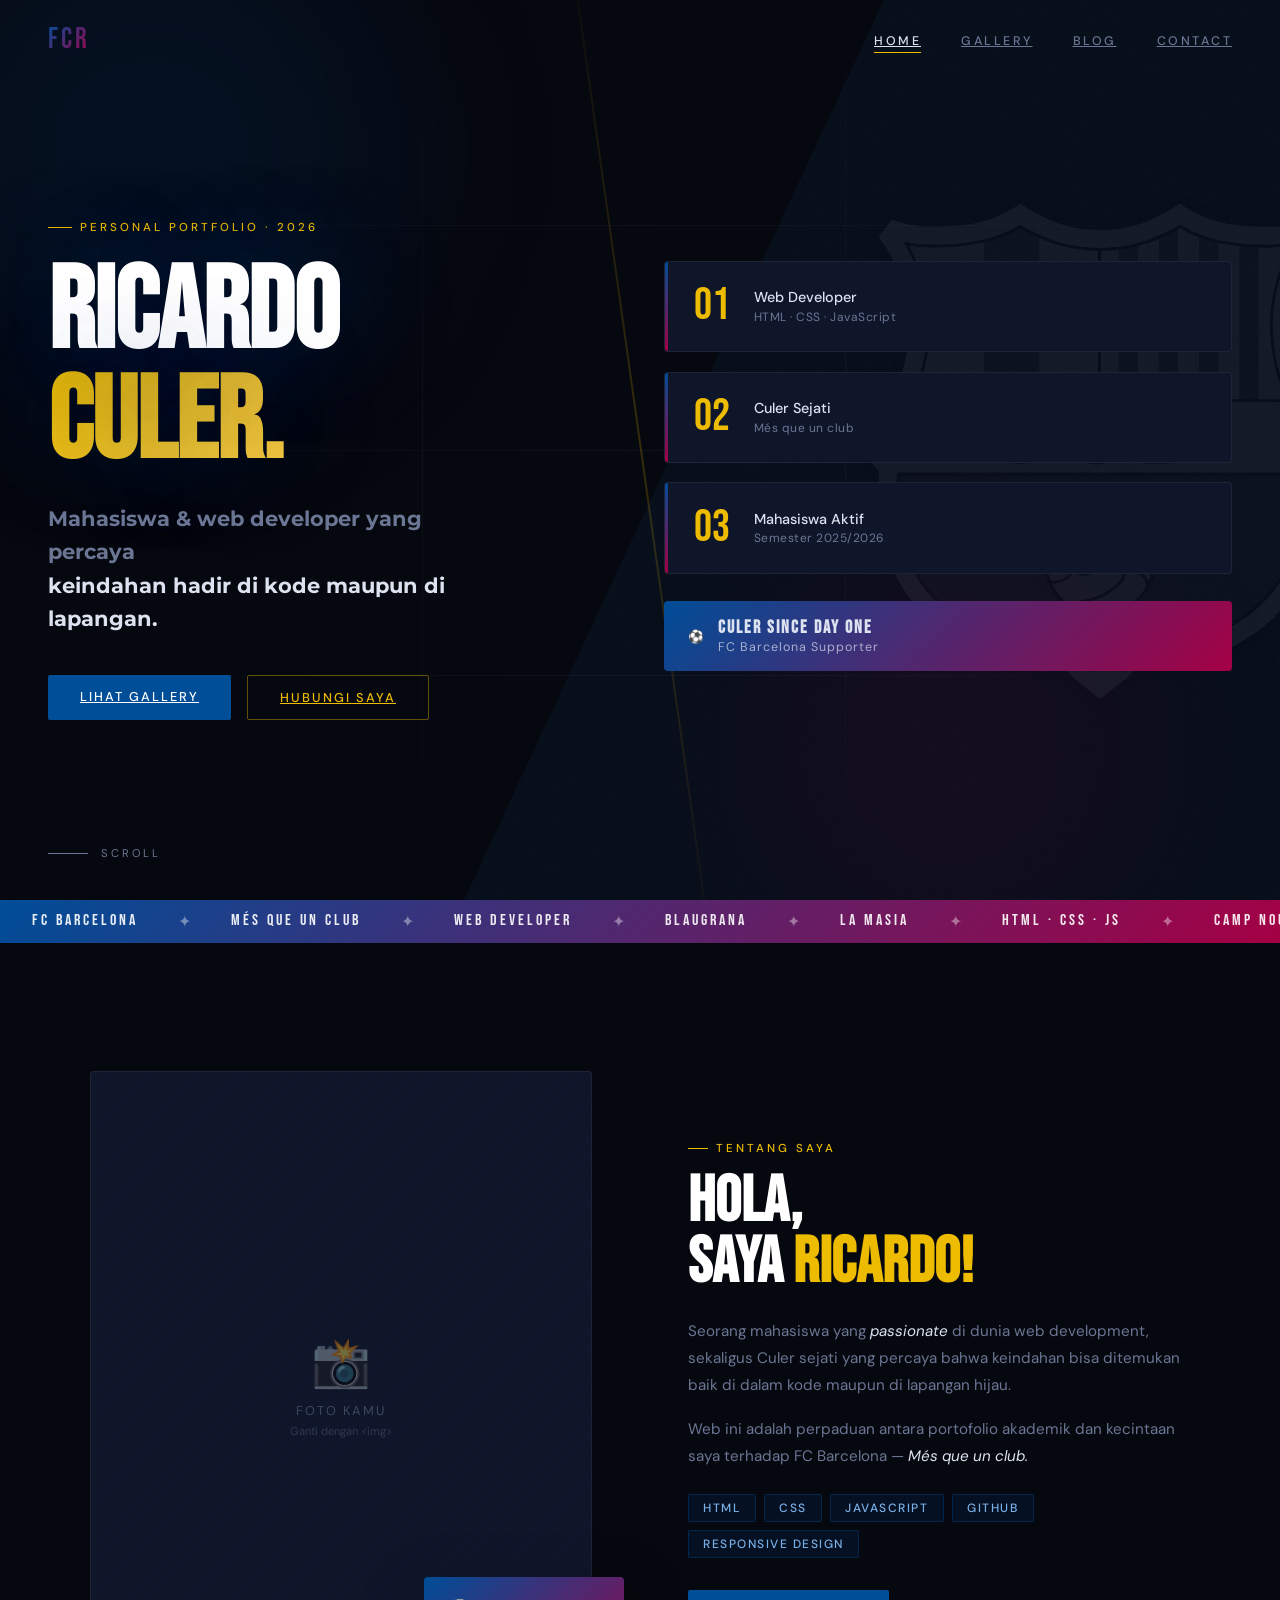
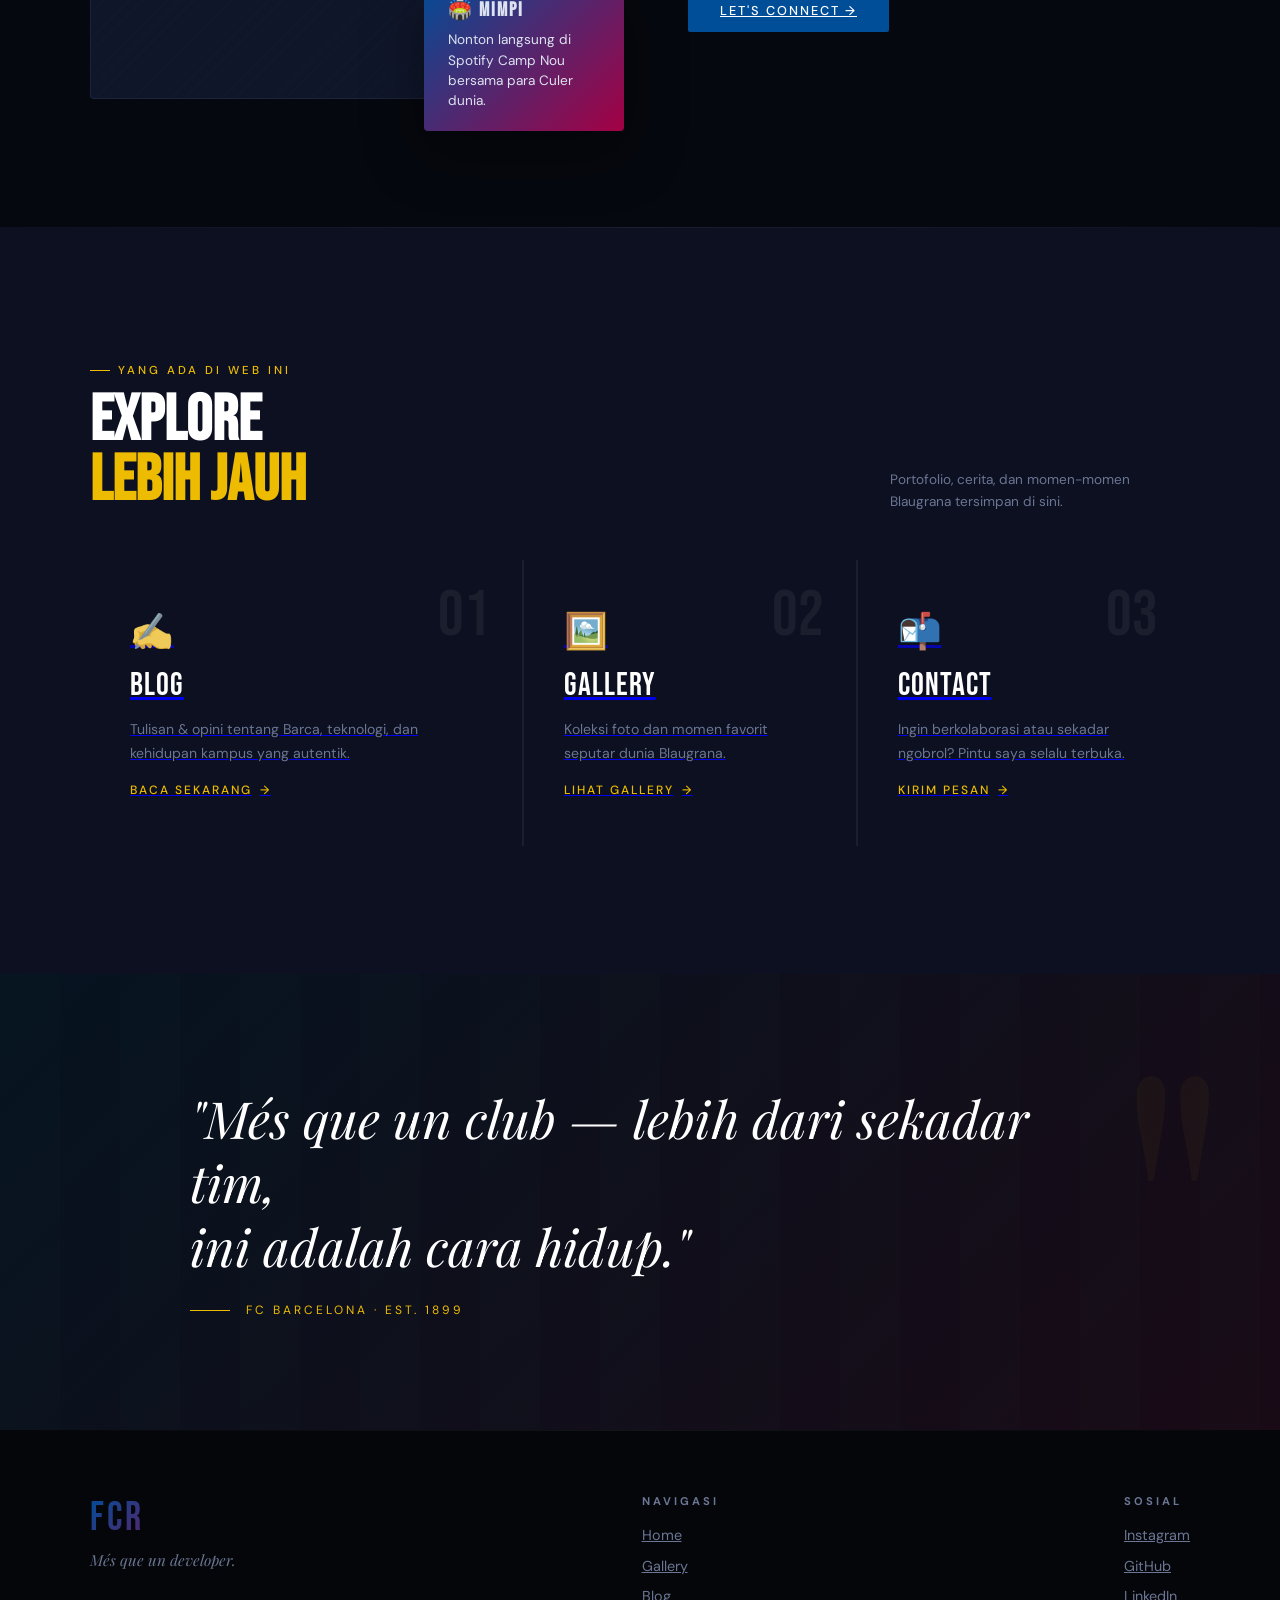
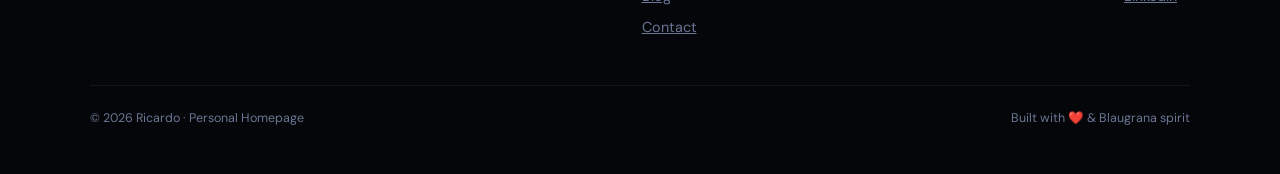
==== index.html @ 9637ddc6 "fix: nama file logo barca" ====
<!DOCTYPE html>
<html lang="id">
<head>
  <meta charset="UTF-8"/>
  <meta name="viewport" content="width=device-width, initial-scale=1.0"/>
  <title>Ricardo · Més que un Dev</title>
  <link href="https://fonts.googleapis.com/css2?family=Bebas+Neue&family=Montserrat:wght@700&family=Playfair+Display:ital,wght@0,700;0,900;1,700&family=DM+Sans:wght@300;400;500&display=swap" rel="stylesheet"/>
  <style>
    :root{
      --blue:#004D98;--red:#A50044;--gold:#EDBB00;
      --dark:#06080f;--dark2:#0c1020;--card:#10162a;
      --text:#dde2f0;--muted:#6b7694;--border:rgba(255,255,255,.06);
    }
    *,*::before,*::after{box-sizing:border-box;margin:0;padding:0}
    html{scroll-behavior:smooth}
    body{background:var(--dark);color:var(--text);font-family:'DM Sans',sans-serif;overflow-x:hidden;cursor:default}

    /* ── NOISE OVERLAY ── */
    body::before{
      content:'';position:fixed;inset:0;z-index:0;pointer-events:none;opacity:.035;
      background-image:url("data:image/svg+xml,%3Csvg viewBox='0 0 256 256' xmlns='http://www.w3.org/2000/svg'%3E%3Cfilter id='n'%3E%3CfeTurbulence type='fractalNoise' baseFrequency='.9' numOctaves='4' stitchTiles='stitch'/%3E%3C/filter%3E%3Crect width='100%25' height='100%25' filter='url(%23n)'/%3E%3C/svg%3E");
      background-size:200px;
    }

    /* ── NAVBAR ── */
    .nav{
      position:fixed;top:0;width:100%;z-index:900;
      display:flex;align-items:center;justify-content:space-between;
      padding:1.4rem 3rem;
      border-bottom:1px solid transparent;
      transition:background .4s,border-color .4s;
    }
    .nav.solid{background:rgba(6,8,15,.92);backdrop-filter:blur(20px);border-color:var(--border)}
    .nav-logo{
      font-family:'Bebas Neue',sans-serif;font-size:1.8rem;letter-spacing:3px;
      background:linear-gradient(135deg,var(--blue),var(--red));
      -webkit-background-clip:text;-webkit-text-fill-color:transparent;background-clip:text;
    }
    .nav-links{list-style:none;display:flex;gap:2.5rem}
    .nav-links a{
      font-size:.78rem;letter-spacing:2.5px;text-transform:uppercase;
      color:var(--muted);font-weight:500;position:relative;transition:color .25s;
    }
    .nav-links a::after{
      content:'';position:absolute;bottom:-4px;left:0;width:0;height:1px;
      background:var(--gold);transition:width .3s cubic-bezier(.4,0,.2,1);
    }
    .nav-links a:hover,
    .nav-links a.active{color:var(--text)}
    .nav-links a:hover::after,
    .nav-links a.active::after{width:100%}

    /* ── HERO ── */
    .hero{
      min-height:100vh;position:relative;overflow:hidden;
      display:grid;grid-template-columns:1fr 1fr;align-items:center;
      padding:0 3rem;gap:3rem;
    }

    /* Diagonal split background */
    .hero::before{
      content:'';position:absolute;inset:0;z-index:0;
      background:
        linear-gradient(115deg,
          var(--dark) 0%,var(--dark) 52%,
          rgba(0,77,152,.08) 52%,rgba(0,77,152,.08) 100%
        );
    }
    /* Animated diagonal accent line */
    .hero::after{
      content:'';position:absolute;
      top:-10%;left:50%;width:2px;height:120%;
      background:linear-gradient(to bottom,transparent,rgba(237,187,0,.2),transparent);
      transform:rotate(-8deg);
      animation:shimmer 4s ease-in-out infinite;
    }
    @keyframes shimmer{0%,100%{opacity:.3}50%{opacity:1}}

    /* Pitch lines */
    .hero-bg{position:absolute;inset:0;z-index:0;overflow:hidden}
    .pitch-h{
      position:absolute;left:0;right:0;height:1px;
      background:linear-gradient(to right,transparent,rgba(255,255,255,.04),transparent);
    }
    .pitch-v{
      position:absolute;top:0;bottom:0;width:1px;
      background:linear-gradient(to bottom,transparent,rgba(255,255,255,.04),transparent);
    }
    /* Blurred orbs */
    .orb{
      position:absolute;border-radius:50%;filter:blur(80px);pointer-events:none;
      animation:drift 10s ease-in-out infinite alternate;
    }
    @keyframes drift{from{transform:translate(0,0)}to{transform:translate(30px,20px)}}

    .hero-left{position:relative;z-index:2;padding:8rem 0 6rem}
    .hero-eyebrow{
      display:inline-flex;align-items:center;gap:.5rem;
      font-size:.72rem;letter-spacing:3px;text-transform:uppercase;
      color:var(--gold);margin-bottom:1.5rem;font-weight:500;
    }
    .hero-eyebrow::before{content:'';display:block;width:24px;height:1px;background:var(--gold)}

    .hero-name{
      font-family:'Bebas Neue',sans-serif;
      font-size:clamp(5rem,9vw,10rem);
      line-height:.95;color:#fff;
      letter-spacing:-1px;
      text-shadow:0 0 120px rgba(0,77,152,.3);
    }
    .hero-name .accent{
      display:block;
      background:linear-gradient(135deg,var(--gold) 0%,#f5c842 50%,var(--gold) 100%);
      -webkit-background-clip:text;-webkit-text-fill-color:transparent;background-clip:text;
    }

    .hero-tagline{
      margin-top:1.5rem;
      font-family:'Montserrat',sans-serif;font-weight:700;
      font-size:clamp(1rem,1.8vw,1.3rem);color:var(--muted);
      max-width:420px;line-height:1.6;font-style:normal;
    }
    .hero-tagline em{color:var(--text);font-style:normal}

    .hero-actions{display:flex;gap:1rem;margin-top:2.5rem;flex-wrap:wrap}
    .btn-prim{
      padding:.8rem 2rem;background:var(--blue);color:#fff;
      font-size:.8rem;letter-spacing:2px;text-transform:uppercase;font-weight:500;
      border-radius:2px;position:relative;overflow:hidden;transition:transform .2s;
      display:inline-block;
    }
    .btn-prim::after{
      content:'';position:absolute;inset:0;
      background:linear-gradient(135deg,transparent 40%,rgba(255,255,255,.15));
      transform:translateX(-100%);transition:transform .4s;
    }
    .btn-prim:hover{transform:translateY(-2px)}
    .btn-prim:hover::after{transform:translateX(0)}
    .btn-ghost{
      padding:.8rem 2rem;border:1px solid rgba(237,187,0,.4);color:var(--gold);
      font-size:.8rem;letter-spacing:2px;text-transform:uppercase;font-weight:500;
      border-radius:2px;transition:all .25s;display:inline-block;
    }
    .btn-ghost:hover{background:var(--gold);color:var(--dark);border-color:var(--gold)}

    .hero-right{position:relative;z-index:2;padding:8rem 0 6rem;display:flex;flex-direction:column;gap:1.2rem}

    /* Stat cards */
    .stat-card{
      background:var(--card);border:1px solid var(--border);
      border-radius:4px;padding:1.4rem 1.8rem;
      display:flex;align-items:center;gap:1.5rem;
      position:relative;overflow:hidden;
      animation:fadeUp .6s ease backwards;
    }
    .stat-card::before{
      content:'';position:absolute;left:0;top:0;bottom:0;width:3px;
      background:linear-gradient(to bottom,var(--blue),var(--red));
    }
    .stat-card:nth-child(2){animation-delay:.1s}
    .stat-card:nth-child(3){animation-delay:.2s}
    .stat-card:nth-child(4){animation-delay:.3s}
    @keyframes fadeUp{from{opacity:0;transform:translateY(20px)}to{opacity:1;transform:none}}
    .stat-num{
      font-family:'Bebas Neue',sans-serif;font-size:2.8rem;
      color:var(--gold);line-height:1;flex-shrink:0;
    }
    .stat-info{}
    .stat-title{font-size:.9rem;color:var(--text);font-weight:500;margin-bottom:.15rem}
    .stat-sub{font-size:.75rem;color:var(--muted);letter-spacing:.5px}

    .hero-badge{
      margin-top:.5rem;
      background:linear-gradient(135deg,var(--blue),var(--red));
      border-radius:4px;padding:1rem 1.5rem;
      display:flex;align-items:center;gap:.8rem;
      font-size:.8rem;letter-spacing:1px;
    }
    .hero-badge strong{font-family:'Bebas Neue',sans-serif;font-size:1.1rem;letter-spacing:2px}

    .scroll-cue{
      position:absolute;bottom:2.5rem;left:3rem;z-index:2;
      display:flex;align-items:center;gap:.8rem;
      font-size:.7rem;letter-spacing:3px;text-transform:uppercase;color:var(--muted);
    }
    .scroll-line{width:40px;height:1px;background:var(--muted);animation:scrollAnim 2s ease-in-out infinite}
    @keyframes scrollAnim{0%,100%{transform:scaleX(1);opacity:.5}50%{transform:scaleX(1.5);opacity:1}}

    /* ── MARQUEE STRIP ── */
    .marquee-wrap{
      background:linear-gradient(135deg,var(--blue),var(--red));
      overflow:hidden;padding:.7rem 0;position:relative;z-index:1;
    }
    .marquee-track{
      display:flex;gap:0;
      animation:marquee 20s linear infinite;
      width:max-content;
    }
    @keyframes marquee{from{transform:translateX(0)}to{transform:translateX(-50%)}}
    .marquee-item{
      font-family:'Bebas Neue',sans-serif;font-size:1rem;letter-spacing:3px;
      white-space:nowrap;padding:0 2rem;color:rgba(255,255,255,.9);
    }
    .marquee-dot{color:rgba(255,255,255,.4);padding:0 .5rem}

    /* ── ABOUT ── */
    .about{padding:8rem 3rem;position:relative}
    .about-grid{max-width:1100px;margin:0 auto;display:grid;grid-template-columns:1fr 1fr;gap:6rem;align-items:center}
    .about-img-wrap{position:relative}
    .about-img-frame{
      aspect-ratio:4/5;background:var(--card);
      border:1px solid var(--border);border-radius:4px;
      overflow:hidden;position:relative;
      display:flex;align-items:center;justify-content:center;
    }
    .about-img-frame::before{
      content:'';position:absolute;inset:0;
      background:repeating-linear-gradient(
        -45deg,transparent,transparent 8px,rgba(0,77,152,.04) 8px,rgba(0,77,152,.04) 9px
      );
    }
    .about-ph{color:var(--muted);text-align:center;position:relative;z-index:1}
    .about-ph .ph-icon{font-size:3rem;display:block;margin-bottom:.5rem;opacity:.4}
    .about-ph p{font-size:.8rem;letter-spacing:2px;text-transform:uppercase;opacity:.5}
    .about-ph small{font-size:.7rem;opacity:.35}

    /* Floating accent card */
    .about-float{
      position:absolute;bottom:-2rem;right:-2rem;
      background:linear-gradient(135deg,var(--blue),var(--red));
      border-radius:4px;padding:1.2rem 1.5rem;
      font-size:.85rem;max-width:200px;line-height:1.5;
      box-shadow:0 20px 60px rgba(0,0,0,.4);
    }
    .about-float strong{display:block;font-family:'Bebas Neue',sans-serif;font-size:1.2rem;letter-spacing:2px;margin-bottom:.3rem}

    .about-content{}
    .label-tag{
      display:inline-flex;align-items:center;gap:.5rem;
      font-size:.72rem;letter-spacing:3px;text-transform:uppercase;
      color:var(--gold);margin-bottom:1rem;font-weight:500;
    }
    .label-tag::before{content:'';display:block;width:20px;height:1px;background:var(--gold)}
    .about-h{
      font-family:'Bebas Neue',sans-serif;
      font-size:clamp(3rem,5vw,5.5rem);
      line-height:.95;color:#fff;margin-bottom:1.5rem;
    }
    .about-h span{color:var(--gold)}
    .about-body{color:var(--muted);line-height:1.8;margin-bottom:1rem;font-size:.95rem}
    .about-body em{color:var(--text);font-style:italic}

    .chips{display:flex;flex-wrap:wrap;gap:.5rem;margin:1.5rem 0 2rem}
    .chip{
      padding:.3rem .9rem;border-radius:2px;
      font-size:.75rem;letter-spacing:1.5px;text-transform:uppercase;font-weight:500;
      background:rgba(0,77,152,.15);border:1px solid rgba(0,77,152,.35);color:#7ab0e8;
    }

    /* ── WORKS / HIGHLIGHTS ── */
    .works{padding:8rem 3rem;background:var(--dark2);position:relative}
    .works::before{
      content:'';position:absolute;top:0;left:0;right:0;height:1px;
      background:linear-gradient(to right,transparent,var(--border),transparent);
    }
    .works-inner{max-width:1100px;margin:0 auto}
    .section-head{display:flex;align-items:flex-end;justify-content:space-between;margin-bottom:3rem;flex-wrap:wrap;gap:1rem}
    .works-h{font-family:'Bebas Neue',sans-serif;font-size:clamp(3rem,5vw,5rem);line-height:.95;color:#fff}
    .works-h span{color:var(--gold)}
    .works-sub{font-size:.85rem;color:var(--muted);max-width:300px;line-height:1.6}

    .works-grid{display:grid;grid-template-columns:1.3fr 1fr 1fr;gap:1.5px;background:var(--border)}
    .work-item{
      background:var(--dark2);padding:3rem 2.5rem;
      display:flex;flex-direction:column;gap:1rem;
      position:relative;overflow:hidden;
      transition:background .3s;
    }
    .work-item:hover{background:var(--card)}
    .work-item::after{
      content:'';position:absolute;bottom:0;left:0;right:0;height:2px;
      background:linear-gradient(to right,var(--blue),var(--red));
      transform:scaleX(0);transition:transform .4s cubic-bezier(.4,0,.2,1);
      transform-origin:left;
    }
    .work-item:hover::after{transform:scaleX(1)}
    .work-item.large{grid-row:span 1}
    .work-num{
      font-family:'Bebas Neue',sans-serif;font-size:4rem;
      color:rgba(255,255,255,.06);line-height:1;position:absolute;top:1.5rem;right:2rem;
    }
    .work-icon{font-size:2.2rem;filter:grayscale(.3)}
    .work-title{font-family:'Bebas Neue',sans-serif;font-size:2rem;color:#fff;letter-spacing:1px;line-height:1}
    .work-desc{font-size:.88rem;color:var(--muted);line-height:1.7;flex:1}
    .work-link{
      display:inline-flex;align-items:center;gap:.5rem;
      font-size:.75rem;letter-spacing:2px;text-transform:uppercase;
      color:var(--gold);font-weight:500;margin-top:auto;
    }
    .work-link::after{content:'→';transition:transform .2s}
    .work-link:hover::after{transform:translateX(4px)}

    /* ── QUOTE ── */
    .quote-band{
      padding:7rem 3rem;
      position:relative;overflow:hidden;
      background:
        linear-gradient(135deg,rgba(0,77,152,.12) 0%,rgba(165,0,68,.12) 100%);
    }
    .quote-band::before{
      content:'';position:absolute;inset:0;
      background:repeating-linear-gradient(
        90deg,
        rgba(34,197,94,.03) 0px,rgba(34,197,94,.03) 60px,
        rgba(21,128,61,.03) 60px,rgba(21,128,61,.03) 120px
      );
    }
    .quote-band::after{
      content:'"';position:absolute;right:3rem;top:50%;
      transform:translateY(-50%);
      font-family:'Playfair Display',serif;font-size:25rem;
      color:rgba(237,187,0,.04);line-height:1;pointer-events:none;
    }
    .quote-inner{max-width:900px;margin:0 auto;position:relative;z-index:1}
    .quote-text{
      font-family:'Playfair Display',serif;font-style:italic;
      font-size:clamp(1.8rem,4vw,3.5rem);
      color:#fff;line-height:1.25;margin-bottom:1.5rem;
    }
    .quote-src{
      display:flex;align-items:center;gap:1rem;
      font-size:.75rem;letter-spacing:3px;text-transform:uppercase;color:var(--muted);
    }
    .quote-src::before{content:'';display:block;width:40px;height:1px;background:var(--gold)}
    .quote-src span{color:var(--gold)}

    /* ── FOOTER ── */
    footer{background:#040609;padding:4rem 3rem 3rem;position:relative}
    footer::before{
      content:'';position:absolute;top:0;left:0;right:0;height:1px;
      background:linear-gradient(to right,transparent,var(--border),transparent);
    }
    .footer-inner{max-width:1100px;margin:0 auto}
    .footer-top{
      display:flex;align-items:flex-start;justify-content:space-between;
      padding-bottom:3rem;border-bottom:1px solid var(--border);
      flex-wrap:wrap;gap:2rem;
    }
    .footer-brand{}
    .footer-logo{
      font-family:'Bebas Neue',sans-serif;font-size:2.5rem;letter-spacing:3px;
      background:linear-gradient(135deg,var(--blue),var(--red));
      -webkit-background-clip:text;-webkit-text-fill-color:transparent;background-clip:text;
      margin-bottom:.5rem;
    }
    .footer-tagline{font-family:'Playfair Display',serif;font-style:italic;color:var(--muted);font-size:.95rem}
    .footer-nav-group h4{
      font-size:.7rem;letter-spacing:3px;text-transform:uppercase;
      color:var(--muted);margin-bottom:1rem;
    }
    .footer-nav-links{list-style:none;display:flex;flex-direction:column;gap:.6rem}
    .footer-nav-links a{font-size:.9rem;color:var(--muted);transition:color .2s}
    .footer-nav-links a:hover{color:var(--gold)}
    .footer-bottom{
      padding-top:1.5rem;display:flex;justify-content:space-between;
      font-size:.78rem;color:var(--muted);flex-wrap:wrap;gap:.5rem;
    }
  
    /* ── BARCA LOGO WATERMARK ── */
    .barca-watermark {
      position: fixed;
      right: -80px;
      top: 50%;
      transform: translateY(-50%);
      width: 520px;
      height: 520px;
      z-index: 0;
      pointer-events: none;
      opacity: 0.055;
      filter: saturate(0) brightness(2);
      user-select: none;
    }
    .barca-watermark img {
      width: 100%;
      height: 100%;
      object-fit: contain;
      display: block;
    }
  </style>
</head>
<body>
<div class="barca-watermark"><img src="pngwing_com.png" alt="FC Barcelona"/></div>


<!-- NAVBAR -->
<nav class="nav" id="nav">
  <div class="nav-logo">FCR</div>
  <ul class="nav-links">
    <li><a href="index.html" class="active">Home</a></li>
    <li><a href="gallery.html">Gallery</a></li>
    <li><a href="blog.html">Blog</a></li>
    <li><a href="contact.html">Contact</a></li>
  </ul>
</nav>

<!-- HERO -->
<section class="hero">
  <div class="hero-bg">
    <div class="pitch-h" style="top:25%"></div>
    <div class="pitch-h" style="top:50%"></div>
    <div class="pitch-h" style="top:75%"></div>
    <div class="pitch-v" style="left:33%"></div>
    <div class="pitch-v" style="left:66%"></div>
    <div class="orb" style="width:500px;height:500px;background:rgba(0,77,152,.12);top:-100px;left:-100px;animation-duration:12s"></div>
    <div class="orb" style="width:400px;height:400px;background:rgba(165,0,68,.08);bottom:-50px;right:10%;animation-duration:9s;animation-direction:alternate-reverse"></div>
  </div>

  <div class="hero-left">
    <p class="hero-eyebrow">Personal Portfolio · 2026</p>
    <h1 class="hero-name">
      Ricardo
      <span class="accent">Culer.</span>
    </h1>
    <p class="hero-tagline">
      Mahasiswa &amp; web developer yang percaya<br/>
      <em>keindahan hadir di kode maupun di lapangan.</em>
    </p>
    <div class="hero-actions">
      <a href="gallery.html" class="btn-prim">Lihat Gallery</a>
      <a href="contact.html" class="btn-ghost">Hubungi Saya</a>
    </div>
  </div>

  <div class="hero-right">
    <div class="stat-card">
      <div class="stat-num">01</div>
      <div class="stat-info">
        <div class="stat-title">Web Developer</div>
        <div class="stat-sub">HTML · CSS · JavaScript</div>
      </div>
    </div>
    <div class="stat-card">
      <div class="stat-num">02</div>
      <div class="stat-info">
        <div class="stat-title">Culer Sejati</div>
        <div class="stat-sub">Més que un club</div>
      </div>
    </div>
    <div class="stat-card">
      <div class="stat-num">03</div>
      <div class="stat-info">
        <div class="stat-title">Mahasiswa Aktif</div>
        <div class="stat-sub">Semester 2025/2026</div>
      </div>
    </div>
    <div class="hero-badge">
      <span>⚽</span>
      <div><strong>Culer Since Day One</strong><br/><span style="font-size:.78rem;opacity:.7">FC Barcelona Supporter</span></div>
    </div>
  </div>

  <div class="scroll-cue">
    <div class="scroll-line"></div>
    scroll
  </div>
</section>

<!-- MARQUEE -->
<div class="marquee-wrap">
  <div class="marquee-track">
    <span class="marquee-item">FC Barcelona</span><span class="marquee-dot">✦</span>
    <span class="marquee-item">Més que un Club</span><span class="marquee-dot">✦</span>
    <span class="marquee-item">Web Developer</span><span class="marquee-dot">✦</span>
    <span class="marquee-item">Blaugrana</span><span class="marquee-dot">✦</span>
    <span class="marquee-item">La Masia</span><span class="marquee-dot">✦</span>
    <span class="marquee-item">HTML · CSS · JS</span><span class="marquee-dot">✦</span>
    <span class="marquee-item">Camp Nou</span><span class="marquee-dot">✦</span>
    <span class="marquee-item">Culer Sejati</span><span class="marquee-dot">✦</span>
    <!-- duplicate for seamless loop -->
    <span class="marquee-item">FC Barcelona</span><span class="marquee-dot">✦</span>
    <span class="marquee-item">Més que un Club</span><span class="marquee-dot">✦</span>
    <span class="marquee-item">Web Developer</span><span class="marquee-dot">✦</span>
    <span class="marquee-item">Blaugrana</span><span class="marquee-dot">✦</span>
    <span class="marquee-item">La Masia</span><span class="marquee-dot">✦</span>
    <span class="marquee-item">HTML · CSS · JS</span><span class="marquee-dot">✦</span>
    <span class="marquee-item">Camp Nou</span><span class="marquee-dot">✦</span>
    <span class="marquee-item">Culer Sejati</span><span class="marquee-dot">✦</span>
  </div>
</div>

<!-- ABOUT -->
<section class="about">
  <div class="about-grid">
    <div class="about-img-wrap">
      <div class="about-img-frame">
        <div class="about-ph">
          <span class="ph-icon">📸</span>
          <p>Foto Kamu</p>
          <small>Ganti dengan &lt;img&gt;</small>
        </div>
      </div>
      <div class="about-float">
        <strong>🏟️ Mimpi</strong>
        Nonton langsung di Spotify Camp Nou bersama para Culer dunia.
      </div>
    </div>

    <div class="about-content">
      <p class="label-tag">Tentang Saya</p>
      <h2 class="about-h">Hola,<br/>saya <span>Ricardo!</span></h2>
      <p class="about-body">
        Seorang mahasiswa yang <em>passionate</em> di dunia web development,
        sekaligus Culer sejati yang percaya bahwa keindahan bisa ditemukan
        baik di dalam kode maupun di lapangan hijau.
      </p>
      <p class="about-body">
        Web ini adalah perpaduan antara portofolio akademik dan kecintaan
        saya terhadap FC Barcelona &mdash; <em>Més que un club.</em>
      </p>
      <div class="chips">
        <span class="chip">HTML</span>
        <span class="chip">CSS</span>
        <span class="chip">JavaScript</span>
        <span class="chip">GitHub</span>
        <span class="chip">Responsive Design</span>
      </div>
      <a href="contact.html" class="btn-prim">Let's Connect →</a>
    </div>
  </div>
</section>

<!-- WORKS -->
<section class="works">
  <div class="works-inner">
    <div class="section-head">
      <div>
        <p class="label-tag" style="margin-bottom:.8rem">Yang Ada di Web Ini</p>
        <h2 class="works-h">Explore<br/><span>Lebih Jauh</span></h2>
      </div>
      <p class="works-sub">Portofolio, cerita, dan momen-momen Blaugrana tersimpan di sini.</p>
    </div>

    <div class="works-grid">
      <a href="blog.html" class="work-item">
        <span class="work-num">01</span>
        <div class="work-icon">✍️</div>
        <div class="work-title">Blog</div>
        <div class="work-desc">Tulisan &amp; opini tentang Barca, teknologi, dan kehidupan kampus yang autentik.</div>
        <div class="work-link">Baca sekarang</div>
      </a>
      <a href="gallery.html" class="work-item">
        <span class="work-num">02</span>
        <div class="work-icon">🖼️</div>
        <div class="work-title">Gallery</div>
        <div class="work-desc">Koleksi foto dan momen favorit seputar dunia Blaugrana.</div>
        <div class="work-link">Lihat gallery</div>
      </a>
      <a href="contact.html" class="work-item">
        <span class="work-num">03</span>
        <div class="work-icon">📬</div>
        <div class="work-title">Contact</div>
        <div class="work-desc">Ingin berkolaborasi atau sekadar ngobrol? Pintu saya selalu terbuka.</div>
        <div class="work-link">Kirim pesan</div>
      </a>
    </div>
  </div>
</section>

<!-- QUOTE -->
<div class="quote-band">
  <div class="quote-inner">
    <p class="quote-text">
      "Més que un club — lebih dari sekadar tim,<br/>
      ini adalah cara hidup."
    </p>
    <div class="quote-src">
      <span>FC Barcelona · Est. 1899</span>
    </div>
  </div>
</div>

<!-- FOOTER -->
<footer>
  <div class="footer-inner">
    <div class="footer-top">
      <div class="footer-brand">
        <div class="footer-logo">FCR</div>
        <p class="footer-tagline">Més que un developer.</p>
      </div>
      <div class="footer-nav-group">
        <h4>Navigasi</h4>
        <ul class="footer-nav-links">
          <li><a href="index.html">Home</a></li>
          <li><a href="gallery.html">Gallery</a></li>
          <li><a href="blog.html">Blog</a></li>
          <li><a href="contact.html">Contact</a></li>
        </ul>
      </div>
      <div class="footer-nav-group">
        <h4>Sosial</h4>
        <ul class="footer-nav-links">
          <li><a href="#">Instagram</a></li>
          <li><a href="#">GitHub</a></li>
          <li><a href="#">LinkedIn</a></li>
        </ul>
      </div>
    </div>
    <div class="footer-bottom">
      <span>© 2026 Ricardo · Personal Homepage</span>
      <span>Built with ❤️ &amp; Blaugrana spirit</span>
    </div>
  </div>
</footer>

<style>
  /* Navbar scroll effect — CSS only trick via :has not available, use tiny inline script placeholder */
</style>
<script>
  // Minimal navbar scroll — vanilla JS, no library
  window.addEventListener('scroll',function(){
    document.getElementById('nav').classList.toggle('solid',scrollY>60);
  });
</script>
</body>
</html>
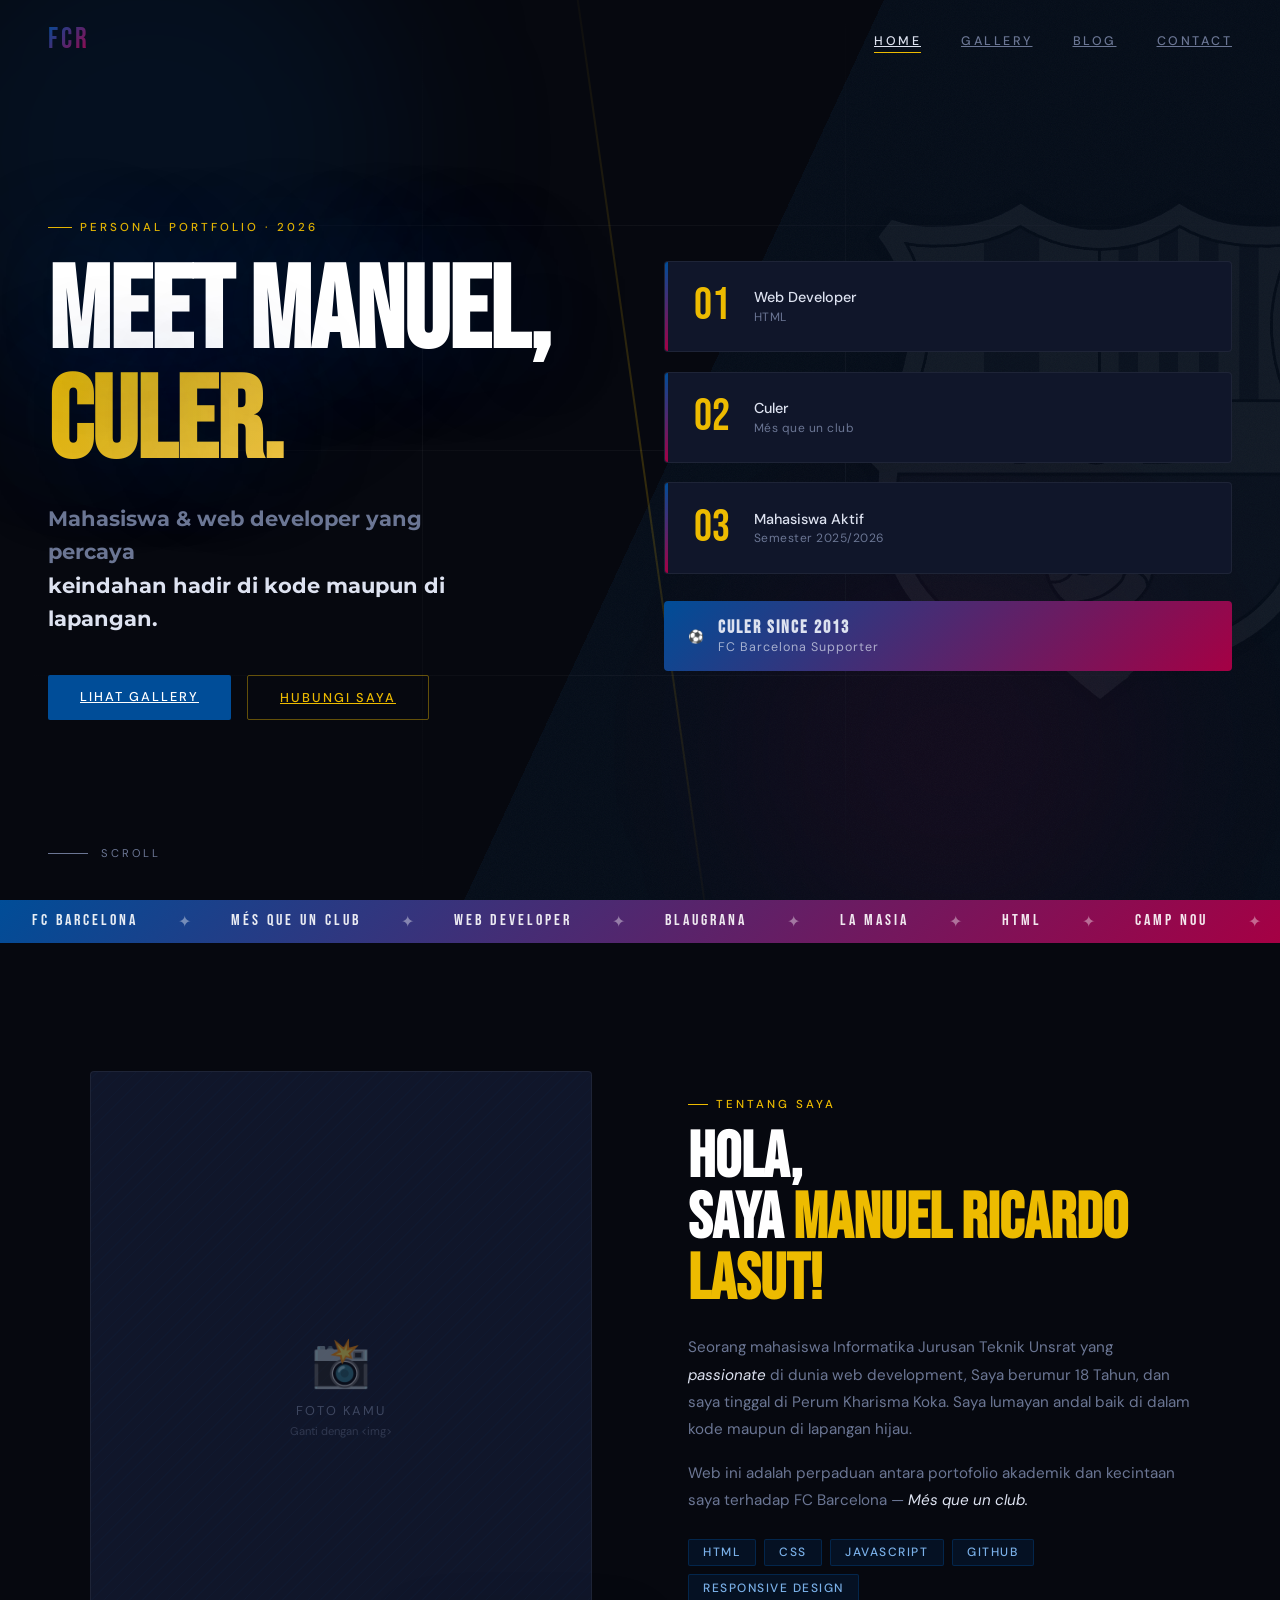
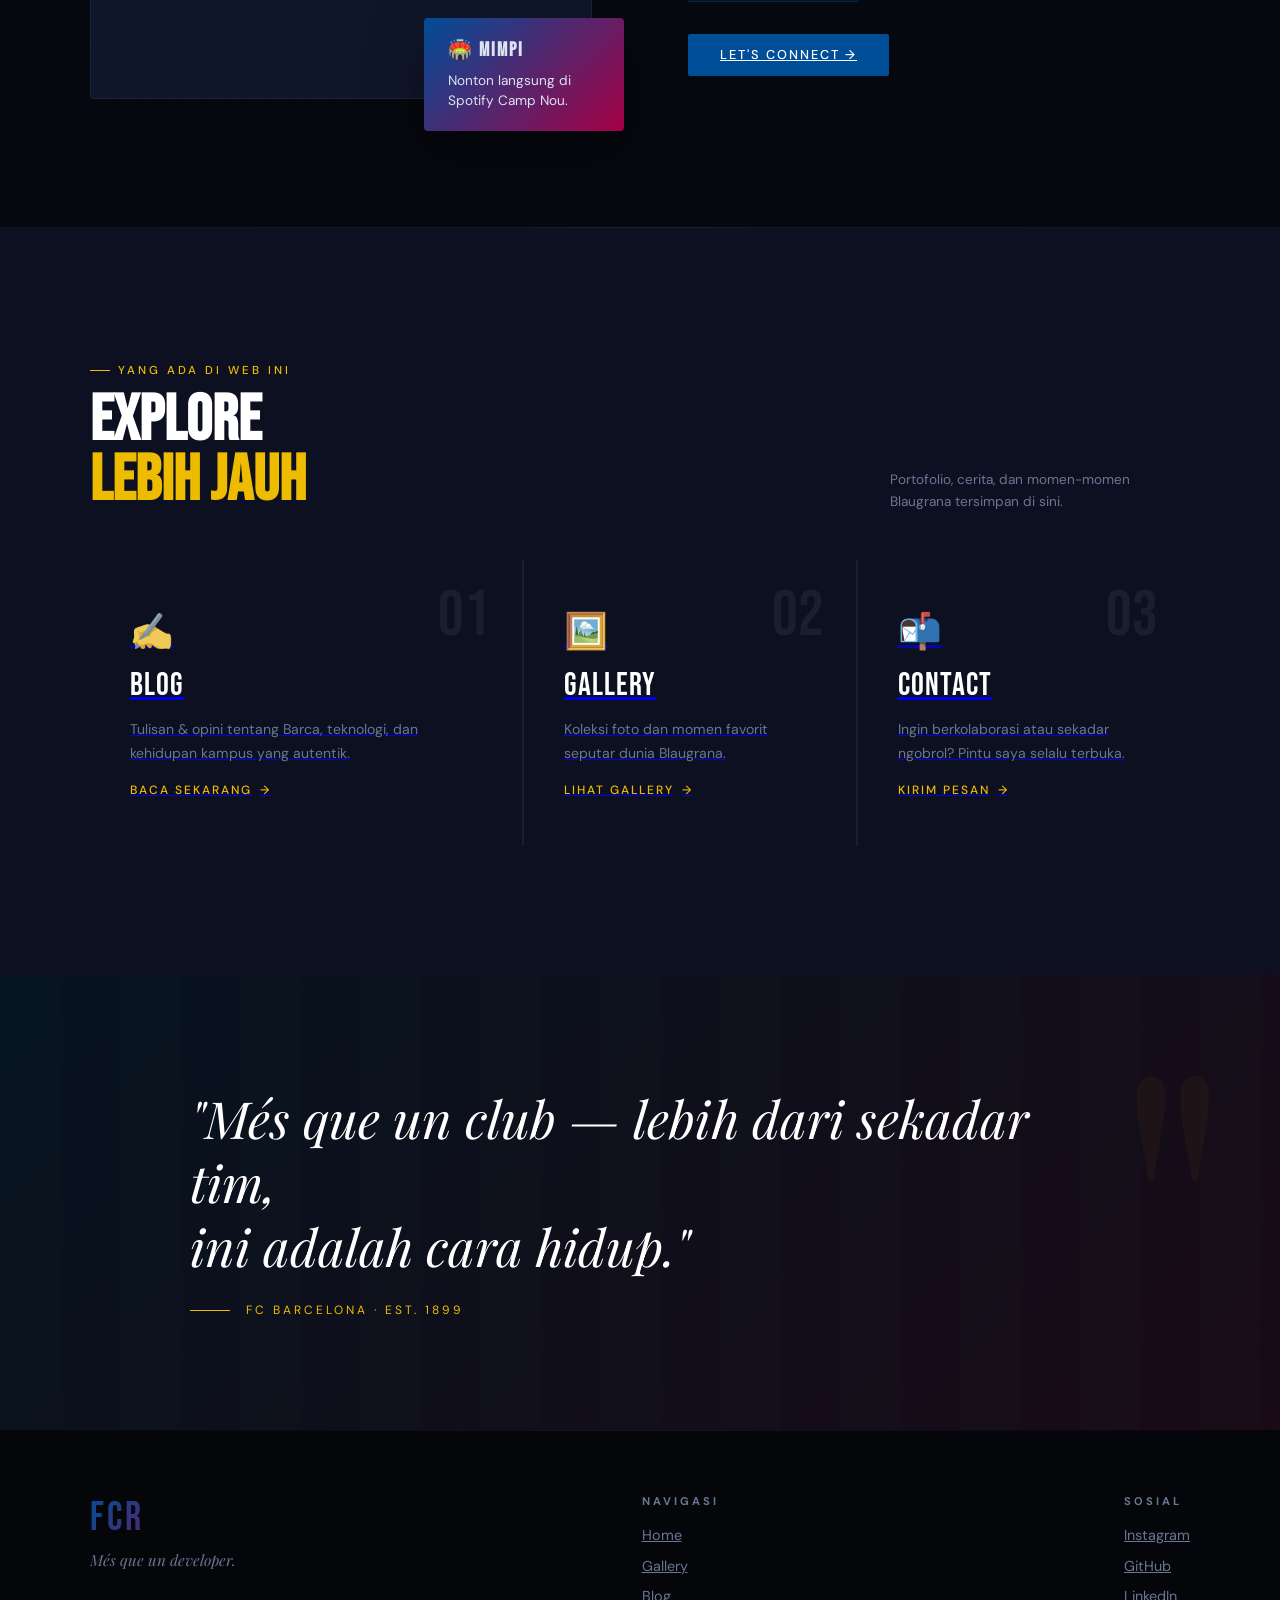
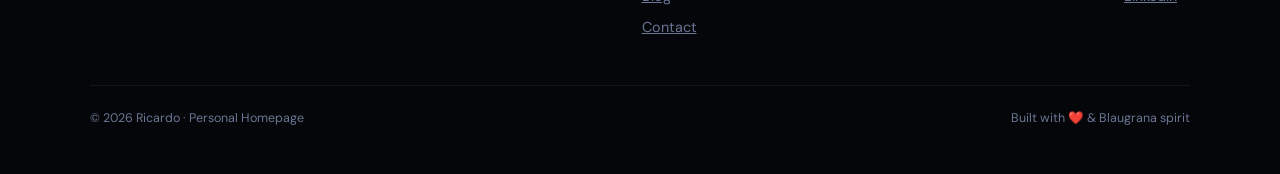
==== commit fe0668b4: "add: foto profil + subfolder img_index" ====
--- a/index.html
+++ b/index.html
@@ -418,7 +418,7 @@
   <div class="hero-left">
     <p class="hero-eyebrow">Personal Portfolio · 2026</p>
     <h1 class="hero-name">
-      Ricardo
+      Meet Manuel,
       <span class="accent">Culer.</span>
     </h1>
     <p class="hero-tagline">
@@ -436,13 +436,13 @@
       <div class="stat-num">01</div>
       <div class="stat-info">
         <div class="stat-title">Web Developer</div>
-        <div class="stat-sub">HTML · CSS · JavaScript</div>
+        <div class="stat-sub">HTML</div>
       </div>
     </div>
     <div class="stat-card">
       <div class="stat-num">02</div>
       <div class="stat-info">
-        <div class="stat-title">Culer Sejati</div>
+        <div class="stat-title">Culer</div>
         <div class="stat-sub">Més que un club</div>
       </div>
     </div>
@@ -455,7 +455,7 @@
     </div>
     <div class="hero-badge">
       <span>⚽</span>
-      <div><strong>Culer Since Day One</strong><br/><span style="font-size:.78rem;opacity:.7">FC Barcelona Supporter</span></div>
+      <div><strong>Culer Since 2013</strong><br/><span style="font-size:.78rem;opacity:.7">FC Barcelona Supporter</span></div>
     </div>
   </div>
 
@@ -473,9 +473,9 @@
     <span class="marquee-item">Web Developer</span><span class="marquee-dot">✦</span>
     <span class="marquee-item">Blaugrana</span><span class="marquee-dot">✦</span>
     <span class="marquee-item">La Masia</span><span class="marquee-dot">✦</span>
-    <span class="marquee-item">HTML · CSS · JS</span><span class="marquee-dot">✦</span>
+    <span class="marquee-item">HTML</span><span class="marquee-dot">✦</span>
     <span class="marquee-item">Camp Nou</span><span class="marquee-dot">✦</span>
-    <span class="marquee-item">Culer Sejati</span><span class="marquee-dot">✦</span>
+    <span class="marquee-item">Culer</span><span class="marquee-dot">✦</span>
     <!-- duplicate for seamless loop -->
     <span class="marquee-item">FC Barcelona</span><span class="marquee-dot">✦</span>
     <span class="marquee-item">Més que un Club</span><span class="marquee-dot">✦</span>
@@ -501,17 +501,17 @@
       </div>
       <div class="about-float">
         <strong>🏟️ Mimpi</strong>
-        Nonton langsung di Spotify Camp Nou bersama para Culer dunia.
+        Nonton langsung di Spotify Camp Nou.
       </div>
     </div>
 
     <div class="about-content">
       <p class="label-tag">Tentang Saya</p>
-      <h2 class="about-h">Hola,<br/>saya <span>Ricardo!</span></h2>
+      <h2 class="about-h">Hola,<br/>saya <span>Manuel Ricardo Lasut!</span></h2>
       <p class="about-body">
-        Seorang mahasiswa yang <em>passionate</em> di dunia web development,
-        sekaligus Culer sejati yang percaya bahwa keindahan bisa ditemukan
-        baik di dalam kode maupun di lapangan hijau.
+        Seorang mahasiswa Informatika Jurusan Teknik Unsrat yang <em>passionate</em> di dunia web development,
+        Saya berumur 18 Tahun, dan saya tinggal di Perum Kharisma Koka.
+        Saya lumayan andal baik di dalam kode maupun di lapangan hijau.
       </p>
       <p class="about-body">
         Web ini adalah perpaduan antara portofolio akademik dan kecintaan
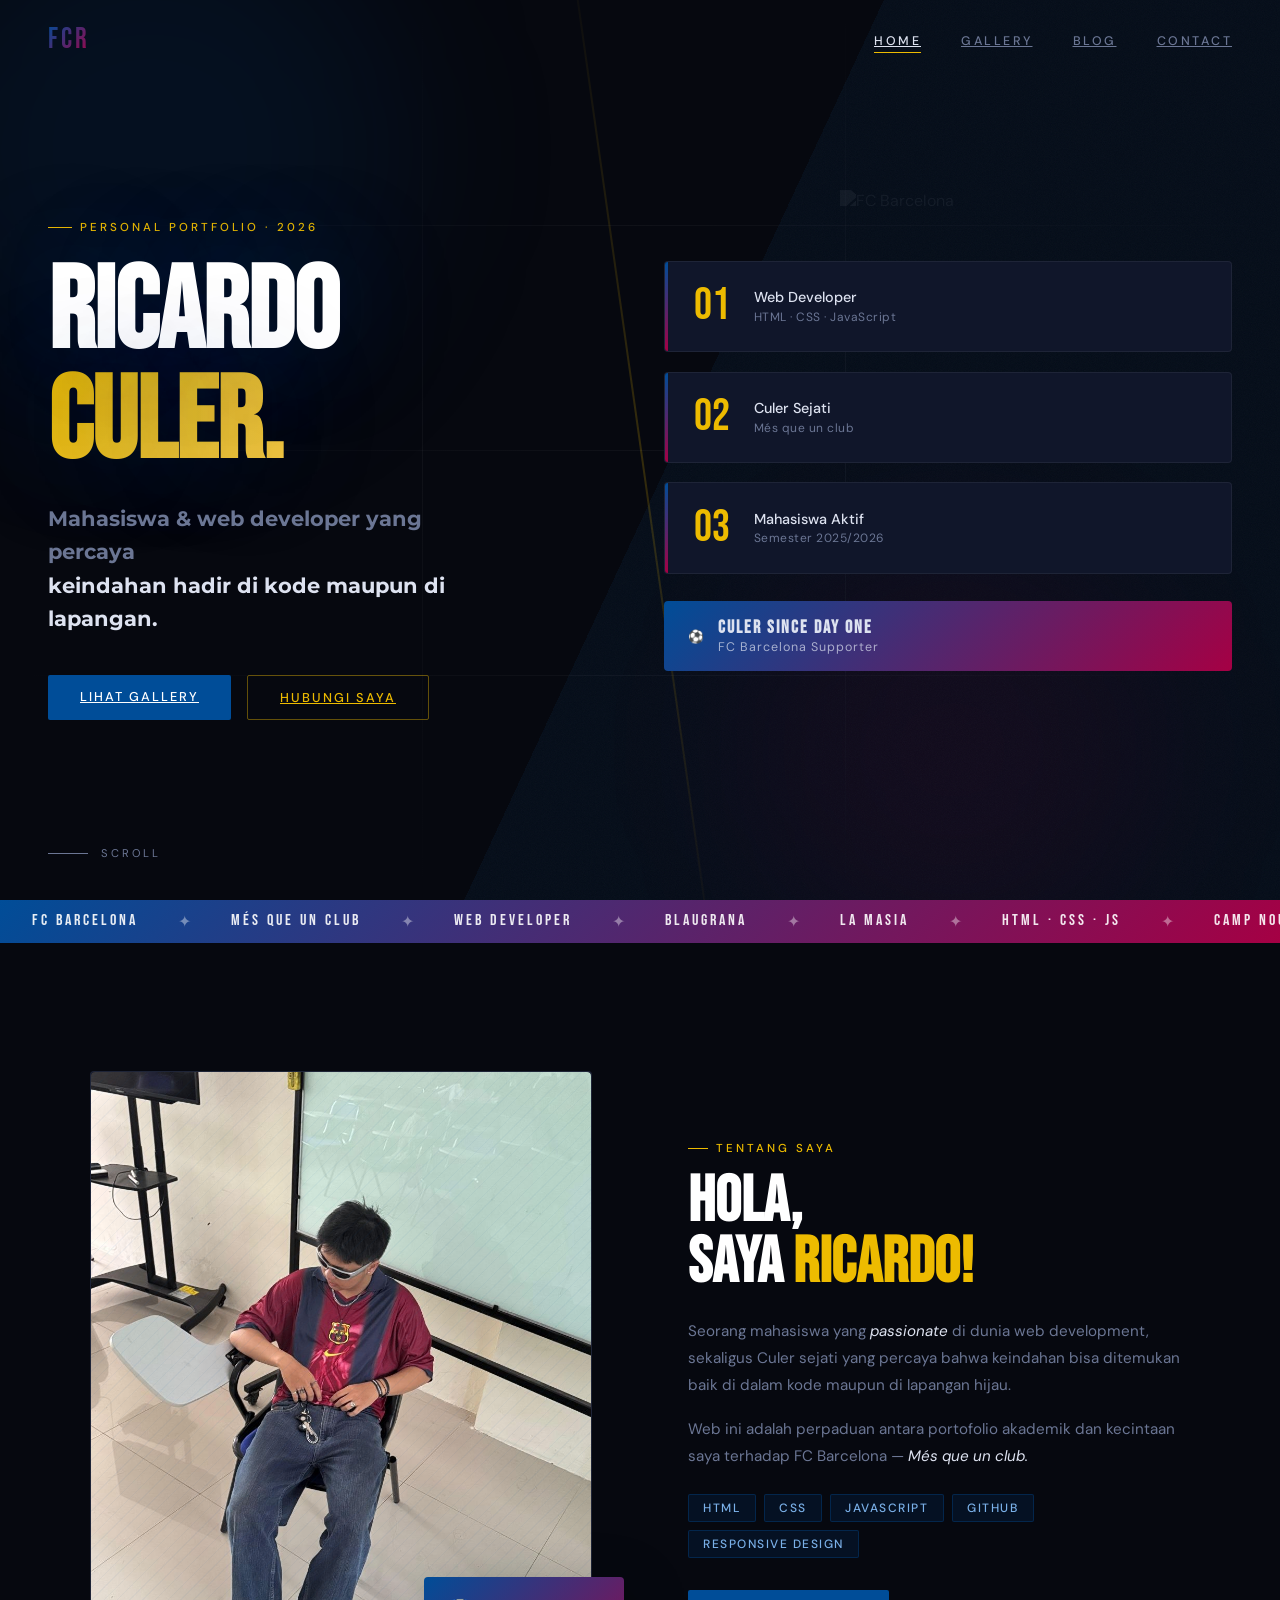
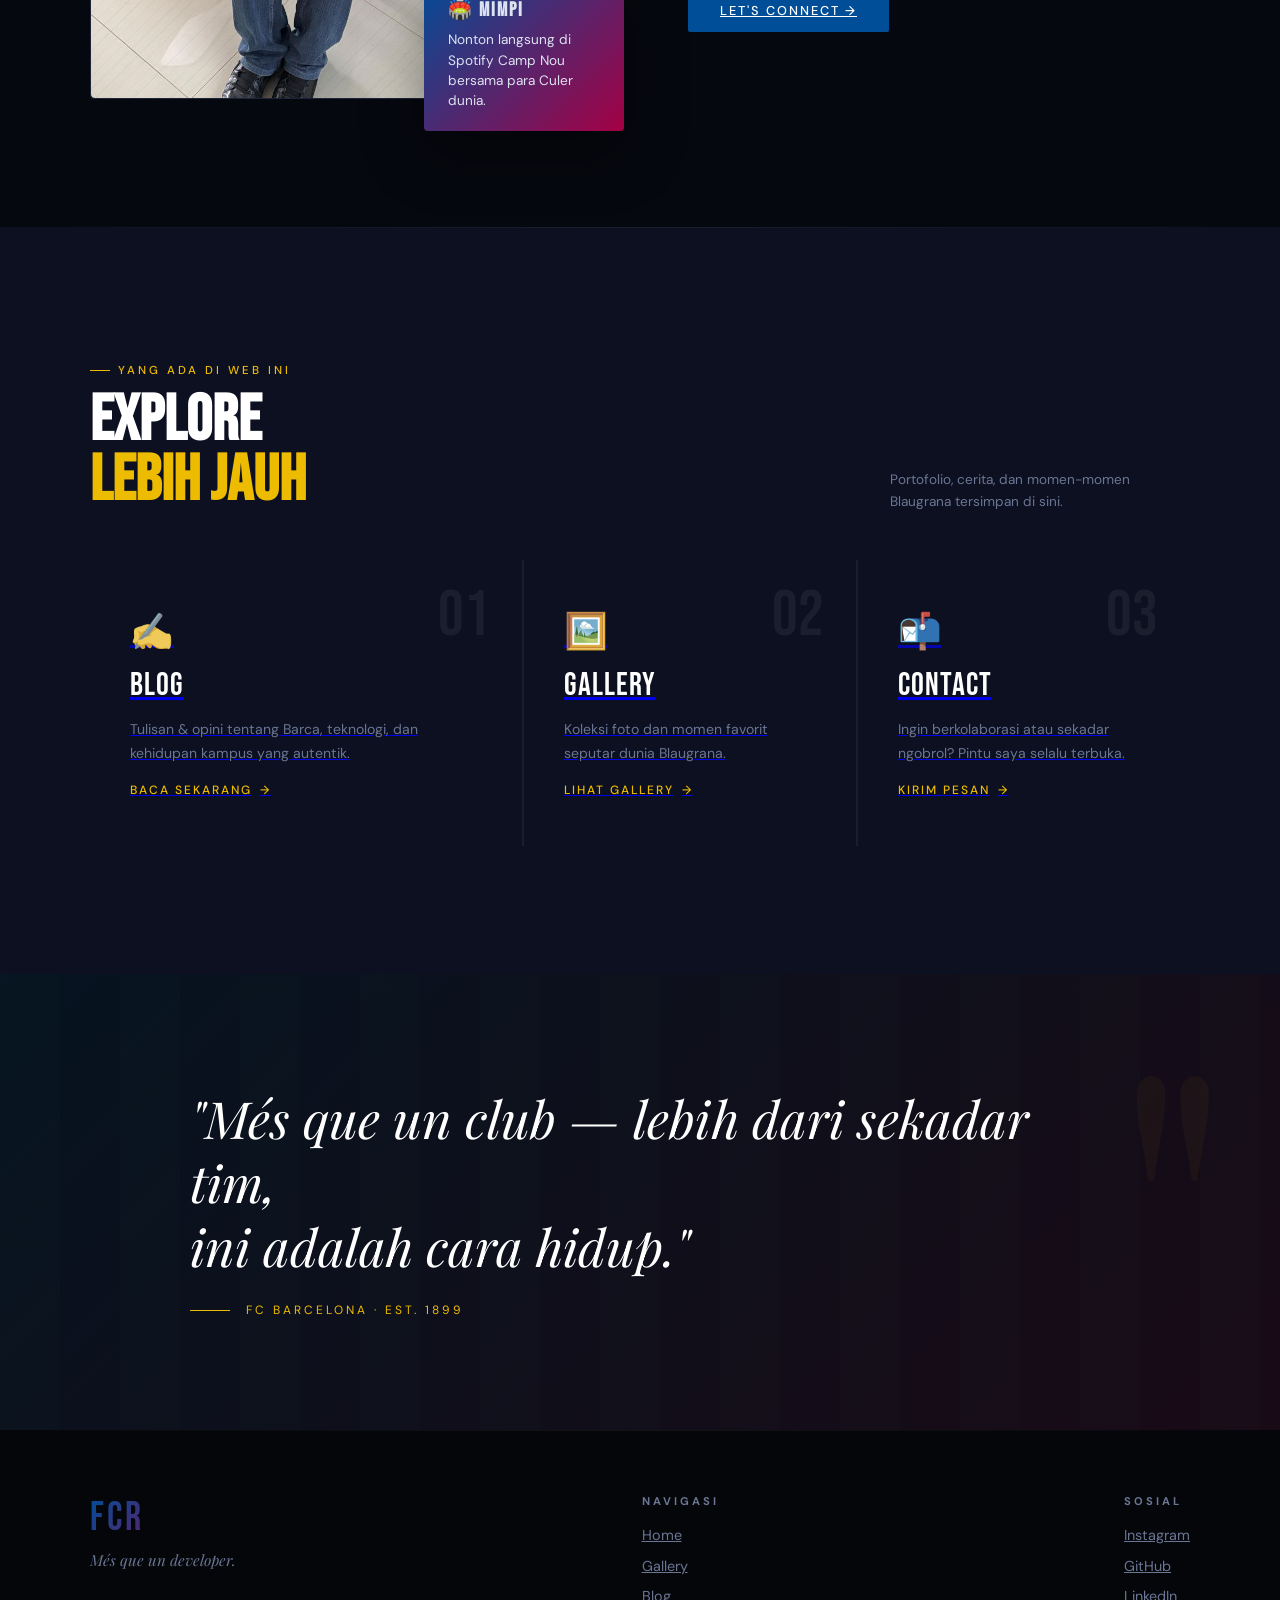
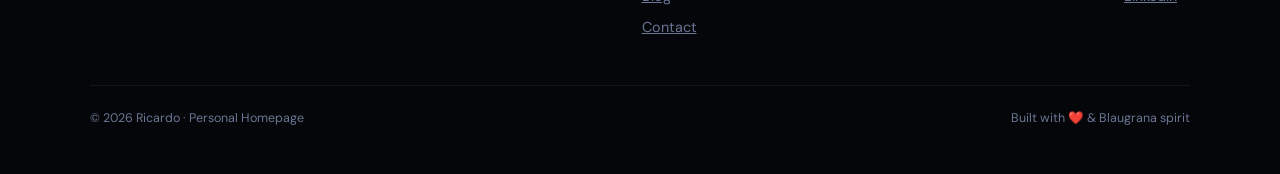
==== commit 5214a2c6: "add: foto profil + subfolder img_index" ====
--- a/index.html
+++ b/index.html
@@ -389,7 +389,7 @@
   </style>
 </head>
 <body>
-<div class="barca-watermark"><img src="pngwing_com.png" alt="FC Barcelona"/></div>
+<div class="barca-watermark"><img src="img_index/pngwing.com.png" alt="FC Barcelona"/></div>
 
 
 <!-- NAVBAR -->
@@ -418,7 +418,7 @@
   <div class="hero-left">
     <p class="hero-eyebrow">Personal Portfolio · 2026</p>
     <h1 class="hero-name">
-      Meet Manuel,
+      Ricardo
       <span class="accent">Culer.</span>
     </h1>
     <p class="hero-tagline">
@@ -436,13 +436,13 @@
       <div class="stat-num">01</div>
       <div class="stat-info">
         <div class="stat-title">Web Developer</div>
-        <div class="stat-sub">HTML</div>
+        <div class="stat-sub">HTML · CSS · JavaScript</div>
       </div>
     </div>
     <div class="stat-card">
       <div class="stat-num">02</div>
       <div class="stat-info">
-        <div class="stat-title">Culer</div>
+        <div class="stat-title">Culer Sejati</div>
         <div class="stat-sub">Més que un club</div>
       </div>
     </div>
@@ -455,7 +455,7 @@
     </div>
     <div class="hero-badge">
       <span>⚽</span>
-      <div><strong>Culer Since 2013</strong><br/><span style="font-size:.78rem;opacity:.7">FC Barcelona Supporter</span></div>
+      <div><strong>Culer Since Day One</strong><br/><span style="font-size:.78rem;opacity:.7">FC Barcelona Supporter</span></div>
     </div>
   </div>
 
@@ -473,9 +473,9 @@
     <span class="marquee-item">Web Developer</span><span class="marquee-dot">✦</span>
     <span class="marquee-item">Blaugrana</span><span class="marquee-dot">✦</span>
     <span class="marquee-item">La Masia</span><span class="marquee-dot">✦</span>
-    <span class="marquee-item">HTML</span><span class="marquee-dot">✦</span>
+    <span class="marquee-item">HTML · CSS · JS</span><span class="marquee-dot">✦</span>
     <span class="marquee-item">Camp Nou</span><span class="marquee-dot">✦</span>
-    <span class="marquee-item">Culer</span><span class="marquee-dot">✦</span>
+    <span class="marquee-item">Culer Sejati</span><span class="marquee-dot">✦</span>
     <!-- duplicate for seamless loop -->
     <span class="marquee-item">FC Barcelona</span><span class="marquee-dot">✦</span>
     <span class="marquee-item">Més que un Club</span><span class="marquee-dot">✦</span>
@@ -493,25 +493,21 @@
   <div class="about-grid">
     <div class="about-img-wrap">
       <div class="about-img-frame">
-        <div class="about-ph">
-          <span class="ph-icon">📸</span>
-          <p>Foto Kamu</p>
-          <small>Ganti dengan &lt;img&gt;</small>
-        </div>
+        <img src="img_index/profile_picture_manu.jpg" alt="Ricardo" style="width:100%;height:100%;object-fit:cover;object-position:top center;display:block;border-radius:4px;"/>
       </div>
       <div class="about-float">
         <strong>🏟️ Mimpi</strong>
-        Nonton langsung di Spotify Camp Nou.
+        Nonton langsung di Spotify Camp Nou bersama para Culer dunia.
       </div>
     </div>
 
     <div class="about-content">
       <p class="label-tag">Tentang Saya</p>
-      <h2 class="about-h">Hola,<br/>saya <span>Manuel Ricardo Lasut!</span></h2>
+      <h2 class="about-h">Hola,<br/>saya <span>Ricardo!</span></h2>
       <p class="about-body">
-        Seorang mahasiswa Informatika Jurusan Teknik Unsrat yang <em>passionate</em> di dunia web development,
-        Saya berumur 18 Tahun, dan saya tinggal di Perum Kharisma Koka.
-        Saya lumayan andal baik di dalam kode maupun di lapangan hijau.
+        Seorang mahasiswa yang <em>passionate</em> di dunia web development,
+        sekaligus Culer sejati yang percaya bahwa keindahan bisa ditemukan
+        baik di dalam kode maupun di lapangan hijau.
       </p>
       <p class="about-body">
         Web ini adalah perpaduan antara portofolio akademik dan kecintaan
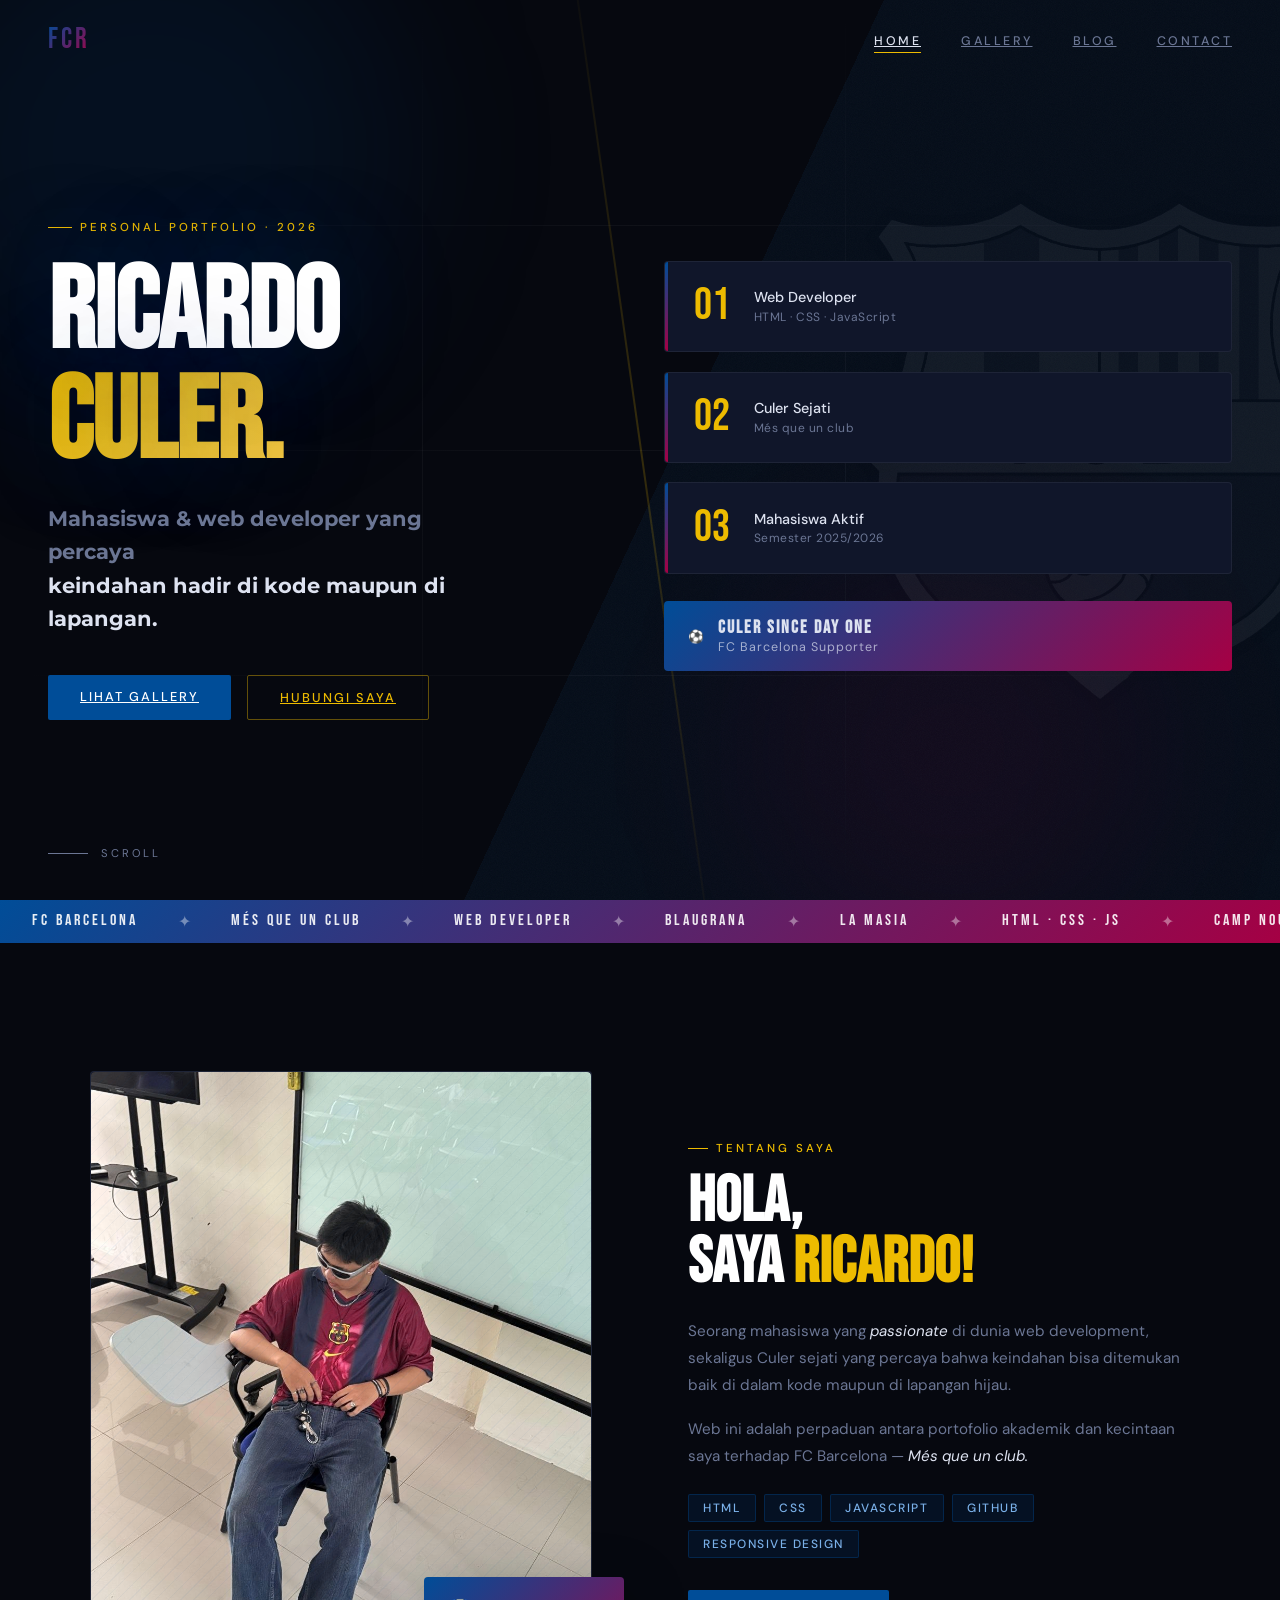
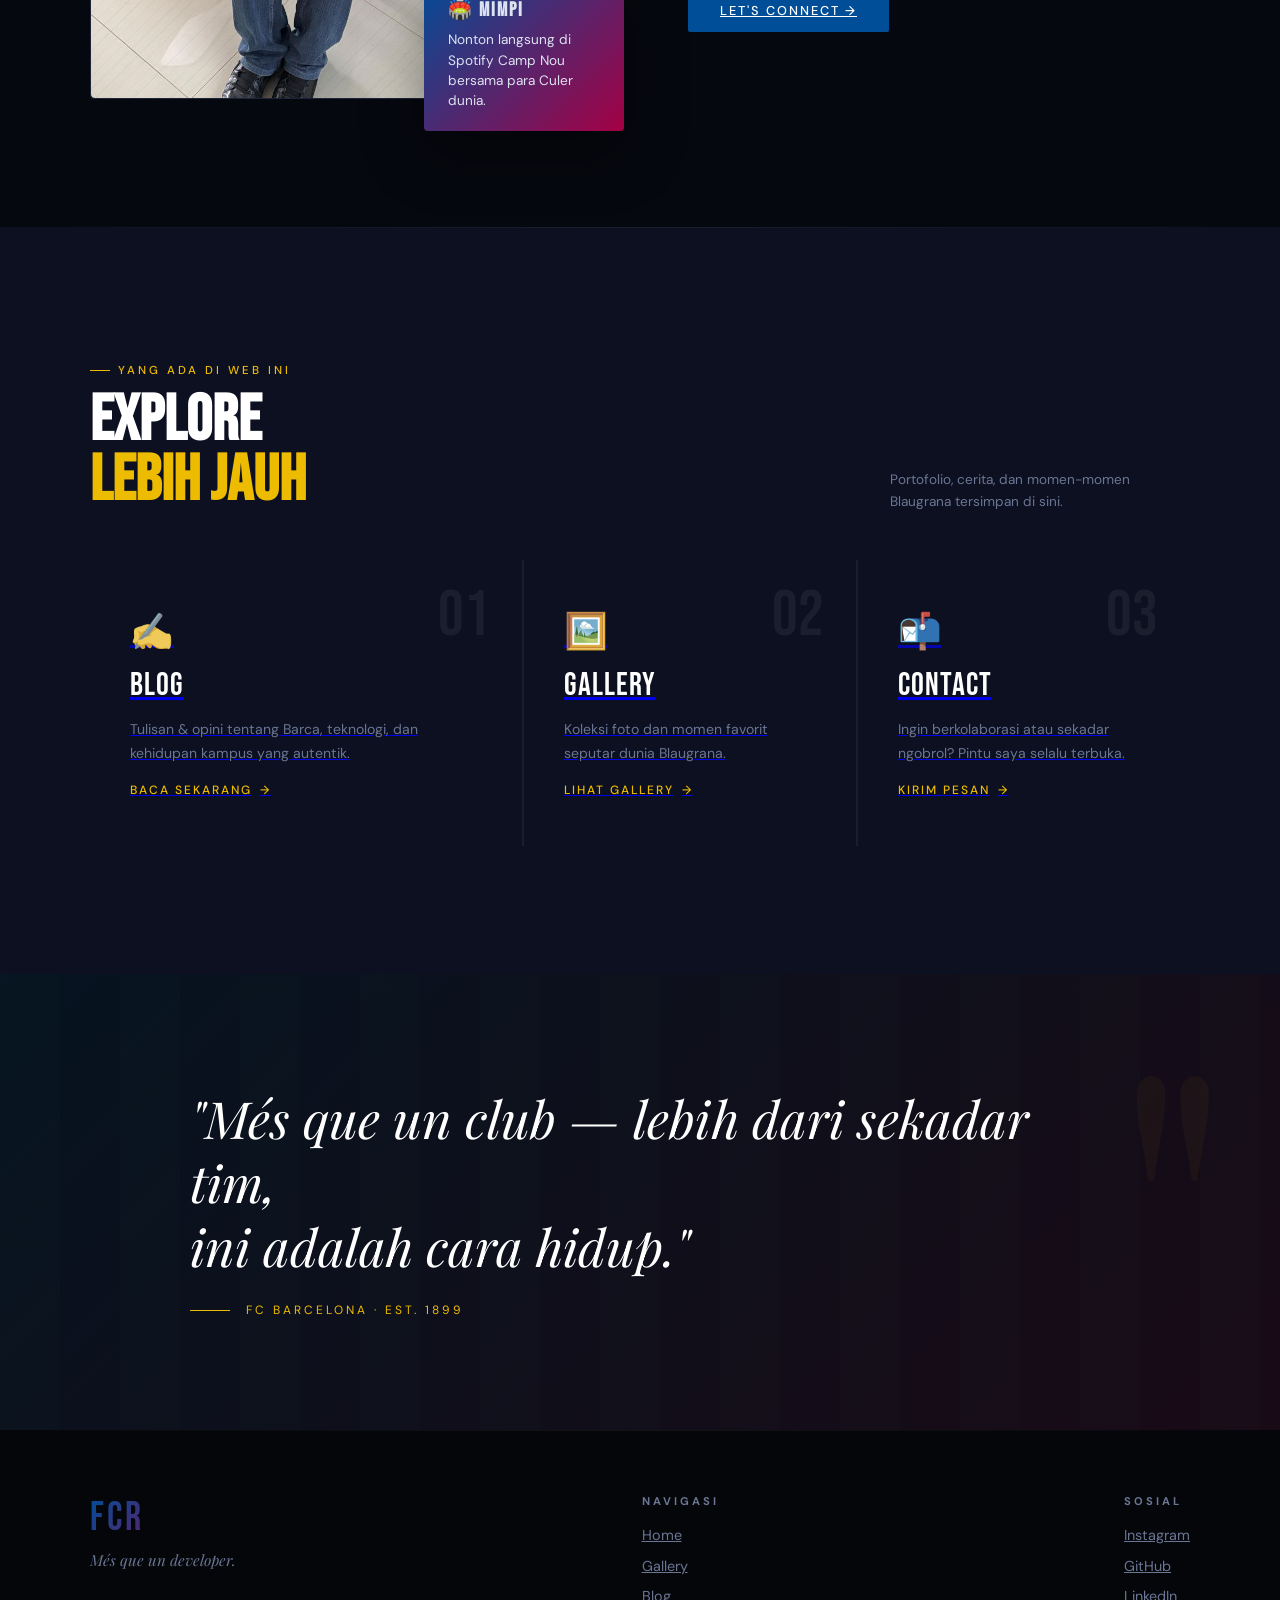
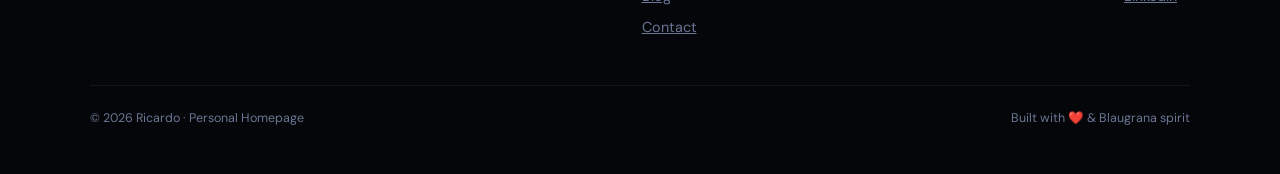
==== commit 64196119: "fix: nama file logo barca" ====
--- a/index.html
+++ b/index.html
@@ -389,7 +389,7 @@
   </style>
 </head>
 <body>
-<div class="barca-watermark"><img src="img_index/pngwing.com.png" alt="FC Barcelona"/></div>
+<div class="barca-watermark"><img src="img_index/pngwing_com.png" alt="FC Barcelona"/></div>
 
 
 <!-- NAVBAR -->
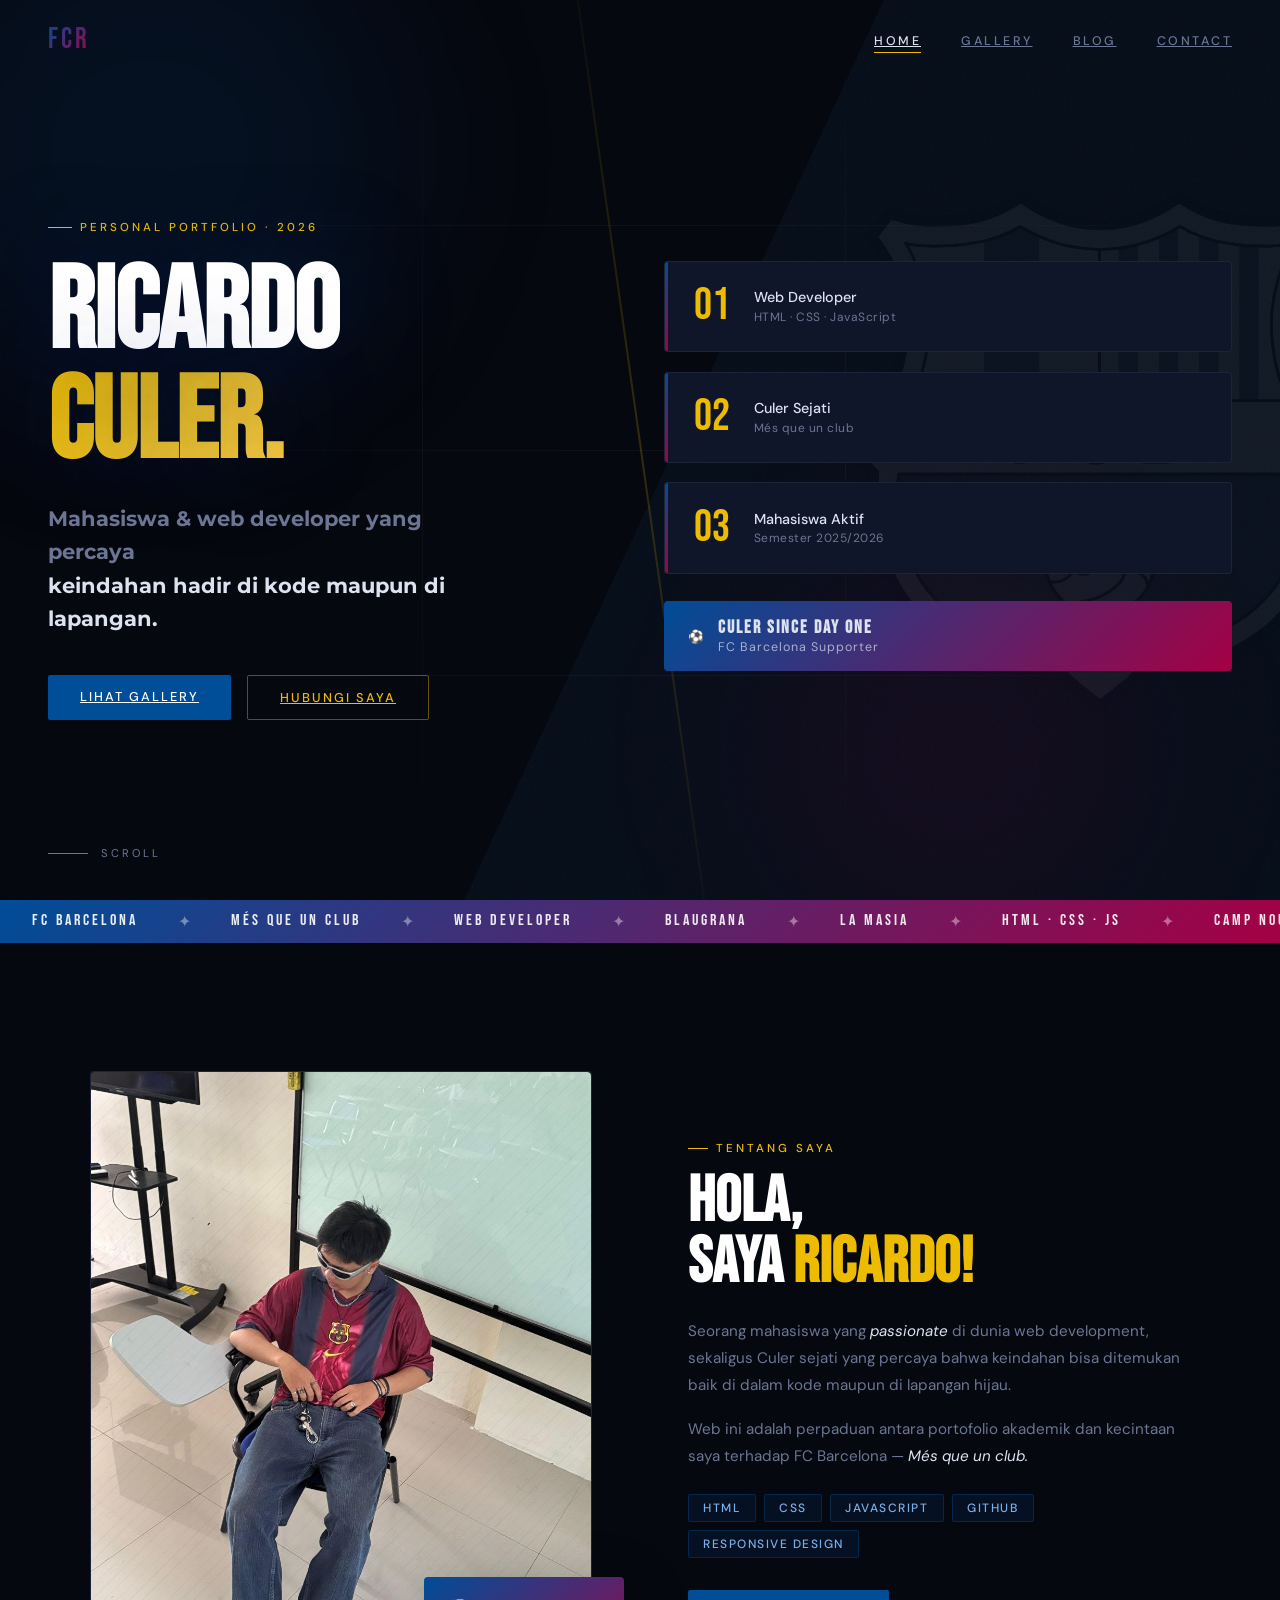
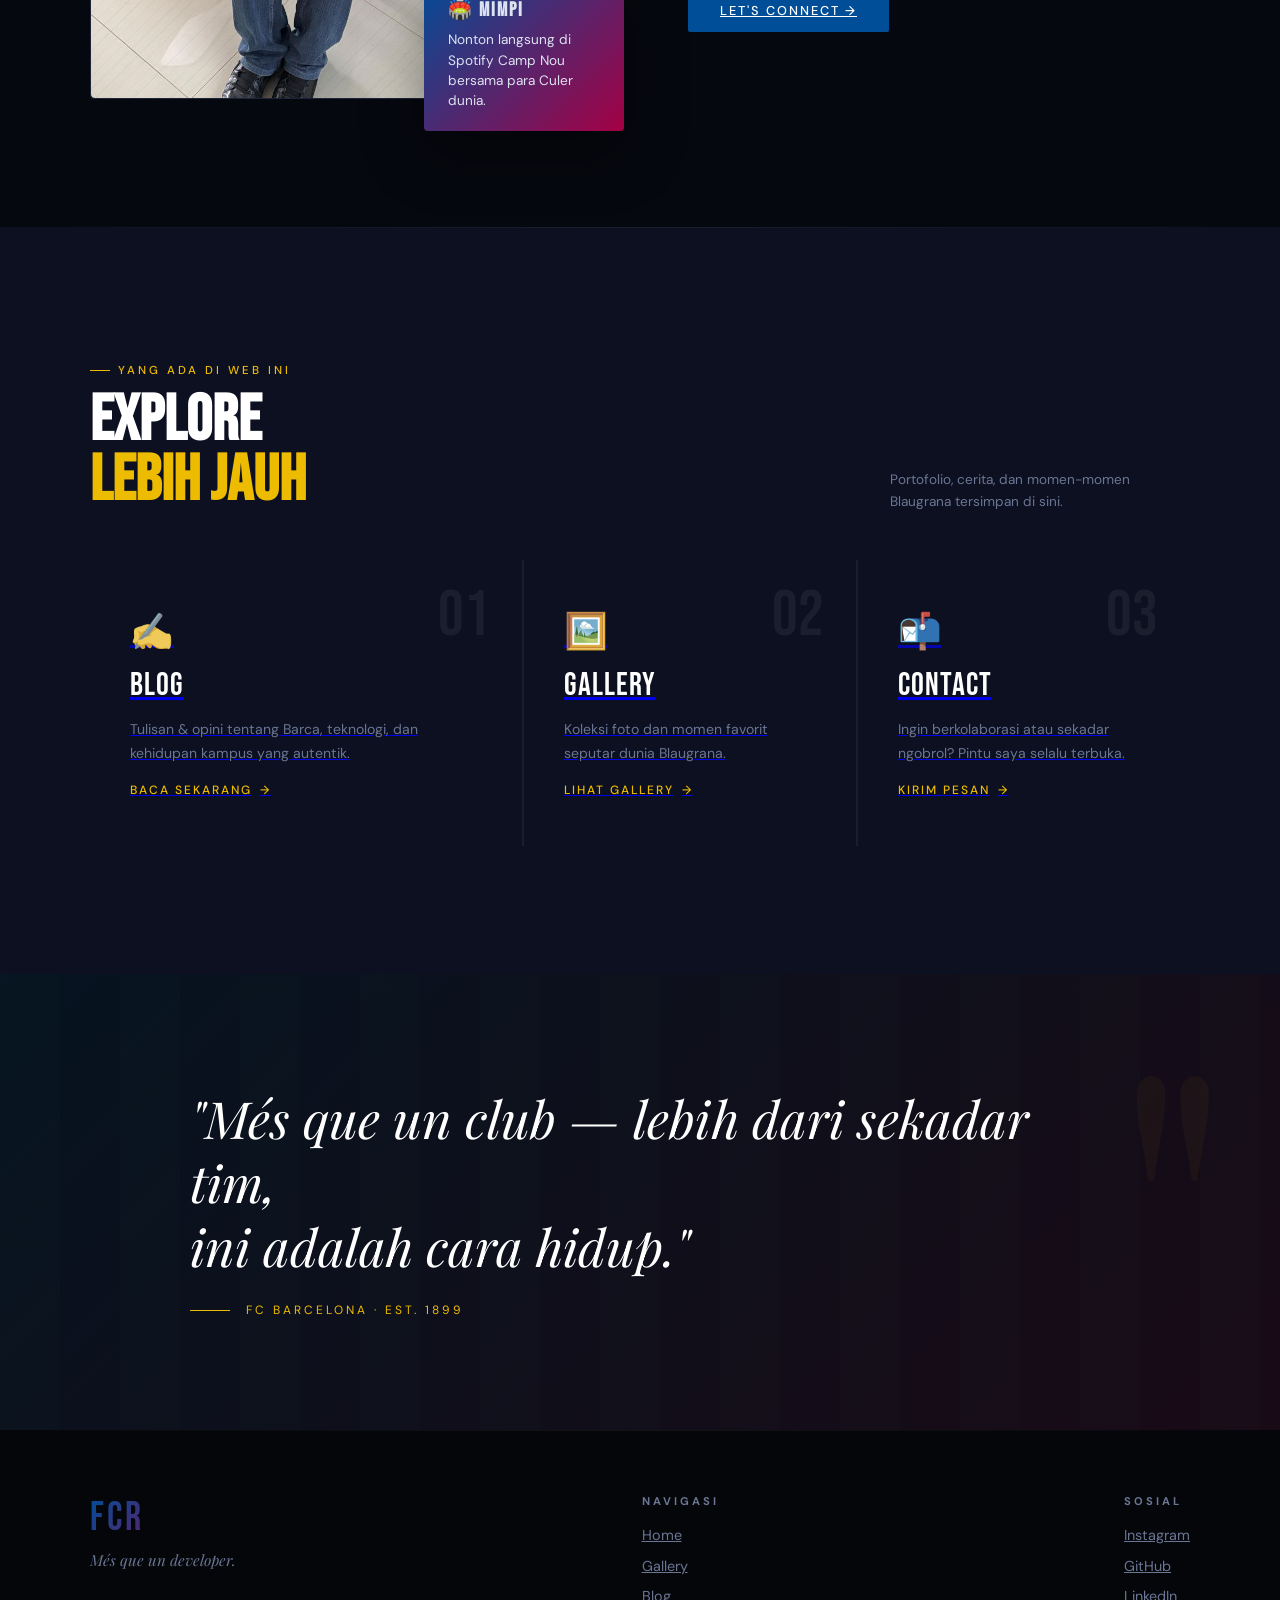
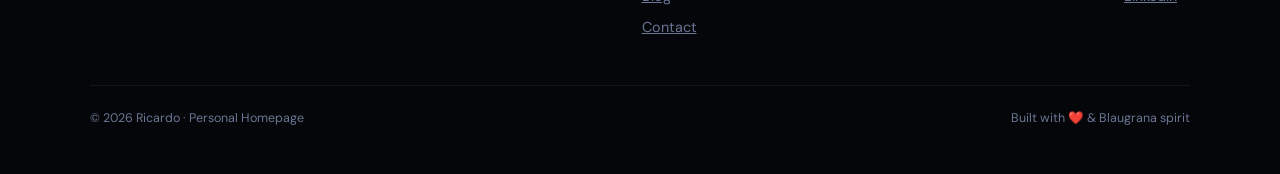
==== commit 55845c88: "Add animasi di halaman index" ====
--- a/index.html
+++ b/index.html
@@ -386,6 +386,100 @@
       object-fit: contain;
       display: block;
     }
+  
+    /* ── PAGE LOAD ANIMATIONS ── */
+    @keyframes fadeUp {
+      from { opacity: 0; transform: translateY(40px); }
+      to   { opacity: 1; transform: translateY(0); }
+    }
+    @keyframes fadeLeft {
+      from { opacity: 0; transform: translateX(-40px); }
+      to   { opacity: 1; transform: translateX(0); }
+    }
+    @keyframes fadeDown {
+      from { opacity: 0; transform: translateY(-30px); }
+      to   { opacity: 1; transform: translateY(0); }
+    }
+    @keyframes fadeIn {
+      from { opacity: 0; }
+      to   { opacity: 1; }
+    }
+
+    /* Navbar */
+    .nav {
+      animation: fadeDown .6s cubic-bezier(.4,0,.2,1) both;
+    }
+
+    /* Hero left — staggered */
+    .hero-eyebrow {
+      animation: fadeLeft .7s cubic-bezier(.4,0,.2,1) .2s both;
+    }
+    .hero-name {
+      animation: fadeLeft .8s cubic-bezier(.4,0,.2,1) .35s both;
+    }
+    .hero-tagline {
+      animation: fadeLeft .7s cubic-bezier(.4,0,.2,1) .55s both;
+    }
+    .hero-actions {
+      animation: fadeUp .7s cubic-bezier(.4,0,.2,1) .7s both;
+    }
+
+    /* Hero right — stat cards staggered */
+    .stat-card:nth-child(1) {
+      animation: fadeUp .6s cubic-bezier(.4,0,.2,1) .4s both;
+    }
+    .stat-card:nth-child(2) {
+      animation: fadeUp .6s cubic-bezier(.4,0,.2,1) .55s both;
+    }
+    .stat-card:nth-child(3) {
+      animation: fadeUp .6s cubic-bezier(.4,0,.2,1) .7s both;
+    }
+    .hero-badge {
+      animation: fadeUp .6s cubic-bezier(.4,0,.2,1) .85s both;
+    }
+
+    /* Scroll cue */
+    .scroll-cue {
+      animation: fadeIn 1s ease 1.2s both;
+    }
+
+    /* Marquee strip */
+    .marquee-wrap {
+      animation: fadeIn .8s ease .9s both;
+    }
+
+    /* About section */
+    .about-img-wrap {
+      animation: fadeLeft .8s cubic-bezier(.4,0,.2,1) .2s both;
+    }
+    .about-content {
+      animation: fadeUp .8s cubic-bezier(.4,0,.2,1) .4s both;
+    }
+
+    /* Works grid items */
+    .work-item:nth-child(1) {
+      animation: fadeUp .7s cubic-bezier(.4,0,.2,1) .1s both;
+    }
+    .work-item:nth-child(2) {
+      animation: fadeUp .7s cubic-bezier(.4,0,.2,1) .25s both;
+    }
+    .work-item:nth-child(3) {
+      animation: fadeUp .7s cubic-bezier(.4,0,.2,1) .4s both;
+    }
+
+    /* Quote band */
+    .quote-text {
+      animation: fadeUp .8s cubic-bezier(.4,0,.2,1) .2s both;
+    }
+    .quote-src {
+      animation: fadeUp .6s cubic-bezier(.4,0,.2,1) .4s both;
+    }
+
+    /* Footer */
+    .footer-top {
+      animation: fadeUp .7s cubic-bezier(.4,0,.2,1) .1s both;
+    }
+
   </style>
 </head>
 <body>
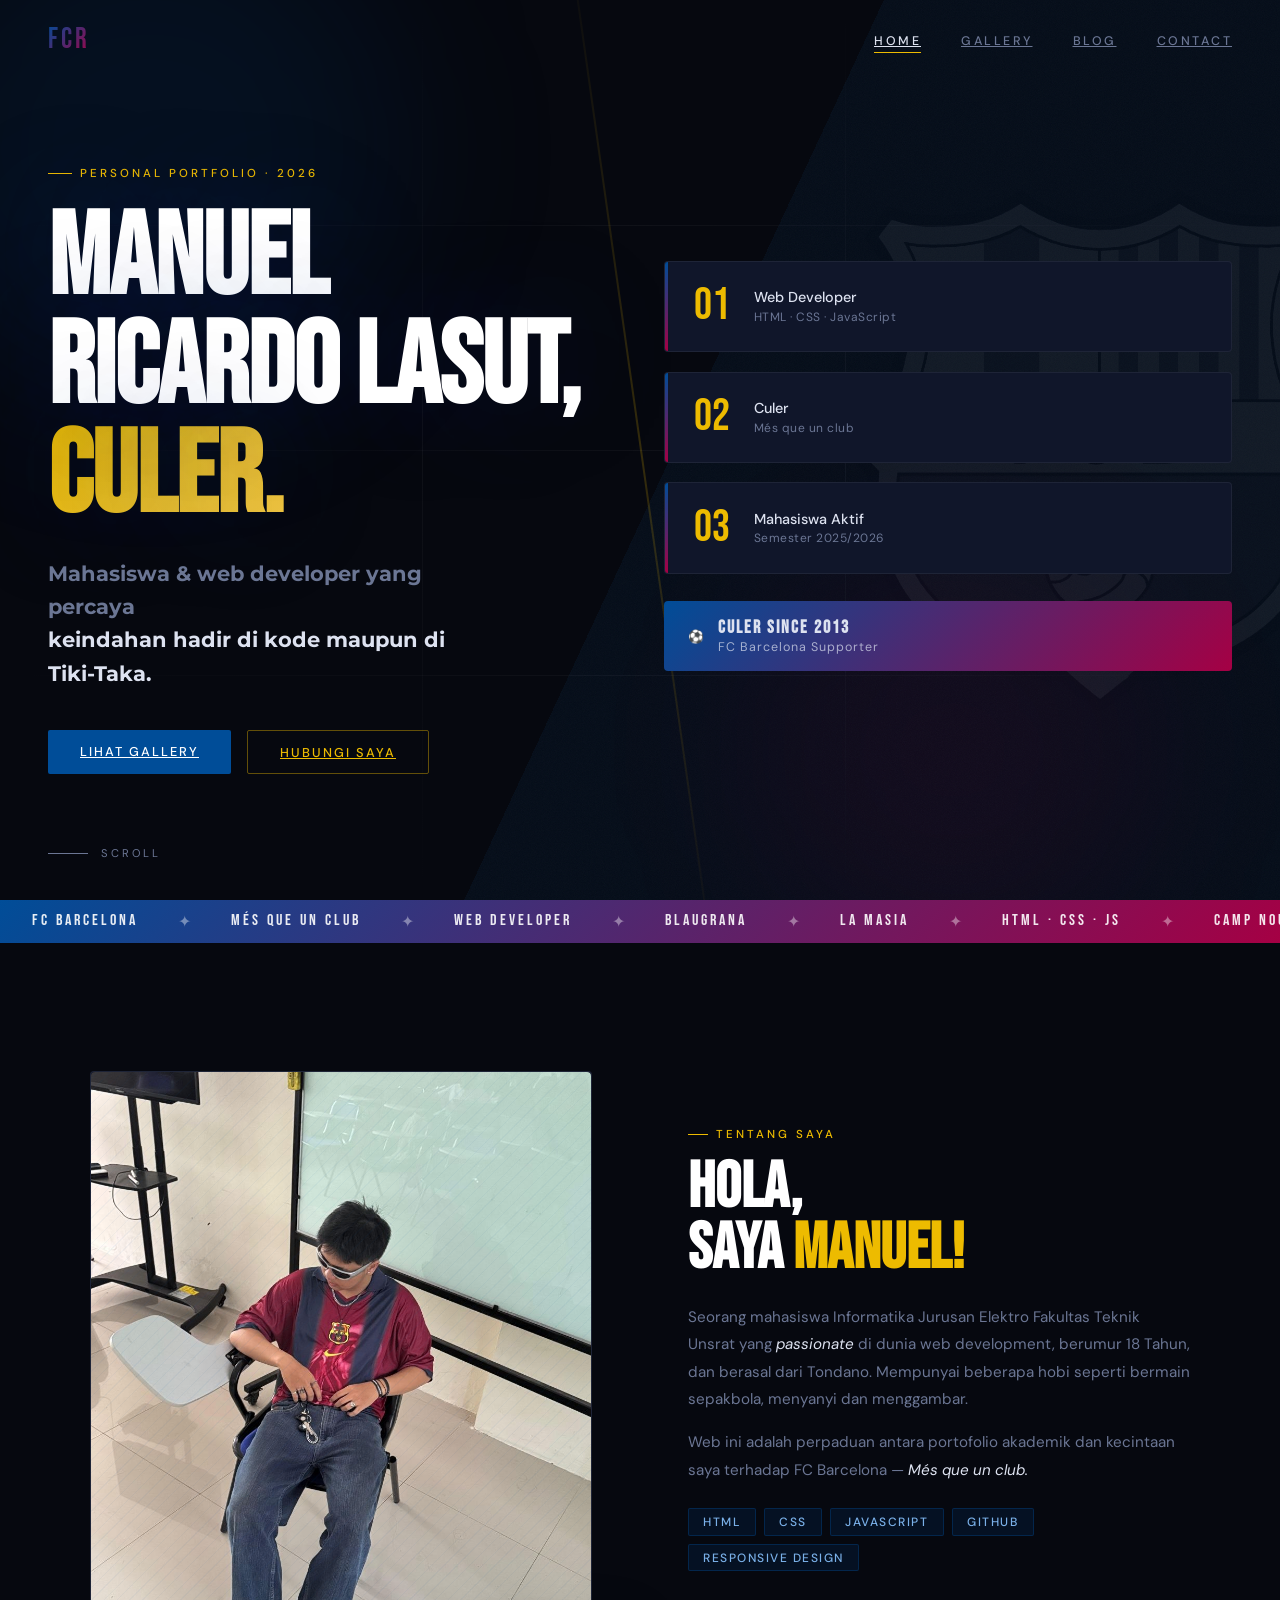
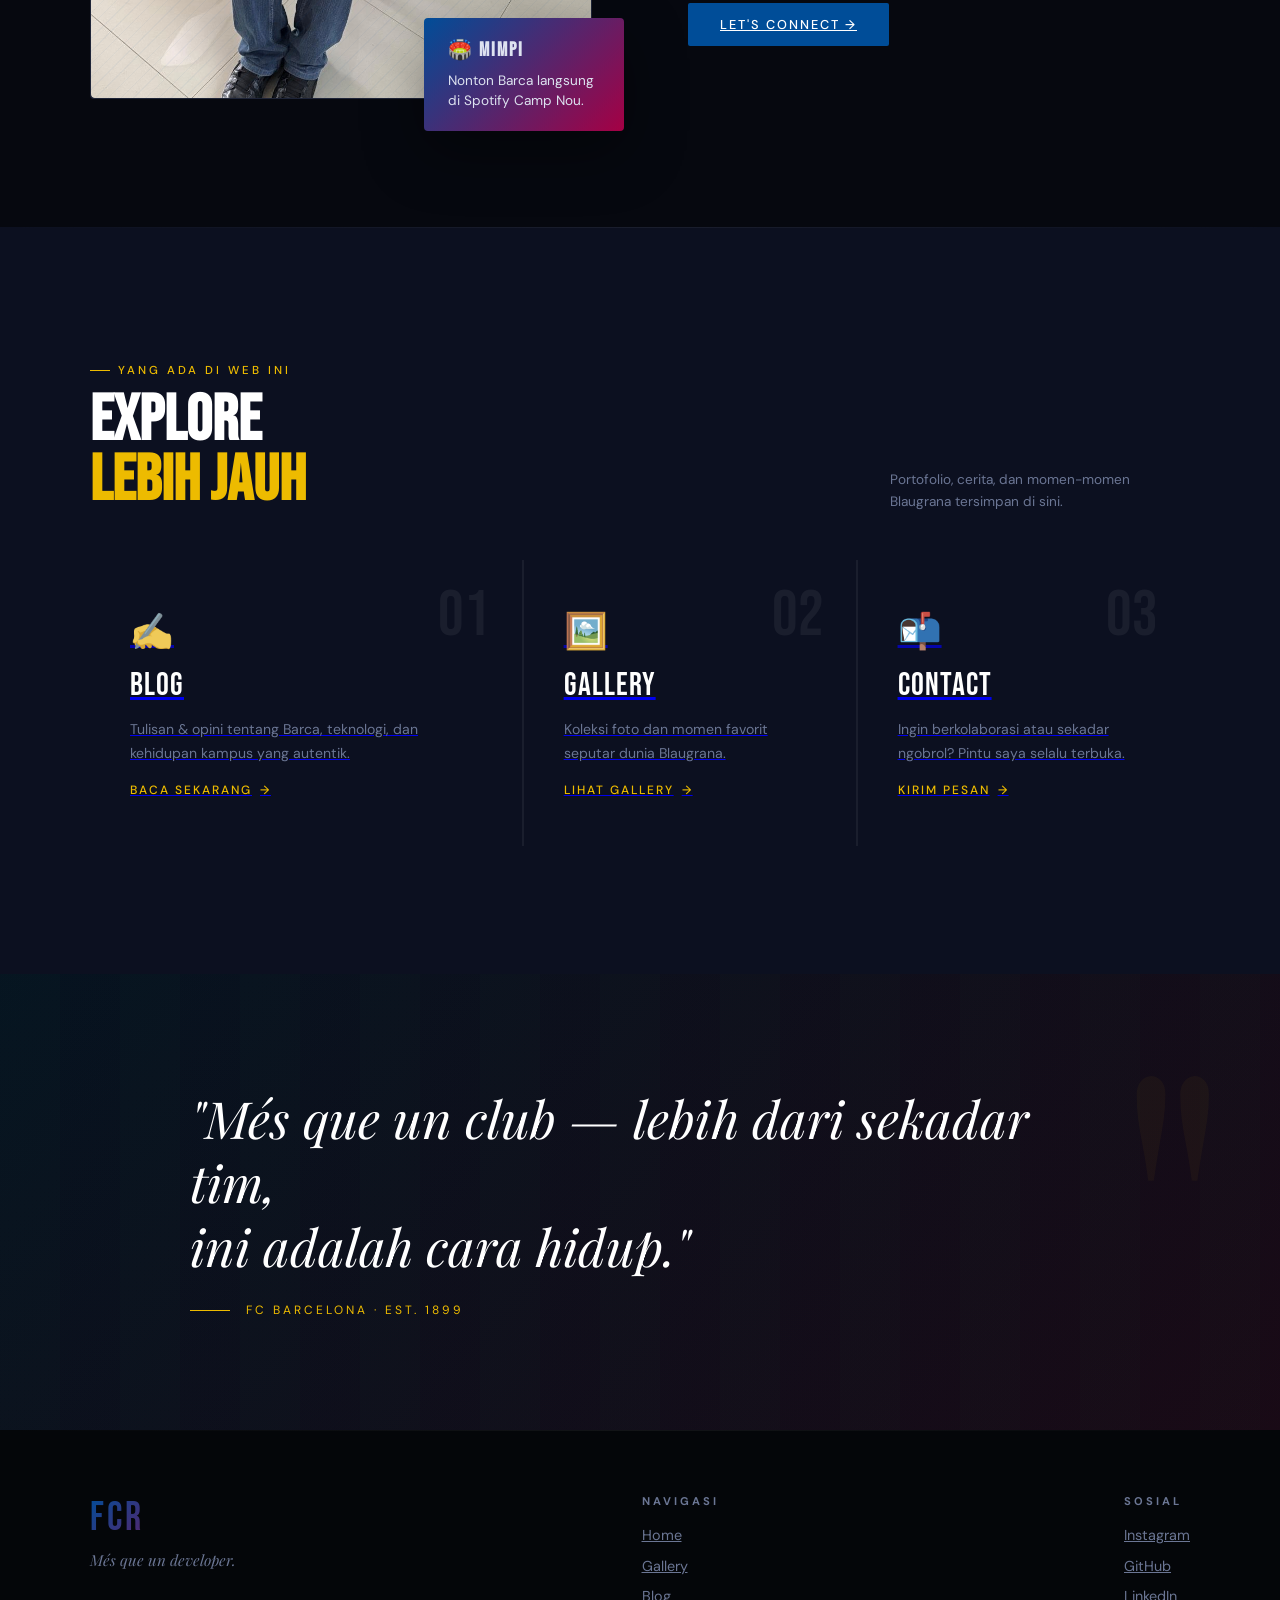
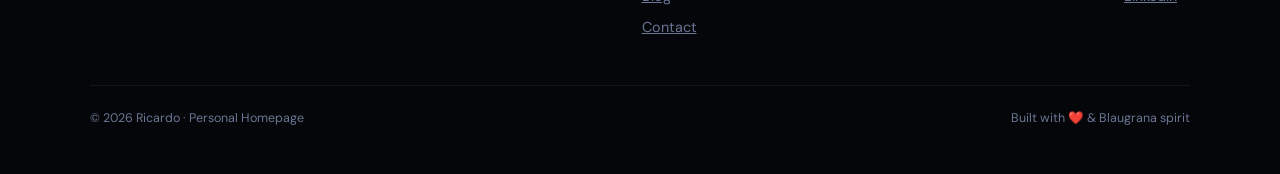
==== commit 3a51f8a2: "update: blog dan index" ====
--- a/index.html
+++ b/index.html
@@ -3,7 +3,7 @@
 <head>
   <meta charset="UTF-8"/>
   <meta name="viewport" content="width=device-width, initial-scale=1.0"/>
-  <title>Ricardo · Més que un Dev</title>
+  <title>Manuel · Més que un Dev</title>
   <link href="https://fonts.googleapis.com/css2?family=Bebas+Neue&family=Montserrat:wght@700&family=Playfair+Display:ital,wght@0,700;0,900;1,700&family=DM+Sans:wght@300;400;500&display=swap" rel="stylesheet"/>
   <style>
     :root{
@@ -512,12 +512,12 @@
   <div class="hero-left">
     <p class="hero-eyebrow">Personal Portfolio · 2026</p>
     <h1 class="hero-name">
-      Ricardo
+      Manuel Ricardo Lasut,
       <span class="accent">Culer.</span>
     </h1>
     <p class="hero-tagline">
       Mahasiswa &amp; web developer yang percaya<br/>
-      <em>keindahan hadir di kode maupun di lapangan.</em>
+      <em>keindahan hadir di kode maupun di Tiki-Taka.</em>
     </p>
     <div class="hero-actions">
       <a href="gallery.html" class="btn-prim">Lihat Gallery</a>
@@ -536,7 +536,7 @@
     <div class="stat-card">
       <div class="stat-num">02</div>
       <div class="stat-info">
-        <div class="stat-title">Culer Sejati</div>
+        <div class="stat-title">Culer</div>
         <div class="stat-sub">Més que un club</div>
       </div>
     </div>
@@ -549,7 +549,7 @@
     </div>
     <div class="hero-badge">
       <span>⚽</span>
-      <div><strong>Culer Since Day One</strong><br/><span style="font-size:.78rem;opacity:.7">FC Barcelona Supporter</span></div>
+      <div><strong>Culer Since 2013</strong><br/><span style="font-size:.78rem;opacity:.7">FC Barcelona Supporter</span></div>
     </div>
   </div>
 
@@ -569,7 +569,7 @@
     <span class="marquee-item">La Masia</span><span class="marquee-dot">✦</span>
     <span class="marquee-item">HTML · CSS · JS</span><span class="marquee-dot">✦</span>
     <span class="marquee-item">Camp Nou</span><span class="marquee-dot">✦</span>
-    <span class="marquee-item">Culer Sejati</span><span class="marquee-dot">✦</span>
+    <span class="marquee-item">Culer</span><span class="marquee-dot">✦</span>
     <!-- duplicate for seamless loop -->
     <span class="marquee-item">FC Barcelona</span><span class="marquee-dot">✦</span>
     <span class="marquee-item">Més que un Club</span><span class="marquee-dot">✦</span>
@@ -578,7 +578,7 @@
     <span class="marquee-item">La Masia</span><span class="marquee-dot">✦</span>
     <span class="marquee-item">HTML · CSS · JS</span><span class="marquee-dot">✦</span>
     <span class="marquee-item">Camp Nou</span><span class="marquee-dot">✦</span>
-    <span class="marquee-item">Culer Sejati</span><span class="marquee-dot">✦</span>
+    <span class="marquee-item">Culer</span><span class="marquee-dot">✦</span>
   </div>
 </div>
 
@@ -591,17 +591,17 @@
       </div>
       <div class="about-float">
         <strong>🏟️ Mimpi</strong>
-        Nonton langsung di Spotify Camp Nou bersama para Culer dunia.
+        Nonton Barca langsung di Spotify Camp Nou.
       </div>
     </div>
 
     <div class="about-content">
       <p class="label-tag">Tentang Saya</p>
-      <h2 class="about-h">Hola,<br/>saya <span>Ricardo!</span></h2>
+      <h2 class="about-h">Hola,<br/>saya <span>Manuel!</span></h2>
       <p class="about-body">
-        Seorang mahasiswa yang <em>passionate</em> di dunia web development,
-        sekaligus Culer sejati yang percaya bahwa keindahan bisa ditemukan
-        baik di dalam kode maupun di lapangan hijau.
+        Seorang mahasiswa Informatika Jurusan Elektro Fakultas Teknik Unsrat yang <em>passionate</em> di dunia web development,
+        berumur 18 Tahun, dan berasal dari Tondano.
+        Mempunyai beberapa hobi seperti bermain sepakbola, menyanyi dan menggambar.
       </p>
       <p class="about-body">
         Web ini adalah perpaduan antara portofolio akademik dan kecintaan
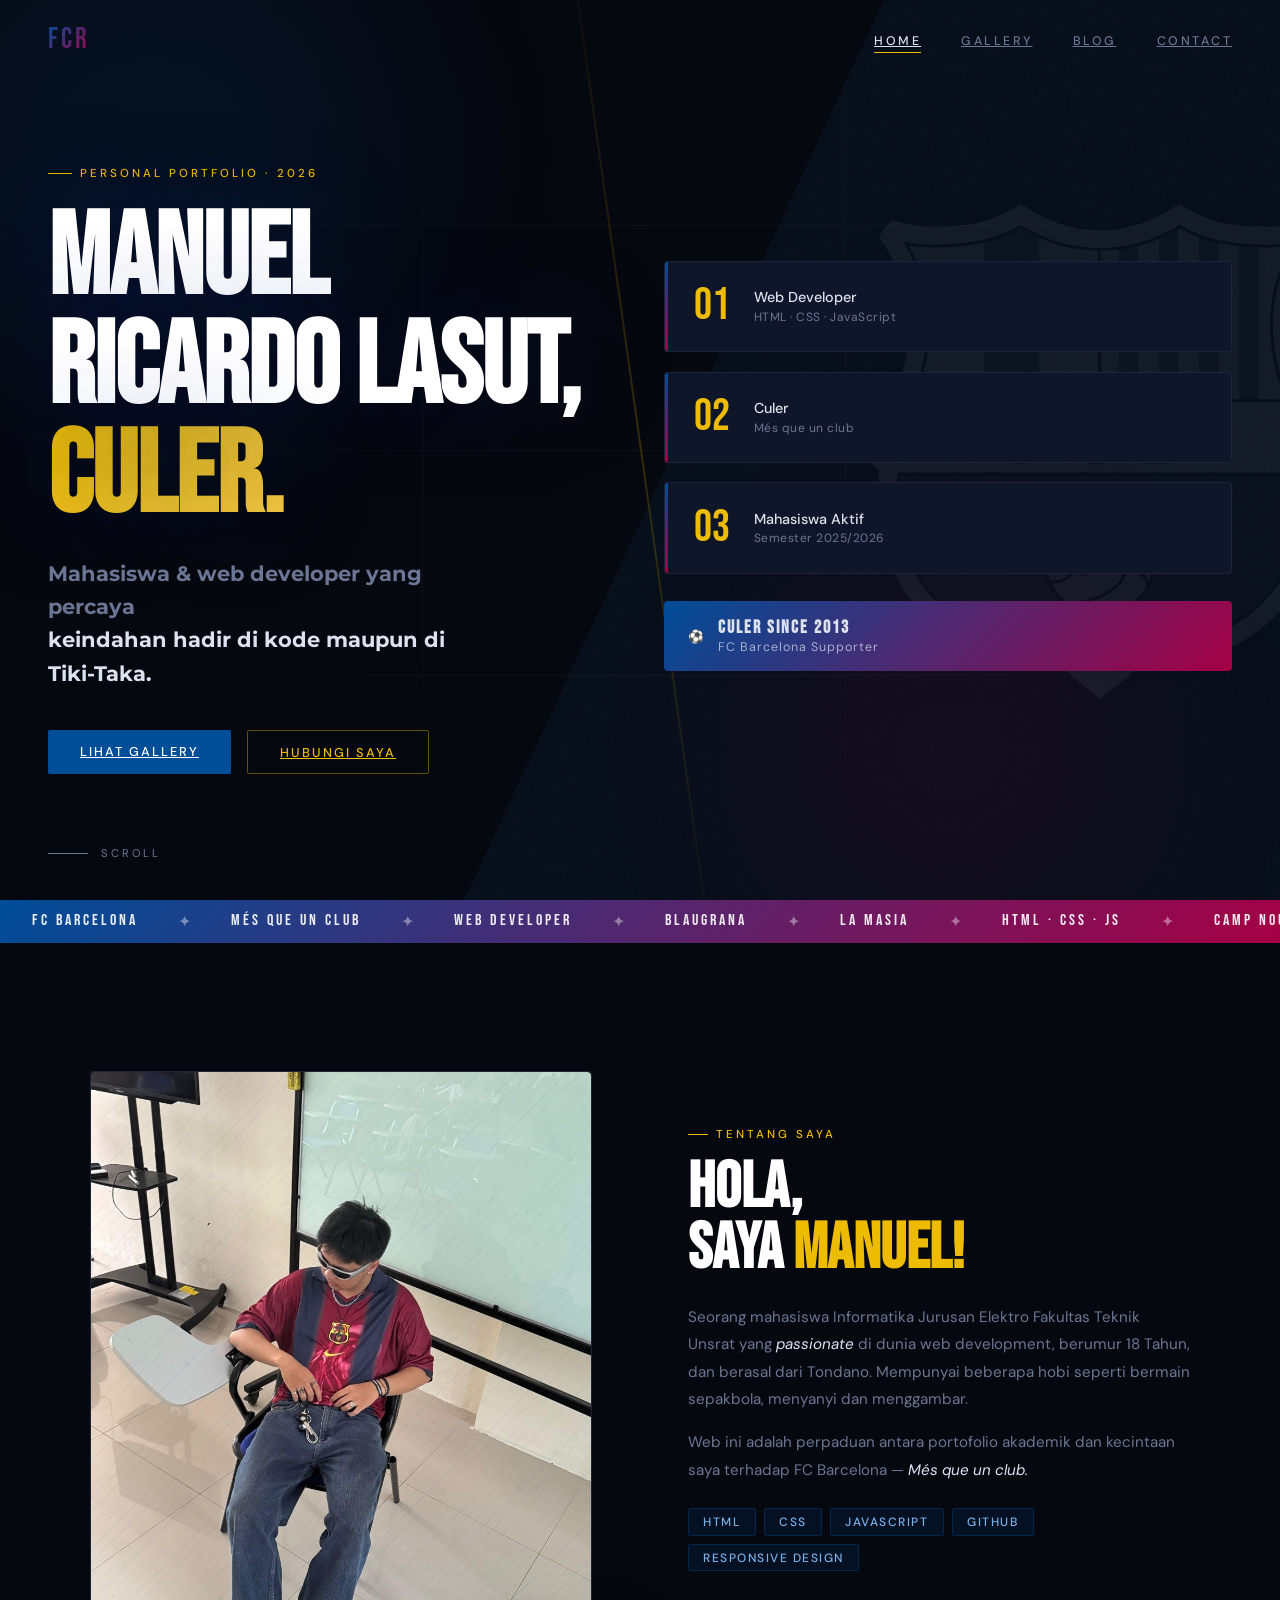
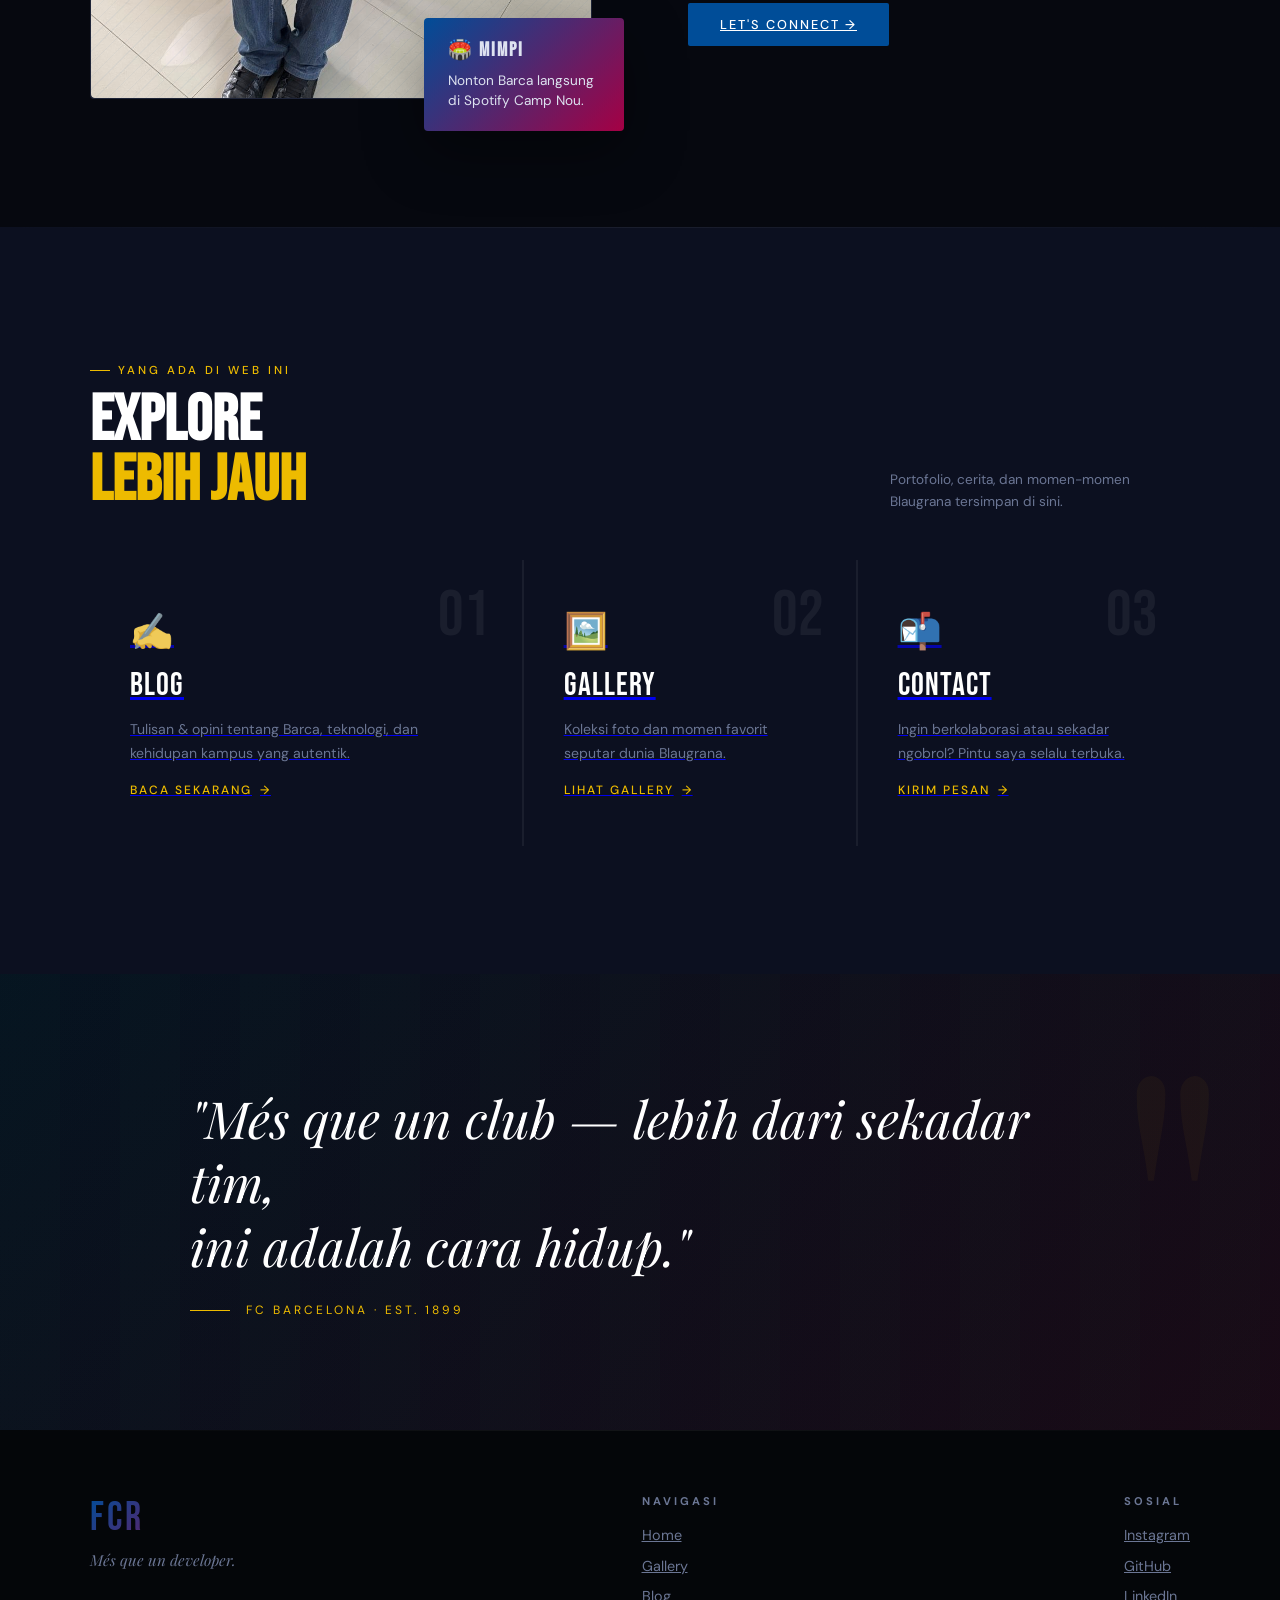
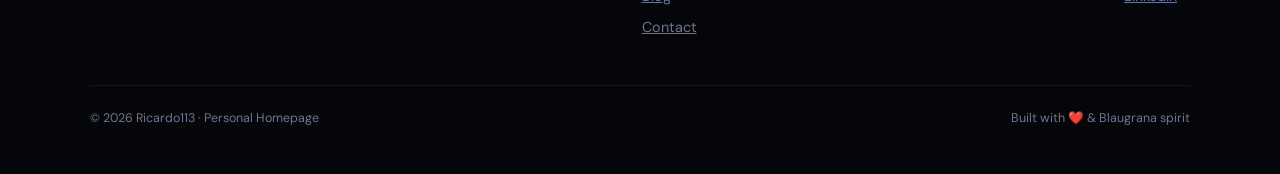
==== commit 60ecb6c7: "update: blog aja" ====
--- a/index.html
+++ b/index.html
@@ -696,7 +696,7 @@
       </div>
     </div>
     <div class="footer-bottom">
-      <span>© 2026 Ricardo · Personal Homepage</span>
+      <span>© 2026 Ricardo113 · Personal Homepage</span>
       <span>Built with ❤️ &amp; Blaugrana spirit</span>
     </div>
   </div>
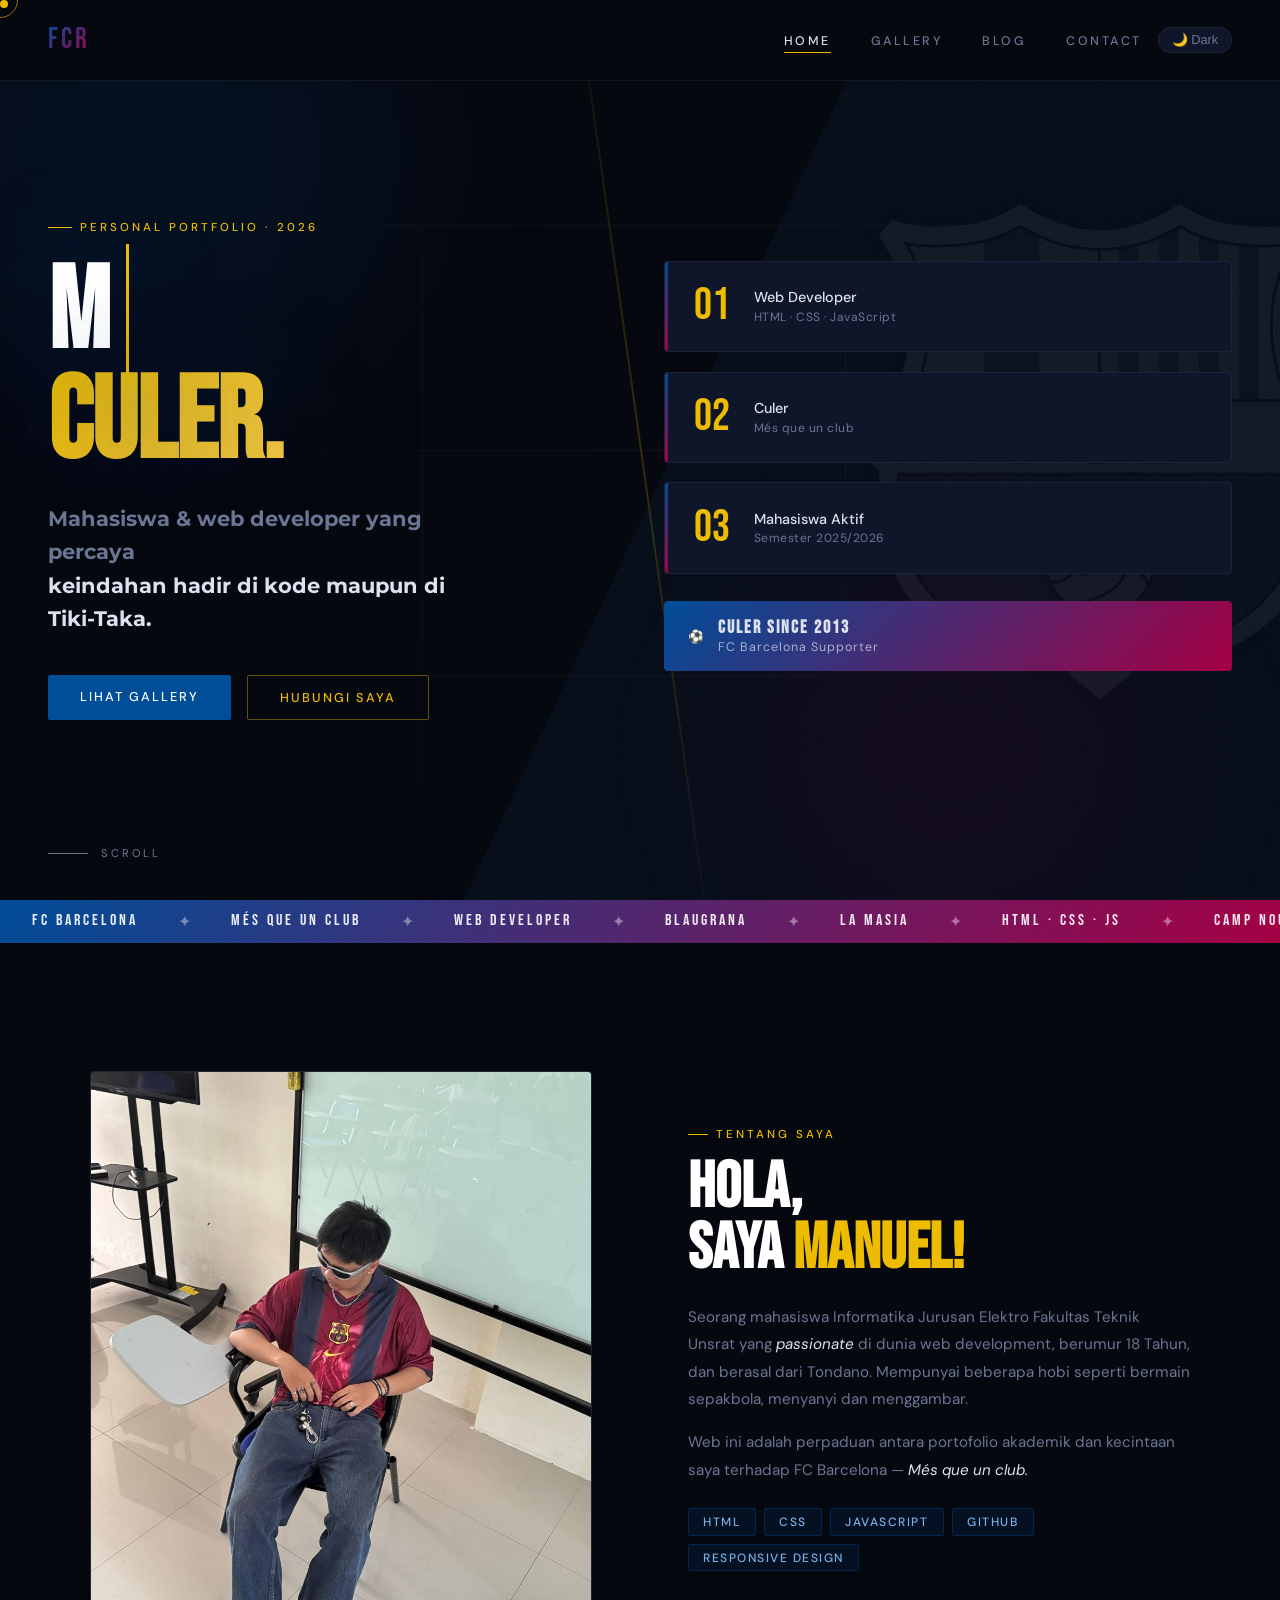
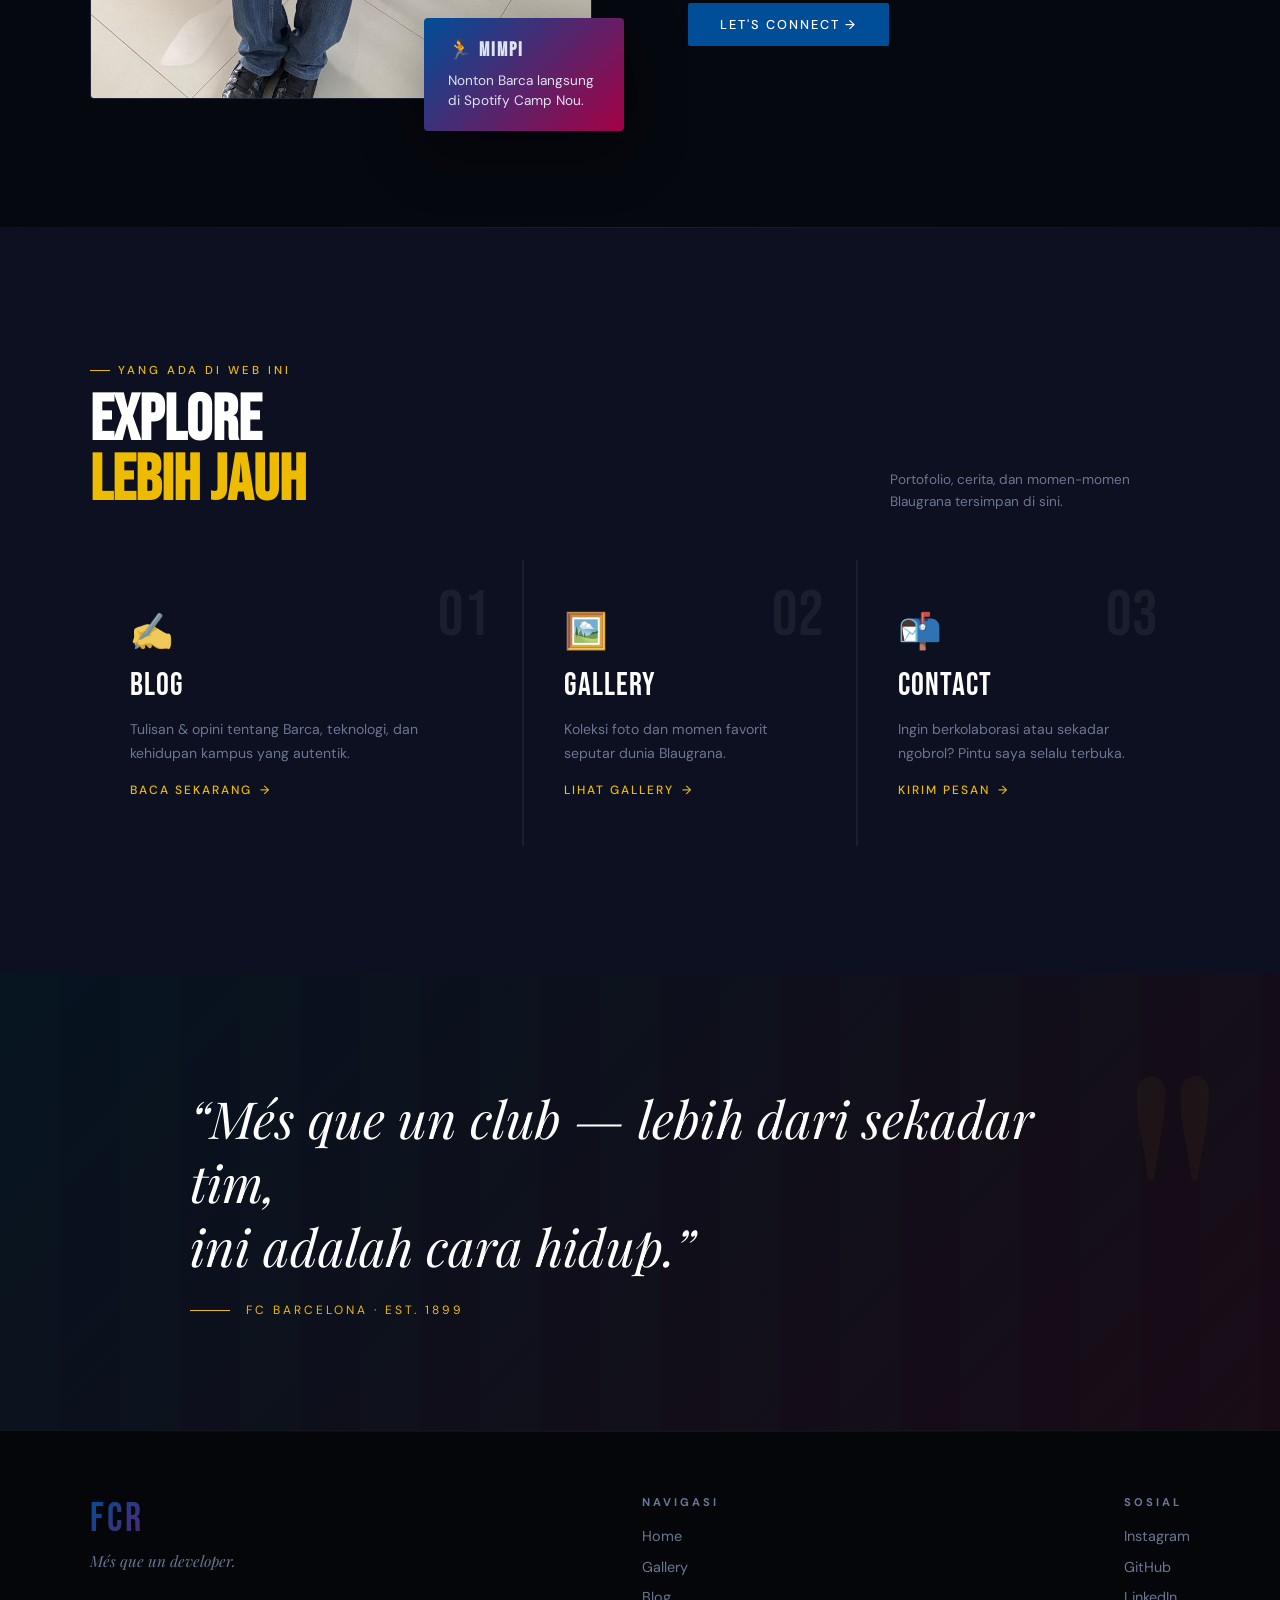
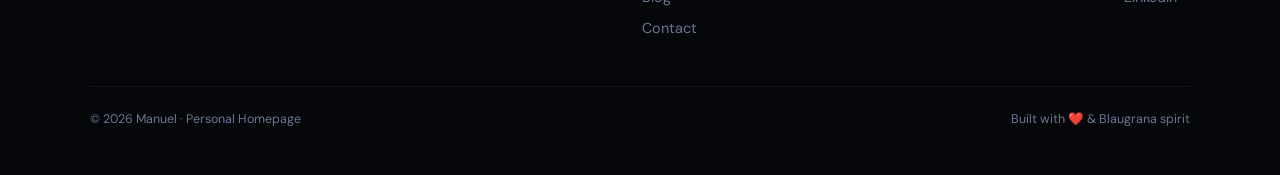
==== commit a937ae66: "update tampilan portofolio" ====
--- a/index.html
+++ b/index.html
@@ -4,497 +4,27 @@
   <meta charset="UTF-8"/>
   <meta name="viewport" content="width=device-width, initial-scale=1.0"/>
   <title>Manuel · Més que un Dev</title>
-  <link href="https://fonts.googleapis.com/css2?family=Bebas+Neue&family=Montserrat:wght@700&family=Playfair+Display:ital,wght@0,700;0,900;1,700&family=DM+Sans:wght@300;400;500&display=swap" rel="stylesheet"/>
-  <style>
-    :root{
-      --blue:#004D98;--red:#A50044;--gold:#EDBB00;
-      --dark:#06080f;--dark2:#0c1020;--card:#10162a;
-      --text:#dde2f0;--muted:#6b7694;--border:rgba(255,255,255,.06);
-    }
-    *,*::before,*::after{box-sizing:border-box;margin:0;padding:0}
-    html{scroll-behavior:smooth}
-    body{background:var(--dark);color:var(--text);font-family:'DM Sans',sans-serif;overflow-x:hidden;cursor:default}
-
-    /* ── NOISE OVERLAY ── */
-    body::before{
-      content:'';position:fixed;inset:0;z-index:0;pointer-events:none;opacity:.035;
-      background-image:url("data:image/svg+xml,%3Csvg viewBox='0 0 256 256' xmlns='http://www.w3.org/2000/svg'%3E%3Cfilter id='n'%3E%3CfeTurbulence type='fractalNoise' baseFrequency='.9' numOctaves='4' stitchTiles='stitch'/%3E%3C/filter%3E%3Crect width='100%25' height='100%25' filter='url(%23n)'/%3E%3C/svg%3E");
-      background-size:200px;
-    }
-
-    /* ── NAVBAR ── */
-    .nav{
-      position:fixed;top:0;width:100%;z-index:900;
-      display:flex;align-items:center;justify-content:space-between;
-      padding:1.4rem 3rem;
-      border-bottom:1px solid transparent;
-      transition:background .4s,border-color .4s;
-    }
-    .nav.solid{background:rgba(6,8,15,.92);backdrop-filter:blur(20px);border-color:var(--border)}
-    .nav-logo{
-      font-family:'Bebas Neue',sans-serif;font-size:1.8rem;letter-spacing:3px;
-      background:linear-gradient(135deg,var(--blue),var(--red));
-      -webkit-background-clip:text;-webkit-text-fill-color:transparent;background-clip:text;
-    }
-    .nav-links{list-style:none;display:flex;gap:2.5rem}
-    .nav-links a{
-      font-size:.78rem;letter-spacing:2.5px;text-transform:uppercase;
-      color:var(--muted);font-weight:500;position:relative;transition:color .25s;
-    }
-    .nav-links a::after{
-      content:'';position:absolute;bottom:-4px;left:0;width:0;height:1px;
-      background:var(--gold);transition:width .3s cubic-bezier(.4,0,.2,1);
-    }
-    .nav-links a:hover,
-    .nav-links a.active{color:var(--text)}
-    .nav-links a:hover::after,
-    .nav-links a.active::after{width:100%}
-
-    /* ── HERO ── */
-    .hero{
-      min-height:100vh;position:relative;overflow:hidden;
-      display:grid;grid-template-columns:1fr 1fr;align-items:center;
-      padding:0 3rem;gap:3rem;
-    }
-
-    /* Diagonal split background */
-    .hero::before{
-      content:'';position:absolute;inset:0;z-index:0;
-      background:
-        linear-gradient(115deg,
-          var(--dark) 0%,var(--dark) 52%,
-          rgba(0,77,152,.08) 52%,rgba(0,77,152,.08) 100%
-        );
-    }
-    /* Animated diagonal accent line */
-    .hero::after{
-      content:'';position:absolute;
-      top:-10%;left:50%;width:2px;height:120%;
-      background:linear-gradient(to bottom,transparent,rgba(237,187,0,.2),transparent);
-      transform:rotate(-8deg);
-      animation:shimmer 4s ease-in-out infinite;
-    }
-    @keyframes shimmer{0%,100%{opacity:.3}50%{opacity:1}}
-
-    /* Pitch lines */
-    .hero-bg{position:absolute;inset:0;z-index:0;overflow:hidden}
-    .pitch-h{
-      position:absolute;left:0;right:0;height:1px;
-      background:linear-gradient(to right,transparent,rgba(255,255,255,.04),transparent);
-    }
-    .pitch-v{
-      position:absolute;top:0;bottom:0;width:1px;
-      background:linear-gradient(to bottom,transparent,rgba(255,255,255,.04),transparent);
-    }
-    /* Blurred orbs */
-    .orb{
-      position:absolute;border-radius:50%;filter:blur(80px);pointer-events:none;
-      animation:drift 10s ease-in-out infinite alternate;
-    }
-    @keyframes drift{from{transform:translate(0,0)}to{transform:translate(30px,20px)}}
-
-    .hero-left{position:relative;z-index:2;padding:8rem 0 6rem}
-    .hero-eyebrow{
-      display:inline-flex;align-items:center;gap:.5rem;
-      font-size:.72rem;letter-spacing:3px;text-transform:uppercase;
-      color:var(--gold);margin-bottom:1.5rem;font-weight:500;
-    }
-    .hero-eyebrow::before{content:'';display:block;width:24px;height:1px;background:var(--gold)}
-
-    .hero-name{
-      font-family:'Bebas Neue',sans-serif;
-      font-size:clamp(5rem,9vw,10rem);
-      line-height:.95;color:#fff;
-      letter-spacing:-1px;
-      text-shadow:0 0 120px rgba(0,77,152,.3);
-    }
-    .hero-name .accent{
-      display:block;
-      background:linear-gradient(135deg,var(--gold) 0%,#f5c842 50%,var(--gold) 100%);
-      -webkit-background-clip:text;-webkit-text-fill-color:transparent;background-clip:text;
-    }
-
-    .hero-tagline{
-      margin-top:1.5rem;
-      font-family:'Montserrat',sans-serif;font-weight:700;
-      font-size:clamp(1rem,1.8vw,1.3rem);color:var(--muted);
-      max-width:420px;line-height:1.6;font-style:normal;
-    }
-    .hero-tagline em{color:var(--text);font-style:normal}
-
-    .hero-actions{display:flex;gap:1rem;margin-top:2.5rem;flex-wrap:wrap}
-    .btn-prim{
-      padding:.8rem 2rem;background:var(--blue);color:#fff;
-      font-size:.8rem;letter-spacing:2px;text-transform:uppercase;font-weight:500;
-      border-radius:2px;position:relative;overflow:hidden;transition:transform .2s;
-      display:inline-block;
-    }
-    .btn-prim::after{
-      content:'';position:absolute;inset:0;
-      background:linear-gradient(135deg,transparent 40%,rgba(255,255,255,.15));
-      transform:translateX(-100%);transition:transform .4s;
-    }
-    .btn-prim:hover{transform:translateY(-2px)}
-    .btn-prim:hover::after{transform:translateX(0)}
-    .btn-ghost{
-      padding:.8rem 2rem;border:1px solid rgba(237,187,0,.4);color:var(--gold);
-      font-size:.8rem;letter-spacing:2px;text-transform:uppercase;font-weight:500;
-      border-radius:2px;transition:all .25s;display:inline-block;
-    }
-    .btn-ghost:hover{background:var(--gold);color:var(--dark);border-color:var(--gold)}
-
-    .hero-right{position:relative;z-index:2;padding:8rem 0 6rem;display:flex;flex-direction:column;gap:1.2rem}
-
-    /* Stat cards */
-    .stat-card{
-      background:var(--card);border:1px solid var(--border);
-      border-radius:4px;padding:1.4rem 1.8rem;
-      display:flex;align-items:center;gap:1.5rem;
-      position:relative;overflow:hidden;
-      animation:fadeUp .6s ease backwards;
-    }
-    .stat-card::before{
-      content:'';position:absolute;left:0;top:0;bottom:0;width:3px;
-      background:linear-gradient(to bottom,var(--blue),var(--red));
-    }
-    .stat-card:nth-child(2){animation-delay:.1s}
-    .stat-card:nth-child(3){animation-delay:.2s}
-    .stat-card:nth-child(4){animation-delay:.3s}
-    @keyframes fadeUp{from{opacity:0;transform:translateY(20px)}to{opacity:1;transform:none}}
-    .stat-num{
-      font-family:'Bebas Neue',sans-serif;font-size:2.8rem;
-      color:var(--gold);line-height:1;flex-shrink:0;
-    }
-    .stat-info{}
-    .stat-title{font-size:.9rem;color:var(--text);font-weight:500;margin-bottom:.15rem}
-    .stat-sub{font-size:.75rem;color:var(--muted);letter-spacing:.5px}
-
-    .hero-badge{
-      margin-top:.5rem;
-      background:linear-gradient(135deg,var(--blue),var(--red));
-      border-radius:4px;padding:1rem 1.5rem;
-      display:flex;align-items:center;gap:.8rem;
-      font-size:.8rem;letter-spacing:1px;
-    }
-    .hero-badge strong{font-family:'Bebas Neue',sans-serif;font-size:1.1rem;letter-spacing:2px}
-
-    .scroll-cue{
-      position:absolute;bottom:2.5rem;left:3rem;z-index:2;
-      display:flex;align-items:center;gap:.8rem;
-      font-size:.7rem;letter-spacing:3px;text-transform:uppercase;color:var(--muted);
-    }
-    .scroll-line{width:40px;height:1px;background:var(--muted);animation:scrollAnim 2s ease-in-out infinite}
-    @keyframes scrollAnim{0%,100%{transform:scaleX(1);opacity:.5}50%{transform:scaleX(1.5);opacity:1}}
-
-    /* ── MARQUEE STRIP ── */
-    .marquee-wrap{
-      background:linear-gradient(135deg,var(--blue),var(--red));
-      overflow:hidden;padding:.7rem 0;position:relative;z-index:1;
-    }
-    .marquee-track{
-      display:flex;gap:0;
-      animation:marquee 20s linear infinite;
-      width:max-content;
-    }
-    @keyframes marquee{from{transform:translateX(0)}to{transform:translateX(-50%)}}
-    .marquee-item{
-      font-family:'Bebas Neue',sans-serif;font-size:1rem;letter-spacing:3px;
-      white-space:nowrap;padding:0 2rem;color:rgba(255,255,255,.9);
-    }
-    .marquee-dot{color:rgba(255,255,255,.4);padding:0 .5rem}
-
-    /* ── ABOUT ── */
-    .about{padding:8rem 3rem;position:relative}
-    .about-grid{max-width:1100px;margin:0 auto;display:grid;grid-template-columns:1fr 1fr;gap:6rem;align-items:center}
-    .about-img-wrap{position:relative}
-    .about-img-frame{
-      aspect-ratio:4/5;background:var(--card);
-      border:1px solid var(--border);border-radius:4px;
-      overflow:hidden;position:relative;
-      display:flex;align-items:center;justify-content:center;
-    }
-    .about-img-frame::before{
-      content:'';position:absolute;inset:0;
-      background:repeating-linear-gradient(
-        -45deg,transparent,transparent 8px,rgba(0,77,152,.04) 8px,rgba(0,77,152,.04) 9px
-      );
-    }
-    .about-ph{color:var(--muted);text-align:center;position:relative;z-index:1}
-    .about-ph .ph-icon{font-size:3rem;display:block;margin-bottom:.5rem;opacity:.4}
-    .about-ph p{font-size:.8rem;letter-spacing:2px;text-transform:uppercase;opacity:.5}
-    .about-ph small{font-size:.7rem;opacity:.35}
-
-    /* Floating accent card */
-    .about-float{
-      position:absolute;bottom:-2rem;right:-2rem;
-      background:linear-gradient(135deg,var(--blue),var(--red));
-      border-radius:4px;padding:1.2rem 1.5rem;
-      font-size:.85rem;max-width:200px;line-height:1.5;
-      box-shadow:0 20px 60px rgba(0,0,0,.4);
-    }
-    .about-float strong{display:block;font-family:'Bebas Neue',sans-serif;font-size:1.2rem;letter-spacing:2px;margin-bottom:.3rem}
-
-    .about-content{}
-    .label-tag{
-      display:inline-flex;align-items:center;gap:.5rem;
-      font-size:.72rem;letter-spacing:3px;text-transform:uppercase;
-      color:var(--gold);margin-bottom:1rem;font-weight:500;
-    }
-    .label-tag::before{content:'';display:block;width:20px;height:1px;background:var(--gold)}
-    .about-h{
-      font-family:'Bebas Neue',sans-serif;
-      font-size:clamp(3rem,5vw,5.5rem);
-      line-height:.95;color:#fff;margin-bottom:1.5rem;
-    }
-    .about-h span{color:var(--gold)}
-    .about-body{color:var(--muted);line-height:1.8;margin-bottom:1rem;font-size:.95rem}
-    .about-body em{color:var(--text);font-style:italic}
-
-    .chips{display:flex;flex-wrap:wrap;gap:.5rem;margin:1.5rem 0 2rem}
-    .chip{
-      padding:.3rem .9rem;border-radius:2px;
-      font-size:.75rem;letter-spacing:1.5px;text-transform:uppercase;font-weight:500;
-      background:rgba(0,77,152,.15);border:1px solid rgba(0,77,152,.35);color:#7ab0e8;
-    }
-
-    /* ── WORKS / HIGHLIGHTS ── */
-    .works{padding:8rem 3rem;background:var(--dark2);position:relative}
-    .works::before{
-      content:'';position:absolute;top:0;left:0;right:0;height:1px;
-      background:linear-gradient(to right,transparent,var(--border),transparent);
-    }
-    .works-inner{max-width:1100px;margin:0 auto}
-    .section-head{display:flex;align-items:flex-end;justify-content:space-between;margin-bottom:3rem;flex-wrap:wrap;gap:1rem}
-    .works-h{font-family:'Bebas Neue',sans-serif;font-size:clamp(3rem,5vw,5rem);line-height:.95;color:#fff}
-    .works-h span{color:var(--gold)}
-    .works-sub{font-size:.85rem;color:var(--muted);max-width:300px;line-height:1.6}
-
-    .works-grid{display:grid;grid-template-columns:1.3fr 1fr 1fr;gap:1.5px;background:var(--border)}
-    .work-item{
-      background:var(--dark2);padding:3rem 2.5rem;
-      display:flex;flex-direction:column;gap:1rem;
-      position:relative;overflow:hidden;
-      transition:background .3s;
-    }
-    .work-item:hover{background:var(--card)}
-    .work-item::after{
-      content:'';position:absolute;bottom:0;left:0;right:0;height:2px;
-      background:linear-gradient(to right,var(--blue),var(--red));
-      transform:scaleX(0);transition:transform .4s cubic-bezier(.4,0,.2,1);
-      transform-origin:left;
-    }
-    .work-item:hover::after{transform:scaleX(1)}
-    .work-item.large{grid-row:span 1}
-    .work-num{
-      font-family:'Bebas Neue',sans-serif;font-size:4rem;
-      color:rgba(255,255,255,.06);line-height:1;position:absolute;top:1.5rem;right:2rem;
-    }
-    .work-icon{font-size:2.2rem;filter:grayscale(.3)}
-    .work-title{font-family:'Bebas Neue',sans-serif;font-size:2rem;color:#fff;letter-spacing:1px;line-height:1}
-    .work-desc{font-size:.88rem;color:var(--muted);line-height:1.7;flex:1}
-    .work-link{
-      display:inline-flex;align-items:center;gap:.5rem;
-      font-size:.75rem;letter-spacing:2px;text-transform:uppercase;
-      color:var(--gold);font-weight:500;margin-top:auto;
-    }
-    .work-link::after{content:'→';transition:transform .2s}
-    .work-link:hover::after{transform:translateX(4px)}
-
-    /* ── QUOTE ── */
-    .quote-band{
-      padding:7rem 3rem;
-      position:relative;overflow:hidden;
-      background:
-        linear-gradient(135deg,rgba(0,77,152,.12) 0%,rgba(165,0,68,.12) 100%);
-    }
-    .quote-band::before{
-      content:'';position:absolute;inset:0;
-      background:repeating-linear-gradient(
-        90deg,
-        rgba(34,197,94,.03) 0px,rgba(34,197,94,.03) 60px,
-        rgba(21,128,61,.03) 60px,rgba(21,128,61,.03) 120px
-      );
-    }
-    .quote-band::after{
-      content:'"';position:absolute;right:3rem;top:50%;
-      transform:translateY(-50%);
-      font-family:'Playfair Display',serif;font-size:25rem;
-      color:rgba(237,187,0,.04);line-height:1;pointer-events:none;
-    }
-    .quote-inner{max-width:900px;margin:0 auto;position:relative;z-index:1}
-    .quote-text{
-      font-family:'Playfair Display',serif;font-style:italic;
-      font-size:clamp(1.8rem,4vw,3.5rem);
-      color:#fff;line-height:1.25;margin-bottom:1.5rem;
-    }
-    .quote-src{
-      display:flex;align-items:center;gap:1rem;
-      font-size:.75rem;letter-spacing:3px;text-transform:uppercase;color:var(--muted);
-    }
-    .quote-src::before{content:'';display:block;width:40px;height:1px;background:var(--gold)}
-    .quote-src span{color:var(--gold)}
-
-    /* ── FOOTER ── */
-    footer{background:#040609;padding:4rem 3rem 3rem;position:relative}
-    footer::before{
-      content:'';position:absolute;top:0;left:0;right:0;height:1px;
-      background:linear-gradient(to right,transparent,var(--border),transparent);
-    }
-    .footer-inner{max-width:1100px;margin:0 auto}
-    .footer-top{
-      display:flex;align-items:flex-start;justify-content:space-between;
-      padding-bottom:3rem;border-bottom:1px solid var(--border);
-      flex-wrap:wrap;gap:2rem;
-    }
-    .footer-brand{}
-    .footer-logo{
-      font-family:'Bebas Neue',sans-serif;font-size:2.5rem;letter-spacing:3px;
-      background:linear-gradient(135deg,var(--blue),var(--red));
-      -webkit-background-clip:text;-webkit-text-fill-color:transparent;background-clip:text;
-      margin-bottom:.5rem;
-    }
-    .footer-tagline{font-family:'Playfair Display',serif;font-style:italic;color:var(--muted);font-size:.95rem}
-    .footer-nav-group h4{
-      font-size:.7rem;letter-spacing:3px;text-transform:uppercase;
-      color:var(--muted);margin-bottom:1rem;
-    }
-    .footer-nav-links{list-style:none;display:flex;flex-direction:column;gap:.6rem}
-    .footer-nav-links a{font-size:.9rem;color:var(--muted);transition:color .2s}
-    .footer-nav-links a:hover{color:var(--gold)}
-    .footer-bottom{
-      padding-top:1.5rem;display:flex;justify-content:space-between;
-      font-size:.78rem;color:var(--muted);flex-wrap:wrap;gap:.5rem;
-    }
-  
-    /* ── BARCA LOGO WATERMARK ── */
-    .barca-watermark {
-      position: fixed;
-      right: -80px;
-      top: 50%;
-      transform: translateY(-50%);
-      width: 520px;
-      height: 520px;
-      z-index: 0;
-      pointer-events: none;
-      opacity: 0.055;
-      filter: saturate(0) brightness(2);
-      user-select: none;
-    }
-    .barca-watermark img {
-      width: 100%;
-      height: 100%;
-      object-fit: contain;
-      display: block;
-    }
-  
-    /* ── PAGE LOAD ANIMATIONS ── */
-    @keyframes fadeUp {
-      from { opacity: 0; transform: translateY(40px); }
-      to   { opacity: 1; transform: translateY(0); }
-    }
-    @keyframes fadeLeft {
-      from { opacity: 0; transform: translateX(-40px); }
-      to   { opacity: 1; transform: translateX(0); }
-    }
-    @keyframes fadeDown {
-      from { opacity: 0; transform: translateY(-30px); }
-      to   { opacity: 1; transform: translateY(0); }
-    }
-    @keyframes fadeIn {
-      from { opacity: 0; }
-      to   { opacity: 1; }
-    }
-
-    /* Navbar */
-    .nav {
-      animation: fadeDown .6s cubic-bezier(.4,0,.2,1) both;
-    }
-
-    /* Hero left — staggered */
-    .hero-eyebrow {
-      animation: fadeLeft .7s cubic-bezier(.4,0,.2,1) .2s both;
-    }
-    .hero-name {
-      animation: fadeLeft .8s cubic-bezier(.4,0,.2,1) .35s both;
-    }
-    .hero-tagline {
-      animation: fadeLeft .7s cubic-bezier(.4,0,.2,1) .55s both;
-    }
-    .hero-actions {
-      animation: fadeUp .7s cubic-bezier(.4,0,.2,1) .7s both;
-    }
-
-    /* Hero right — stat cards staggered */
-    .stat-card:nth-child(1) {
-      animation: fadeUp .6s cubic-bezier(.4,0,.2,1) .4s both;
-    }
-    .stat-card:nth-child(2) {
-      animation: fadeUp .6s cubic-bezier(.4,0,.2,1) .55s both;
-    }
-    .stat-card:nth-child(3) {
-      animation: fadeUp .6s cubic-bezier(.4,0,.2,1) .7s both;
-    }
-    .hero-badge {
-      animation: fadeUp .6s cubic-bezier(.4,0,.2,1) .85s both;
-    }
-
-    /* Scroll cue */
-    .scroll-cue {
-      animation: fadeIn 1s ease 1.2s both;
-    }
-
-    /* Marquee strip */
-    .marquee-wrap {
-      animation: fadeIn .8s ease .9s both;
-    }
-
-    /* About section */
-    .about-img-wrap {
-      animation: fadeLeft .8s cubic-bezier(.4,0,.2,1) .2s both;
-    }
-    .about-content {
-      animation: fadeUp .8s cubic-bezier(.4,0,.2,1) .4s both;
-    }
-
-    /* Works grid items */
-    .work-item:nth-child(1) {
-      animation: fadeUp .7s cubic-bezier(.4,0,.2,1) .1s both;
-    }
-    .work-item:nth-child(2) {
-      animation: fadeUp .7s cubic-bezier(.4,0,.2,1) .25s both;
-    }
-    .work-item:nth-child(3) {
-      animation: fadeUp .7s cubic-bezier(.4,0,.2,1) .4s both;
-    }
-
-    /* Quote band */
-    .quote-text {
-      animation: fadeUp .8s cubic-bezier(.4,0,.2,1) .2s both;
-    }
-    .quote-src {
-      animation: fadeUp .6s cubic-bezier(.4,0,.2,1) .4s both;
-    }
-
-    /* Footer */
-    .footer-top {
-      animation: fadeUp .7s cubic-bezier(.4,0,.2,1) .1s both;
-    }
-
-  </style>
+  <link rel="stylesheet" href="style.css"/>
 </head>
 <body>
+
 <div class="barca-watermark"><img src="img_index/pngwing_com.png" alt="FC Barcelona"/></div>
-
 
 <!-- NAVBAR -->
 <nav class="nav" id="nav">
   <div class="nav-logo">FCR</div>
-  <ul class="nav-links">
-    <li><a href="index.html" class="active">Home</a></li>
-    <li><a href="gallery.html">Gallery</a></li>
-    <li><a href="blog.html">Blog</a></li>
-    <li><a href="contact.html">Contact</a></li>
-  </ul>
+  <div class="nav-menu">
+    <ul class="nav-links" id="navLinks">
+      <li><a href="index.html" class="active">Home</a></li>
+      <li><a href="gallery.html">Gallery</a></li>
+      <li><a href="blog.html">Blog</a></li>
+      <li><a href="contact.html">Contact</a></li>
+    </ul>
+    <button class="theme-toggle" id="themeToggle">🌙 Dark</button>
+    <button class="nav-toggle" id="navToggle" aria-label="Menu">
+      <span></span><span></span><span></span>
+    </button>
+  </div>
 </nav>
 
 <!-- HERO -->
@@ -512,7 +42,7 @@
   <div class="hero-left">
     <p class="hero-eyebrow">Personal Portfolio · 2026</p>
     <h1 class="hero-name">
-      Manuel Ricardo Lasut,
+      <span id="typewriter"></span><span class="tw-cursor">&nbsp;</span>
       <span class="accent">Culer.</span>
     </h1>
     <p class="hero-tagline">
@@ -548,7 +78,7 @@
       </div>
     </div>
     <div class="hero-badge">
-      <span>⚽</span>
+      <span>&#9917;</span>
       <div><strong>Culer Since 2013</strong><br/><span style="font-size:.78rem;opacity:.7">FC Barcelona Supporter</span></div>
     </div>
   </div>
@@ -562,45 +92,43 @@
 <!-- MARQUEE -->
 <div class="marquee-wrap">
   <div class="marquee-track">
-    <span class="marquee-item">FC Barcelona</span><span class="marquee-dot">✦</span>
-    <span class="marquee-item">Més que un Club</span><span class="marquee-dot">✦</span>
-    <span class="marquee-item">Web Developer</span><span class="marquee-dot">✦</span>
-    <span class="marquee-item">Blaugrana</span><span class="marquee-dot">✦</span>
-    <span class="marquee-item">La Masia</span><span class="marquee-dot">✦</span>
-    <span class="marquee-item">HTML · CSS · JS</span><span class="marquee-dot">✦</span>
-    <span class="marquee-item">Camp Nou</span><span class="marquee-dot">✦</span>
-    <span class="marquee-item">Culer</span><span class="marquee-dot">✦</span>
-    <!-- duplicate for seamless loop -->
-    <span class="marquee-item">FC Barcelona</span><span class="marquee-dot">✦</span>
-    <span class="marquee-item">Més que un Club</span><span class="marquee-dot">✦</span>
-    <span class="marquee-item">Web Developer</span><span class="marquee-dot">✦</span>
-    <span class="marquee-item">Blaugrana</span><span class="marquee-dot">✦</span>
-    <span class="marquee-item">La Masia</span><span class="marquee-dot">✦</span>
-    <span class="marquee-item">HTML · CSS · JS</span><span class="marquee-dot">✦</span>
-    <span class="marquee-item">Camp Nou</span><span class="marquee-dot">✦</span>
-    <span class="marquee-item">Culer</span><span class="marquee-dot">✦</span>
+    <span class="marquee-item">FC Barcelona</span><span class="marquee-dot">&#10022;</span>
+    <span class="marquee-item">Més que un Club</span><span class="marquee-dot">&#10022;</span>
+    <span class="marquee-item">Web Developer</span><span class="marquee-dot">&#10022;</span>
+    <span class="marquee-item">Blaugrana</span><span class="marquee-dot">&#10022;</span>
+    <span class="marquee-item">La Masia</span><span class="marquee-dot">&#10022;</span>
+    <span class="marquee-item">HTML · CSS · JS</span><span class="marquee-dot">&#10022;</span>
+    <span class="marquee-item">Camp Nou</span><span class="marquee-dot">&#10022;</span>
+    <span class="marquee-item">Culer</span><span class="marquee-dot">&#10022;</span>
+    <span class="marquee-item">FC Barcelona</span><span class="marquee-dot">&#10022;</span>
+    <span class="marquee-item">Més que un Club</span><span class="marquee-dot">&#10022;</span>
+    <span class="marquee-item">Web Developer</span><span class="marquee-dot">&#10022;</span>
+    <span class="marquee-item">Blaugrana</span><span class="marquee-dot">&#10022;</span>
+    <span class="marquee-item">La Masia</span><span class="marquee-dot">&#10022;</span>
+    <span class="marquee-item">HTML · CSS · JS</span><span class="marquee-dot">&#10022;</span>
+    <span class="marquee-item">Camp Nou</span><span class="marquee-dot">&#10022;</span>
+    <span class="marquee-item">Culer</span><span class="marquee-dot">&#10022;</span>
   </div>
 </div>
 
 <!-- ABOUT -->
 <section class="about">
   <div class="about-grid">
-    <div class="about-img-wrap">
+    <div class="about-img-wrap reveal">
       <div class="about-img-frame">
-        <img src="img_index/profile_picture_manu.jpg" alt="Ricardo" style="width:100%;height:100%;object-fit:cover;object-position:top center;display:block;border-radius:4px;"/>
+        <img src="img_index/profile_picture_manu.jpg" alt="Manuel"/>
       </div>
       <div class="about-float">
-        <strong>🏟️ Mimpi</strong>
+        <strong>&#127939; Mimpi</strong>
         Nonton Barca langsung di Spotify Camp Nou.
       </div>
     </div>
-
-    <div class="about-content">
+    <div class="about-content reveal">
       <p class="label-tag">Tentang Saya</p>
       <h2 class="about-h">Hola,<br/>saya <span>Manuel!</span></h2>
       <p class="about-body">
-        Seorang mahasiswa Informatika Jurusan Elektro Fakultas Teknik Unsrat yang <em>passionate</em> di dunia web development,
-        berumur 18 Tahun, dan berasal dari Tondano.
+        Seorang mahasiswa Informatika Jurusan Elektro Fakultas Teknik Unsrat yang
+        <em>passionate</em> di dunia web development, berumur 18 Tahun, dan berasal dari Tondano.
         Mempunyai beberapa hobi seperti bermain sepakbola, menyanyi dan menggambar.
       </p>
       <p class="about-body">
@@ -614,7 +142,7 @@
         <span class="chip">GitHub</span>
         <span class="chip">Responsive Design</span>
       </div>
-      <a href="contact.html" class="btn-prim">Let's Connect →</a>
+      <a href="contact.html" class="btn-prim">Let's Connect &rarr;</a>
     </div>
   </div>
 </section>
@@ -622,32 +150,31 @@
 <!-- WORKS -->
 <section class="works">
   <div class="works-inner">
-    <div class="section-head">
+    <div class="section-head reveal">
       <div>
         <p class="label-tag" style="margin-bottom:.8rem">Yang Ada di Web Ini</p>
         <h2 class="works-h">Explore<br/><span>Lebih Jauh</span></h2>
       </div>
       <p class="works-sub">Portofolio, cerita, dan momen-momen Blaugrana tersimpan di sini.</p>
     </div>
-
     <div class="works-grid">
-      <a href="blog.html" class="work-item">
+      <a href="blog.html" class="work-item reveal">
         <span class="work-num">01</span>
-        <div class="work-icon">✍️</div>
+        <div class="work-icon">&#9997;&#65039;</div>
         <div class="work-title">Blog</div>
         <div class="work-desc">Tulisan &amp; opini tentang Barca, teknologi, dan kehidupan kampus yang autentik.</div>
         <div class="work-link">Baca sekarang</div>
       </a>
-      <a href="gallery.html" class="work-item">
+      <a href="gallery.html" class="work-item reveal">
         <span class="work-num">02</span>
-        <div class="work-icon">🖼️</div>
+        <div class="work-icon">&#128444;&#65039;</div>
         <div class="work-title">Gallery</div>
         <div class="work-desc">Koleksi foto dan momen favorit seputar dunia Blaugrana.</div>
         <div class="work-link">Lihat gallery</div>
       </a>
-      <a href="contact.html" class="work-item">
+      <a href="contact.html" class="work-item reveal">
         <span class="work-num">03</span>
-        <div class="work-icon">📬</div>
+        <div class="work-icon">&#128236;</div>
         <div class="work-title">Contact</div>
         <div class="work-desc">Ingin berkolaborasi atau sekadar ngobrol? Pintu saya selalu terbuka.</div>
         <div class="work-link">Kirim pesan</div>
@@ -659,12 +186,12 @@
 <!-- QUOTE -->
 <div class="quote-band">
   <div class="quote-inner">
-    <p class="quote-text">
-      "Més que un club — lebih dari sekadar tim,<br/>
-      ini adalah cara hidup."
+    <p class="quote-text reveal">
+      &ldquo;Més que un club &mdash; lebih dari sekadar tim,<br/>
+      ini adalah cara hidup.&rdquo;
     </p>
-    <div class="quote-src">
-      <span>FC Barcelona · Est. 1899</span>
+    <div class="quote-src reveal">
+      <span>FC Barcelona &middot; Est. 1899</span>
     </div>
   </div>
 </div>
@@ -696,20 +223,12 @@
       </div>
     </div>
     <div class="footer-bottom">
-      <span>© 2026 Ricardo113 · Personal Homepage</span>
-      <span>Built with ❤️ &amp; Blaugrana spirit</span>
+      <span>&copy; 2026 Manuel &middot; Personal Homepage</span>
+      <span>Built with &#10084;&#65039; &amp; Blaugrana spirit</span>
     </div>
   </div>
 </footer>
 
-<style>
-  /* Navbar scroll effect — CSS only trick via :has not available, use tiny inline script placeholder */
-</style>
-<script>
-  // Minimal navbar scroll — vanilla JS, no library
-  window.addEventListener('scroll',function(){
-    document.getElementById('nav').classList.toggle('solid',scrollY>60);
-  });
-</script>
+<script src="script.js"></script>
 </body>
 </html>
--- a/style.css
+++ b/style.css
@@ -0,0 +1,883 @@
+/* ============================================================
+   MANUEL · PORTFOLIO — style.css
+   Mid Semester Project 2026
+   ============================================================ */
+
+/* ── GOOGLE FONTS ── */
+@import url('https://fonts.googleapis.com/css2?family=Bebas+Neue&family=Montserrat:wght@700&family=Playfair+Display:ital,wght@0,700;0,900;1,700;1,900&family=DM+Sans:wght@300;400;500&display=swap');
+
+/* ============================================================
+   VARIABLES
+   ============================================================ */
+:root {
+  --blue:   #004D98;
+  --red:    #A50044;
+  --gold:   #EDBB00;
+  --dark:   #06080f;
+  --dark2:  #0c1020;
+  --card:   #10162a;
+  --text:   #dde2f0;
+  --muted:  #6b7694;
+  --border: rgba(255,255,255,.06);
+}
+
+/* Light mode — Barca Away Kit 25/26 Theme */
+body.light {
+  --blue:   #2d1b69;  /* ungu gelap Barca away */
+  --red:    #1a0f4a;  /* ungu lebih gelap */
+  --gold:   #4a3580;  /* ungu medium untuk aksen */
+  --dark:   #f5f0dc;  /* krem utama — warna kit */
+  --dark2:  #ede8d0;  /* krem sedikit lebih gelap */
+  --card:   #faf7ec;  /* krem terang untuk card */
+  --text:   #1a0f4a;  /* ungu gelap untuk teks */
+  --muted:  #6b5fa0;  /* ungu medium untuk teks muted */
+  --border: rgba(45,27,105,.12);
+}
+
+
+/* Away Kit extra overrides */
+body.light .nav-logo {
+  background: linear-gradient(135deg, #2d1b69, #4a3580);
+  -webkit-background-clip: text; -webkit-text-fill-color: transparent; background-clip: text;
+}
+body.light .hero::before {
+  background: linear-gradient(115deg, #f5f0dc 0%, #f5f0dc 52%, rgba(45,27,105,.06) 52%, rgba(45,27,105,.06) 100%);
+}
+body.light .hero-name {
+  color: #1a0f4a;
+  text-shadow: 0 0 120px rgba(45,27,105,.2);
+}
+body.light .hero-name .accent {
+  background: linear-gradient(135deg, #2d1b69, #4a3580);
+  -webkit-background-clip: text; -webkit-text-fill-color: transparent; background-clip: text;
+}
+body.light .btn-prim { background: #2d1b69; }
+body.light .btn-ghost { border-color: rgba(45,27,105,.5); color: #2d1b69; }
+body.light .btn-ghost:hover { background: #2d1b69; color: #f5f0dc; }
+body.light .marquee-wrap { background: linear-gradient(135deg, #2d1b69, #4a3580); }
+body.light .stat-card::before { background: linear-gradient(to bottom, #2d1b69, #4a3580); }
+body.light .chip { background: rgba(45,27,105,.1); border-color: rgba(45,27,105,.3); color: #2d1b69; }
+body.light .work-item { background: #ede8d0; }
+body.light .work-item:hover { background: #faf7ec; }
+body.light .work-item::after { background: linear-gradient(to right, #2d1b69, #4a3580); }
+body.light .work-num { color: rgba(45,27,105,.08); }
+body.light .quote-band { background: linear-gradient(135deg, rgba(45,27,105,.08), rgba(74,53,128,.08)); }
+body.light .quote-text { color: #1a0f4a; }
+body.light .ph-title { color: #1a0f4a; }
+body.light .ph-title span { color: #2d1b69; }
+body.light .cat-bar { background: linear-gradient(to bottom, #2d1b69, #4a3580); }
+body.light .g-caption span { color: #4a3580; }
+body.light .filter-btn.active { background: linear-gradient(135deg, #2d1b69, #4a3580); }
+body.light .tag-barca { background: rgba(45,27,105,.15); color: #2d1b69; border-color: rgba(45,27,105,.3); }
+body.light .af-title span { color: #2d1b69; }
+body.light .af-lead { border-left-color: #2d1b69; }
+body.light .art-block { background: rgba(45,27,105,.06); border-color: rgba(45,27,105,.2); border-left-color: #2d1b69; }
+body.light .s-num { color: #2d1b69; }
+body.light .info-heading span { color: #2d1b69; }
+body.light .info-ico { background: linear-gradient(135deg, rgba(45,27,105,.15), rgba(74,53,128,.08)); border-color: rgba(45,27,105,.25); }
+body.light .form-header { background: linear-gradient(135deg, rgba(45,27,105,.06), rgba(74,53,128,.03)); }
+body.light .form-header h2 span { color: #2d1b69; }
+body.light .btn-submit { background: linear-gradient(135deg, #2d1b69, #4a3580); }
+body.light input:focus, body.light select:focus, body.light textarea:focus { border-color: #2d1b69; background: rgba(45,27,105,.04); }
+body.light .footer-logo { background: linear-gradient(135deg, #2d1b69, #4a3580); -webkit-background-clip: text; -webkit-text-fill-color: transparent; background-clip: text; }
+body.light #cursor-dot { background: #2d1b69; }
+body.light #cursor-ring { border-color: rgba(45,27,105,.6); }
+body.light #cursor-ring.hover { border-color: #2d1b69; background: rgba(45,27,105,.07); }
+body.light .pt-stripe:nth-child(odd)  { background: #2d1b69 !important; }
+body.light .pt-stripe:nth-child(even) { background: #f5f0dc !important; }
+body.light .hero-badge { background: linear-gradient(135deg, #2d1b69, #4a3580); }
+body.light .about-float { background: linear-gradient(135deg, #2d1b69, #4a3580); }
+body.light .ph-label { color: #2d1b69; }
+body.light .ph-label::before { background: #2d1b69; }
+body.light .label-tag { color: #2d1b69; }
+body.light .label-tag::before { background: #2d1b69; }
+body.light .about-h span { color: #2d1b69; }
+body.light .works-h span { color: #2d1b69; }
+body.light .count-num { color: #2d1b69; }
+body.light .theme-toggle:hover { border-color: #2d1b69; color: #2d1b69; }
+body.light .nav-links a:hover::after,
+body.light .nav-links a.active::after { background: #2d1b69; }
+body.light .nav-links a:hover,
+body.light .nav-links a.active { color: #1a0f4a; }
+body.light .footer-nav-links a:hover { color: #2d1b69; }
+
+/* ============================================================
+   RESET & BASE
+   ============================================================ */
+*, *::before, *::after { box-sizing: border-box; margin: 0; padding: 0; }
+html  { scroll-behavior: smooth; }
+body  {
+  background: var(--dark);
+  color: var(--text);
+  font-family: 'DM Sans', sans-serif;
+  overflow-x: hidden;
+  cursor: default;
+  transition: background .3s, color .3s;
+}
+a { text-decoration: none; color: inherit; }
+img { max-width: 100%; display: block; }
+
+/* Noise overlay */
+body::before {
+  content: '';
+  position: fixed; inset: 0; z-index: 0;
+  pointer-events: none; opacity: .03;
+  background-image: url("data:image/svg+xml,%3Csvg viewBox='0 0 256 256' xmlns='http://www.w3.org/2000/svg'%3E%3Cfilter id='n'%3E%3CfeTurbulence type='fractalNoise' baseFrequency='.9' numOctaves='4' stitchTiles='stitch'/%3E%3C/filter%3E%3Crect width='100%25' height='100%25' filter='url(%23n)'/%3E%3C/svg%3E");
+  background-size: 200px;
+}
+
+/* ============================================================
+   NAVBAR
+   ============================================================ */
+.nav {
+  position: fixed; top: 0; width: 100%; z-index: 900;
+  display: flex; align-items: center; justify-content: space-between;
+  padding: 1.4rem 3rem;
+  background: rgba(6,8,15,.92);
+  backdrop-filter: blur(20px);
+  border-bottom: 1px solid var(--border);
+  transition: background .4s, border-color .4s;
+}
+body.light .nav { background: rgba(245,240,220,.96); border-bottom-color: rgba(45,27,105,.15); }
+
+.nav-logo {
+  font-family: 'Bebas Neue', sans-serif;
+  font-size: 1.8rem; letter-spacing: 3px;
+  background: linear-gradient(135deg, var(--blue), var(--red));
+  -webkit-background-clip: text; -webkit-text-fill-color: transparent; background-clip: text;
+}
+
+.nav-links { list-style: none; display: flex; gap: 2.5rem; align-items: center; }
+.nav-links a {
+  font-size: .78rem; letter-spacing: 2.5px; text-transform: uppercase;
+  color: var(--muted); font-weight: 500; position: relative; transition: color .25s;
+}
+.nav-links a::after {
+  content: ''; position: absolute; bottom: -4px; left: 0;
+  width: 0; height: 1px; background: var(--gold);
+  transition: width .3s cubic-bezier(.4,0,.2,1);
+}
+.nav-links a:hover, .nav-links a.active { color: var(--text); }
+.nav-links a:hover::after, .nav-links a.active::after { width: 100%; }
+
+/* Dark/Light toggle */
+.theme-toggle {
+  background: var(--card); border: 1px solid var(--border);
+  border-radius: 20px; padding: .3rem .8rem;
+  cursor: pointer; font-size: .8rem; color: var(--muted);
+  transition: all .25s; display: flex; align-items: center; gap: .4rem;
+  white-space: nowrap;
+}
+.theme-toggle:hover { border-color: var(--gold); color: var(--gold); }
+
+/* Hamburger — mobile */
+.nav-toggle {
+  display: none; flex-direction: column;
+  gap: 5px; cursor: pointer; z-index: 901;
+  background: none; border: none; padding: .4rem;
+}
+.nav-toggle span {
+  display: block; width: 24px; height: 2px;
+  background: var(--text); border-radius: 2px;
+  transition: all .3s;
+}
+.nav-toggle.open span:nth-child(1) { transform: translateY(7px) rotate(45deg); }
+.nav-toggle.open span:nth-child(2) { opacity: 0; transform: scaleX(0); }
+.nav-toggle.open span:nth-child(3) { transform: translateY(-7px) rotate(-45deg); }
+
+/* Mobile menu */
+.nav-menu {
+  display: flex;
+  align-items: center;
+  gap: 1rem;
+}
+
+/* ============================================================
+   BUTTONS
+   ============================================================ */
+.btn-prim {
+  padding: .8rem 2rem; background: var(--blue); color: #fff;
+  font-size: .8rem; letter-spacing: 2px; text-transform: uppercase; font-weight: 500;
+  border-radius: 2px; position: relative; overflow: hidden;
+  transition: transform .2s; display: inline-block;
+}
+.btn-prim::after {
+  content: ''; position: absolute; inset: 0;
+  background: linear-gradient(135deg, transparent 40%, rgba(255,255,255,.15));
+  transform: translateX(-100%); transition: transform .4s;
+}
+.btn-prim:hover { transform: translateY(-2px); }
+.btn-prim:hover::after { transform: translateX(0); }
+
+.btn-ghost {
+  padding: .8rem 2rem; border: 1px solid rgba(237,187,0,.4); color: var(--gold);
+  font-size: .8rem; letter-spacing: 2px; text-transform: uppercase; font-weight: 500;
+  border-radius: 2px; transition: all .25s; display: inline-block;
+}
+.btn-ghost:hover { background: var(--gold); color: var(--dark); border-color: var(--gold); }
+
+/* ============================================================
+   PAGE HERO (gallery, blog, contact)
+   ============================================================ */
+.page-hero {
+  padding: 10rem 3rem 5rem; position: relative;
+  overflow: hidden; border-bottom: 1px solid var(--border);
+}
+.page-hero-inner { max-width: 1100px; margin: 0 auto; position: relative; z-index: 1; }
+
+.ph-label {
+  display: inline-flex; align-items: center; gap: .5rem;
+  font-size: .72rem; letter-spacing: 3px; text-transform: uppercase;
+  color: var(--gold); margin-bottom: 1rem; font-weight: 500;
+}
+.ph-label::before { content: ''; display: block; width: 24px; height: 1px; background: var(--gold); }
+
+.ph-title {
+  font-family: 'Bebas Neue', sans-serif;
+  font-size: clamp(4rem, 9vw, 10rem);
+  line-height: .9; color: #fff; letter-spacing: -1px;
+}
+.ph-title span { color: var(--gold); }
+.ph-sub {
+  color: var(--muted); font-family: 'Playfair Display', serif;
+  font-style: italic; font-size: 1.1rem; margin-top: 1rem;
+}
+
+/* ============================================================
+   LABEL TAG & SECTION TITLE
+   ============================================================ */
+.label-tag {
+  display: inline-flex; align-items: center; gap: .5rem;
+  font-size: .72rem; letter-spacing: 3px; text-transform: uppercase;
+  color: var(--gold); margin-bottom: 1rem; font-weight: 500;
+}
+.label-tag::before { content: ''; display: block; width: 20px; height: 1px; background: var(--gold); }
+
+/* ============================================================
+   BARCA WATERMARK
+   ============================================================ */
+.barca-watermark {
+  position: fixed; right: -80px; top: 50%;
+  transform: translateY(-50%);
+  width: 520px; height: 520px;
+  z-index: 0; pointer-events: none;
+  opacity: .055; filter: saturate(0) brightness(2);
+  user-select: none;
+}
+.barca-watermark img { width: 100%; height: 100%; object-fit: contain; display: block; }
+body.light .barca-watermark { filter: saturate(1) hue-rotate(200deg) brightness(.4); opacity: .06; }
+
+/* ============================================================
+   FOOTER
+   ============================================================ */
+footer {
+  background: #040609; padding: 4rem 3rem 3rem;
+  border-top: 1px solid var(--border);
+  position: relative;
+}
+body.light footer { background: #ede8d0; }
+footer::before {
+  content: ''; position: absolute; top: 0; left: 0; right: 0; height: 1px;
+  background: linear-gradient(to right, transparent, var(--border), transparent);
+}
+.footer-inner { max-width: 1100px; margin: 0 auto; }
+.footer-top {
+  display: flex; align-items: flex-start; justify-content: space-between;
+  padding-bottom: 3rem; border-bottom: 1px solid var(--border);
+  flex-wrap: wrap; gap: 2rem;
+}
+.footer-logo {
+  font-family: 'Bebas Neue', sans-serif; font-size: 2.5rem; letter-spacing: 3px;
+  background: linear-gradient(135deg, var(--blue), var(--red));
+  -webkit-background-clip: text; -webkit-text-fill-color: transparent; background-clip: text;
+  margin-bottom: .5rem;
+}
+.footer-tagline { font-family: 'Playfair Display', serif; font-style: italic; color: var(--muted); font-size: .95rem; }
+.footer-nav-group h4 {
+  font-size: .7rem; letter-spacing: 3px; text-transform: uppercase;
+  color: var(--muted); margin-bottom: 1rem;
+}
+.footer-nav-links { list-style: none; display: flex; flex-direction: column; gap: .6rem; }
+.footer-nav-links a { font-size: .9rem; color: var(--muted); transition: color .2s; }
+.footer-nav-links a:hover { color: var(--gold); }
+.footer-bottom {
+  padding-top: 1.5rem; display: flex; justify-content: space-between;
+  font-size: .78rem; color: var(--muted); flex-wrap: wrap; gap: .5rem;
+}
+
+/* ============================================================
+   PAGE LOAD ANIMATIONS
+   ============================================================ */
+@keyframes fadeUp   { from { opacity:0; transform:translateY(40px); } to { opacity:1; transform:none; } }
+@keyframes fadeLeft { from { opacity:0; transform:translateX(-40px); } to { opacity:1; transform:none; } }
+@keyframes fadeDown { from { opacity:0; transform:translateY(-30px); } to { opacity:1; transform:none; } }
+@keyframes fadeIn   { from { opacity:0; } to { opacity:1; } }
+@keyframes shimmer  { 0%,100%{opacity:.3} 50%{opacity:1} }
+@keyframes drift    { from{transform:translate(0,0)} to{transform:translate(30px,20px)} }
+@keyframes scrollAnim { 0%,100%{transform:scaleX(1);opacity:.5} 50%{transform:scaleX(1.5);opacity:1} }
+@keyframes marquee  { from{transform:translateX(0)} to{transform:translateX(-50%)} }
+@keyframes blink    { 0%,100%{opacity:1} 50%{opacity:0} }
+
+/* Scroll reveal */
+.reveal { opacity: 0; transform: translateY(30px); transition: opacity .6s ease, transform .6s ease; }
+.reveal.visible { opacity: 1; transform: none; }
+
+/* ============================================================
+   ── INDEX PAGE ──
+   ============================================================ */
+
+/* HERO */
+.hero {
+  min-height: 100vh; position: relative; overflow: hidden;
+  display: grid; grid-template-columns: 1fr 1fr;
+  align-items: center; padding: 0 3rem; gap: 3rem;
+}
+.hero::before {
+  content: ''; position: absolute; inset: 0; z-index: 0;
+  background: linear-gradient(115deg, var(--dark) 0%, var(--dark) 52%, rgba(0,77,152,.08) 52%, rgba(0,77,152,.08) 100%);
+}
+.hero::after {
+  content: ''; position: absolute;
+  top: -10%; left: 50%; width: 2px; height: 120%;
+  background: linear-gradient(to bottom, transparent, rgba(237,187,0,.2), transparent);
+  transform: rotate(-8deg);
+  animation: shimmer 4s ease-in-out infinite;
+}
+.hero-bg { position: absolute; inset: 0; z-index: 0; overflow: hidden; }
+.pitch-h {
+  position: absolute; left: 0; right: 0; height: 1px;
+  background: linear-gradient(to right, transparent, rgba(255,255,255,.04), transparent);
+}
+.pitch-v {
+  position: absolute; top: 0; bottom: 0; width: 1px;
+  background: linear-gradient(to bottom, transparent, rgba(255,255,255,.04), transparent);
+}
+.orb {
+  position: absolute; border-radius: 50%; filter: blur(80px); pointer-events: none;
+  animation: drift 10s ease-in-out infinite alternate;
+}
+.hero-left { position: relative; z-index: 2; padding: 8rem 0 6rem; }
+.hero-eyebrow {
+  display: inline-flex; align-items: center; gap: .5rem;
+  font-size: .72rem; letter-spacing: 3px; text-transform: uppercase;
+  color: var(--gold); margin-bottom: 1.5rem; font-weight: 500;
+  animation: fadeLeft .7s cubic-bezier(.4,0,.2,1) .2s both;
+}
+.hero-eyebrow::before { content: ''; display: block; width: 24px; height: 1px; background: var(--gold); }
+.hero-name {
+  font-family: 'Bebas Neue', sans-serif;
+  font-size: clamp(4rem, 9vw, 10rem);
+  line-height: .95; color: #fff; letter-spacing: -1px;
+  text-shadow: 0 0 120px rgba(0,77,152,.3);
+  animation: fadeLeft .8s cubic-bezier(.4,0,.2,1) .35s both;
+}
+.hero-name .accent {
+  display: block;
+  background: linear-gradient(135deg, var(--gold) 0%, #f5c842 50%, var(--gold) 100%);
+  -webkit-background-clip: text; -webkit-text-fill-color: transparent; background-clip: text;
+}
+.hero-tagline {
+  margin-top: 1.5rem;
+  font-family: 'Montserrat', sans-serif; font-weight: 700;
+  font-size: clamp(.9rem, 1.8vw, 1.3rem); color: var(--muted);
+  max-width: 420px; line-height: 1.6; font-style: normal;
+  animation: fadeLeft .7s cubic-bezier(.4,0,.2,1) .55s both;
+}
+.hero-tagline em { color: var(--text); font-style: normal; }
+.hero-actions {
+  display: flex; gap: 1rem; margin-top: 2.5rem; flex-wrap: wrap;
+  animation: fadeUp .7s cubic-bezier(.4,0,.2,1) .7s both;
+}
+.hero-right {
+  position: relative; z-index: 2; padding: 8rem 0 6rem;
+  display: flex; flex-direction: column; gap: 1.2rem;
+}
+.stat-card {
+  background: var(--card); border: 1px solid var(--border);
+  border-radius: 4px; padding: 1.4rem 1.8rem;
+  display: flex; align-items: center; gap: 1.5rem;
+  position: relative; overflow: hidden;
+  transition: transform .2s, border-color .2s;
+}
+.stat-card:hover { transform: translateX(4px); border-color: rgba(237,187,0,.3); }
+.stat-card::before {
+  content: ''; position: absolute; left: 0; top: 0; bottom: 0; width: 3px;
+  background: linear-gradient(to bottom, var(--blue), var(--red));
+}
+.stat-card:nth-child(1) { animation: fadeUp .6s cubic-bezier(.4,0,.2,1) .4s both; }
+.stat-card:nth-child(2) { animation: fadeUp .6s cubic-bezier(.4,0,.2,1) .55s both; }
+.stat-card:nth-child(3) { animation: fadeUp .6s cubic-bezier(.4,0,.2,1) .7s both; }
+.stat-num { font-family: 'Bebas Neue', sans-serif; font-size: 2.8rem; color: var(--gold); line-height: 1; flex-shrink: 0; }
+.stat-title { font-size: .9rem; color: var(--text); font-weight: 500; margin-bottom: .15rem; }
+.stat-sub { font-size: .75rem; color: var(--muted); letter-spacing: .5px; }
+.hero-badge {
+  margin-top: .5rem;
+  background: linear-gradient(135deg, var(--blue), var(--red));
+  border-radius: 4px; padding: 1rem 1.5rem;
+  display: flex; align-items: center; gap: .8rem;
+  font-size: .8rem; letter-spacing: 1px;
+  animation: fadeUp .6s cubic-bezier(.4,0,.2,1) .85s both;
+}
+.hero-badge strong { font-family: 'Bebas Neue', sans-serif; font-size: 1.1rem; letter-spacing: 2px; }
+.scroll-cue {
+  position: absolute; bottom: 2.5rem; left: 3rem; z-index: 2;
+  display: flex; align-items: center; gap: .8rem;
+  font-size: .7rem; letter-spacing: 3px; text-transform: uppercase; color: var(--muted);
+  animation: fadeIn 1s ease 1.2s both;
+}
+.scroll-line { width: 40px; height: 1px; background: var(--muted); animation: scrollAnim 2s ease-in-out infinite; }
+
+/* Typewriter cursor */
+.tw-cursor { border-right: 3px solid var(--gold); animation: blink .7s step-end infinite; }
+
+/* MARQUEE */
+.marquee-wrap {
+  background: linear-gradient(135deg, var(--blue), var(--red));
+  overflow: hidden; padding: .7rem 0; position: relative; z-index: 1;
+  animation: fadeIn .8s ease .9s both;
+}
+.marquee-track {
+  display: flex; animation: marquee 20s linear infinite; width: max-content;
+}
+.marquee-item { font-family: 'Bebas Neue', sans-serif; font-size: 1rem; letter-spacing: 3px; white-space: nowrap; padding: 0 2rem; color: rgba(255,255,255,.9); }
+.marquee-dot  { color: rgba(255,255,255,.4); padding: 0 .5rem; }
+
+/* ABOUT */
+.about { padding: 8rem 3rem; position: relative; }
+.about-grid {
+  max-width: 1100px; margin: 0 auto;
+  display: grid; grid-template-columns: 1fr 1fr; gap: 6rem; align-items: center;
+}
+.about-img-wrap { position: relative; }
+.about-img-frame {
+  aspect-ratio: 4/5; background: var(--card);
+  border: 1px solid var(--border); border-radius: 4px;
+  overflow: hidden; position: relative;
+  display: flex; align-items: center; justify-content: center;
+}
+.about-img-frame img { width:100%;height:100%;object-fit:cover;object-position:top center;display:block; }
+.about-float {
+  position: absolute; bottom: -2rem; right: -2rem;
+  background: linear-gradient(135deg, var(--blue), var(--red));
+  border-radius: 4px; padding: 1.2rem 1.5rem;
+  font-size: .85rem; max-width: 200px; line-height: 1.5;
+  box-shadow: 0 20px 60px rgba(0,0,0,.4);
+}
+.about-float strong { display: block; font-family: 'Bebas Neue', sans-serif; font-size: 1.2rem; letter-spacing: 2px; margin-bottom: .3rem; }
+.about-h {
+  font-family: 'Bebas Neue', sans-serif;
+  font-size: clamp(3rem, 5vw, 5.5rem); line-height: .95; color: #fff; margin-bottom: 1.5rem;
+}
+.about-h span { color: var(--gold); }
+.about-body { color: var(--muted); line-height: 1.8; margin-bottom: 1rem; font-size: .95rem; }
+.about-body em { color: var(--text); font-style: italic; }
+.chips { display: flex; flex-wrap: wrap; gap: .5rem; margin: 1.5rem 0 2rem; }
+.chip {
+  padding: .3rem .9rem; border-radius: 2px;
+  font-size: .75rem; letter-spacing: 1.5px; text-transform: uppercase; font-weight: 500;
+  background: rgba(0,77,152,.15); border: 1px solid rgba(0,77,152,.35); color: #7ab0e8;
+  transition: background .2s;
+}
+.chip:hover { background: rgba(0,77,152,.3); }
+
+/* WORKS */
+.works { padding: 8rem 3rem; background: var(--dark2); position: relative; }
+.works::before {
+  content: ''; position: absolute; top: 0; left: 0; right: 0; height: 1px;
+  background: linear-gradient(to right, transparent, var(--border), transparent);
+}
+.works-inner { max-width: 1100px; margin: 0 auto; }
+.section-head { display: flex; align-items: flex-end; justify-content: space-between; margin-bottom: 3rem; flex-wrap: wrap; gap: 1rem; }
+.works-h { font-family: 'Bebas Neue', sans-serif; font-size: clamp(3rem, 5vw, 5rem); line-height: .95; color: #fff; }
+.works-h span { color: var(--gold); }
+.works-sub { font-size: .85rem; color: var(--muted); max-width: 300px; line-height: 1.6; }
+.works-grid { display: grid; grid-template-columns: 1.3fr 1fr 1fr; gap: 1.5px; background: var(--border); }
+.work-item {
+  background: var(--dark2); padding: 3rem 2.5rem;
+  display: flex; flex-direction: column; gap: 1rem;
+  position: relative; overflow: hidden; transition: background .3s;
+}
+.work-item:hover { background: var(--card); }
+.work-item::after {
+  content: ''; position: absolute; bottom: 0; left: 0; right: 0; height: 2px;
+  background: linear-gradient(to right, var(--blue), var(--red));
+  transform: scaleX(0); transition: transform .4s cubic-bezier(.4,0,.2,1);
+  transform-origin: left;
+}
+.work-item:hover::after { transform: scaleX(1); }
+.work-num { font-family: 'Bebas Neue', sans-serif; font-size: 4rem; color: rgba(255,255,255,.06); line-height: 1; position: absolute; top: 1.5rem; right: 2rem; }
+.work-icon  { font-size: 2.2rem; filter: grayscale(.3); }
+.work-title { font-family: 'Bebas Neue', sans-serif; font-size: 2rem; color: #fff; letter-spacing: 1px; line-height: 1; }
+.work-desc  { font-size: .88rem; color: var(--muted); line-height: 1.7; flex: 1; }
+.work-link  { display: inline-flex; align-items: center; gap: .5rem; font-size: .75rem; letter-spacing: 2px; text-transform: uppercase; color: var(--gold); font-weight: 500; margin-top: auto; }
+.work-link::after { content: '→'; transition: transform .2s; }
+.work-link:hover::after { transform: translateX(4px); }
+
+/* QUOTE */
+.quote-band {
+  padding: 7rem 3rem; position: relative; overflow: hidden;
+  background: linear-gradient(135deg, rgba(0,77,152,.12) 0%, rgba(165,0,68,.12) 100%);
+}
+.quote-band::before {
+  content: ''; position: absolute; inset: 0;
+  background: repeating-linear-gradient(90deg, rgba(34,197,94,.03) 0px, rgba(34,197,94,.03) 60px, rgba(21,128,61,.03) 60px, rgba(21,128,61,.03) 120px);
+}
+.quote-band::after {
+  content: '"'; position: absolute; right: 3rem; top: 50%;
+  transform: translateY(-50%);
+  font-family: 'Playfair Display', serif; font-size: 25rem;
+  color: rgba(237,187,0,.04); line-height: 1; pointer-events: none;
+}
+.quote-inner { max-width: 900px; margin: 0 auto; position: relative; z-index: 1; }
+.quote-text {
+  font-family: 'Playfair Display', serif; font-style: italic;
+  font-size: clamp(1.8rem, 4vw, 3.5rem); color: #fff; line-height: 1.25; margin-bottom: 1.5rem;
+}
+.quote-src { display: flex; align-items: center; gap: 1rem; font-size: .75rem; letter-spacing: 3px; text-transform: uppercase; color: var(--muted); }
+.quote-src::before { content: ''; display: block; width: 40px; height: 1px; background: var(--gold); }
+.quote-src span { color: var(--gold); }
+
+/* ============================================================
+   ── GALLERY PAGE ──
+   ============================================================ */
+.page-hero.gallery-hero::before { background: radial-gradient(ellipse at 80% 50%, rgba(0,77,152,.12) 0%, transparent 60%); }
+
+/* Filter buttons */
+.filter-bar { display: flex; gap: .6rem; flex-wrap: wrap; margin: 2rem 0; }
+.filter-btn {
+  padding: .4rem 1.2rem; border-radius: 20px;
+  font-size: .72rem; letter-spacing: 2px; text-transform: uppercase; font-weight: 500;
+  border: 1px solid var(--border); background: transparent; color: var(--muted);
+  cursor: pointer; transition: all .25s;
+}
+.filter-btn:hover { border-color: rgba(237,187,0,.4); color: var(--gold); }
+.filter-btn.active { background: linear-gradient(135deg, var(--blue), var(--red)); color: #fff; border-color: transparent; }
+
+.count-row { display: flex; gap: 3rem; margin-top: 2.5rem; flex-wrap: wrap; }
+.count-num  { font-family: 'Bebas Neue', sans-serif; font-size: 3rem; color: var(--gold); line-height: 1; display: block; }
+.count-lbl  { font-size: .72rem; letter-spacing: 2px; text-transform: uppercase; color: var(--muted); }
+
+.gallery-main { padding: 5rem 3rem; max-width: 1100px; margin: 0 auto; }
+.cat-head { display: flex; align-items: center; gap: 1.5rem; margin-bottom: 2rem; padding-bottom: 1.2rem; border-bottom: 1px solid var(--border); }
+.cat-bar  { width: 4px; height: 2.5rem; border-radius: 2px; background: linear-gradient(to bottom, var(--blue), var(--red)); flex-shrink: 0; }
+.cat-name { font-family: 'Bebas Neue', sans-serif; font-size: 2rem; color: #fff; letter-spacing: 2px; }
+.cat-cnt  { margin-left: auto; font-size: .72rem; letter-spacing: 2px; text-transform: uppercase; color: var(--muted); background: var(--card); border: 1px solid var(--border); padding: .3rem .9rem; border-radius: 2px; }
+
+.gallery-grid { display: grid; gap: 3px; margin-bottom: 4rem; }
+.g3 { grid-template-columns: repeat(3,1fr); }
+.g2 { grid-template-columns: repeat(2,1fr); }
+.g4 { grid-template-columns: repeat(4,1fr); }
+
+.g-item {
+  background: var(--card); border: 1px solid var(--border);
+  overflow: hidden; position: relative; aspect-ratio: 4/3;
+  transition: border-color .3s, transform .3s;
+}
+.g-item.tall  { aspect-ratio: 3/4; }
+.g-item.wide  { aspect-ratio: 16/7; }
+.g-item:hover { border-color: rgba(237,187,0,.4); transform: scale(1.01); }
+.g-item:hover .g-overlay  { opacity: 1; }
+.g-item:hover .g-caption  { background: rgba(6,8,15,.85); }
+
+.g-ph {
+  width: 100%; height: 100%; display: flex; flex-direction: column;
+  align-items: center; justify-content: center;
+  background: var(--dark2); position: relative; overflow: hidden;
+}
+.g-ph::before {
+  content: ''; position: absolute; inset: 0;
+  background: repeating-linear-gradient(-45deg, transparent, transparent 12px, rgba(255,255,255,.015) 12px, rgba(255,255,255,.015) 13px);
+}
+.g-ph .g-icon { font-size: 2.5rem; opacity: .2; position: relative; z-index: 1; }
+.g-ph .g-tip  { font-size: .65rem; letter-spacing: 2px; text-transform: uppercase; color: var(--muted); opacity: .5; margin-top: .5rem; position: relative; z-index: 1; }
+
+.g-item img { position: absolute; inset: 0; width: 100%; height: 100%; object-fit: cover; display: block; }
+.g-overlay  { position: absolute; inset: 0; background: linear-gradient(to top, rgba(6,8,15,.75) 0%, transparent 55%); transition: opacity .3s; }
+.g-caption  { position: absolute; bottom: 0; left: 0; right: 0; padding: .9rem 1.2rem; z-index: 2; transition: background .3s; }
+.g-caption strong { display: block; font-size: .88rem; color: #fff; margin-bottom: .15rem; font-weight: 600; }
+.g-caption span   { font-size: .68rem; letter-spacing: 1.5px; text-transform: uppercase; color: var(--gold); }
+
+/* Hide filtered items */
+.g-category { transition: opacity .3s; }
+.g-category.hidden { display: none; }
+
+/* ============================================================
+   ── BLOG PAGE ──
+   ============================================================ */
+.page-hero.blog-hero::before { background: radial-gradient(ellipse at 20% 50%, rgba(165,0,68,.1) 0%, transparent 60%); }
+
+.blog-main { padding: 5rem 3rem; max-width: 1100px; margin: 0 auto; }
+
+.article-featured {
+  display: grid; grid-template-columns: 1fr 1fr;
+  background: var(--card); border: 1px solid var(--border);
+  border-radius: 2px; overflow: hidden; margin-bottom: 3px;
+}
+.af-visual {
+  background: var(--dark2); position: relative; overflow: hidden;
+  min-height: 420px; display: flex; align-items: center; justify-content: center;
+}
+.af-visual::before { content: ''; position: absolute; inset: 0; background: linear-gradient(135deg, rgba(0,77,152,.3) 0%, rgba(165,0,68,.2) 100%); }
+.af-visual::after  { content: ''; position: absolute; inset: 0; background: repeating-linear-gradient(-45deg, transparent, transparent 15px, rgba(255,255,255,.02) 15px, rgba(255,255,255,.02) 16px); }
+.af-icon    { font-size: 6rem; opacity: .15; position: relative; z-index: 1; }
+.af-issue   { position: absolute; top: 50%; left: 50%; transform: translate(-50%,-50%); font-family: 'Bebas Neue', sans-serif; font-size: 18rem; color: rgba(237,187,0,.04); line-height: 1; pointer-events: none; z-index: 0; white-space: nowrap; }
+
+.af-body    { padding: 3rem; display: flex; flex-direction: column; justify-content: center; gap: 1.2rem; }
+.af-meta    { display: flex; align-items: center; gap: .8rem; flex-wrap: wrap; }
+.tag        { padding: .25rem .8rem; border-radius: 2px; font-size: .68rem; letter-spacing: 2px; text-transform: uppercase; font-weight: 500; }
+.tag-barca  { background: rgba(0,77,152,.2);   color: #7ab0e8; border: 1px solid rgba(0,77,152,.35); }
+.tag-tech   { background: rgba(34,197,94,.12);  color: #4ade80; border: 1px solid rgba(34,197,94,.25); }
+.tag-life   { background: rgba(237,187,0,.12);  color: var(--gold); border: 1px solid rgba(237,187,0,.25); }
+.art-date   { font-size: .75rem; color: var(--muted); letter-spacing: 1px; }
+.art-read   { font-size: .75rem; color: var(--muted); margin-left: auto; }
+
+.af-title   { font-family: 'Playfair Display', serif; font-size: clamp(1.6rem,2.5vw,2.4rem); color: #fff; line-height: 1.2; font-weight: 900; }
+.af-title span { color: var(--gold); font-style: italic; }
+.af-lead    { font-family: 'Playfair Display', serif; font-style: italic; font-size: 1rem; color: var(--muted); line-height: 1.7; border-left: 2px solid var(--blue); padding-left: 1rem; }
+
+.art-body   { color: var(--muted); font-size: .92rem; line-height: 1.8; }
+.art-body em { color: var(--text); font-style: italic; }
+.art-h3     { font-family: 'Bebas Neue', sans-serif; font-size: 1.1rem; letter-spacing: 2px; color: var(--gold); margin: 1.5rem 0 .6rem; }
+.art-ul, .art-ol { margin: .5rem 0 1rem 1.2rem; color: var(--muted); font-size: .9rem; }
+.art-ul li, .art-ol li { margin-bottom: .4rem; }
+.art-block  { background: rgba(0,77,152,.08); border: 1px solid rgba(0,77,152,.2); border-left: 3px solid var(--blue); padding: 1rem 1.2rem; font-style: italic; color: var(--muted); font-size: .9rem; line-height: 1.7; margin: 1rem 0; }
+.art-stats  { display: flex; gap: 1.5rem; padding: 1.2rem; background: rgba(255,255,255,.03); border: 1px solid var(--border); border-radius: 2px; margin: 1rem 0; flex-wrap: wrap; }
+.s-item     { text-align: center; }
+.s-num      { font-family: 'Bebas Neue', sans-serif; font-size: 2rem; color: var(--gold); line-height: 1; display: block; }
+.s-lbl      { font-size: .65rem; letter-spacing: 2px; text-transform: uppercase; color: var(--muted); }
+.art-footer { display: flex; justify-content: space-between; align-items: center; padding-top: 1.2rem; border-top: 1px solid var(--border); font-size: .75rem; color: var(--muted); flex-wrap: wrap; gap: .5rem; }
+
+.articles-row { display: grid; grid-template-columns: 1fr 1fr; gap: 3px; }
+.article-card { background: var(--card); border: 1px solid var(--border); overflow: hidden; }
+.ac-visual    { height: 200px; background: var(--dark2); position: relative; display: flex; align-items: center; justify-content: center; overflow: hidden; }
+.ac-visual::before { content: ''; position: absolute; inset: 0; background: repeating-linear-gradient(-45deg, transparent, transparent 12px, rgba(255,255,255,.02) 12px, rgba(255,255,255,.02) 13px); }
+.ac-icon      { font-size: 4rem; opacity: .15; position: relative; z-index: 1; }
+.ac-body      { padding: 2rem; display: flex; flex-direction: column; gap: 1rem; }
+.ac-title     { font-family: 'Playfair Display', serif; font-size: 1.5rem; color: #fff; font-weight: 900; line-height: 1.2; }
+.ac-title span { color: var(--gold); font-style: italic; }
+
+/* ============================================================
+   ── CONTACT PAGE ──
+   ============================================================ */
+.page-hero.contact-hero::before { background: radial-gradient(ellipse at 60% 30%, rgba(165,0,68,.1) 0%, transparent 55%); }
+.page-hero.contact-hero::after  { content: '?'; position: absolute; right: 3rem; bottom: -2rem; font-family: 'Bebas Neue', sans-serif; font-size: 30rem; line-height: 1; color: rgba(237,187,0,.025); pointer-events: none; }
+
+.contact-main { padding: 5rem 3rem; max-width: 1100px; margin: 0 auto; }
+.contact-grid { display: grid; grid-template-columns: 1fr 1.6fr; gap: 4rem; align-items: start; }
+
+.info-heading { font-family: 'Bebas Neue', sans-serif; font-size: 2.5rem; color: #fff; line-height: 1; margin-bottom: .5rem; }
+.info-heading span { color: var(--gold); }
+.info-sub { color: var(--muted); font-size: .92rem; line-height: 1.7; margin-bottom: 2rem; }
+
+.info-list { display: flex; flex-direction: column; gap: 1px; background: var(--border); border: 1px solid var(--border); border-radius: 2px; overflow: hidden; margin-bottom: 2rem; }
+.info-row  { background: var(--card); padding: 1.2rem 1.5rem; display: flex; align-items: center; gap: 1.2rem; transition: background .2s; }
+.info-row:hover { background: #141c35; }
+.info-ico  { width: 38px; height: 38px; border-radius: 2px; flex-shrink: 0; background: linear-gradient(135deg, rgba(0,77,152,.3), rgba(165,0,68,.15)); border: 1px solid rgba(0,77,152,.3); display: flex; align-items: center; justify-content: center; font-size: 1rem; }
+.info-row-label { font-size: .65rem; letter-spacing: 2.5px; text-transform: uppercase; color: var(--muted); margin-bottom: .15rem; }
+.info-row-val   { font-size: .9rem; color: var(--text); }
+.info-row-val a { color: #7ab0e8; transition: color .2s; }
+.info-row-val a:hover { color: var(--gold); }
+
+.social-heading { font-size: .68rem; letter-spacing: 3px; text-transform: uppercase; color: var(--muted); margin-bottom: 1rem; }
+.social-grid    { display: grid; grid-template-columns: 1fr 1fr; gap: 3px; }
+.social-btn     { background: var(--card); border: 1px solid var(--border); padding: .9rem 1.2rem; display: flex; align-items: center; gap: .7rem; font-size: .82rem; color: var(--muted); transition: all .2s; }
+.social-btn:hover { border-color: rgba(237,187,0,.3); color: var(--gold); }
+.social-btn .s-ico { font-size: 1.1rem; }
+.social-btn .s-name { font-weight: 500; }
+.social-btn .s-arr  { margin-left: auto; font-size: .7rem; opacity: .4; }
+
+.form-card   { background: var(--card); border: 1px solid var(--border); border-radius: 2px; overflow: hidden; }
+.form-header { padding: 2rem 2.5rem; border-bottom: 1px solid var(--border); background: linear-gradient(135deg, rgba(0,77,152,.08), rgba(165,0,68,.05)); }
+.form-header h2 { font-family: 'Bebas Neue', sans-serif; font-size: 2rem; color: #fff; letter-spacing: 1px; margin-bottom: .3rem; }
+.form-header h2 span { color: var(--gold); }
+.form-header p  { color: var(--muted); font-size: .85rem; }
+.form-body      { padding: 2.5rem; }
+
+.fg     { margin-bottom: 1.3rem; }
+.fg-row { display: grid; grid-template-columns: 1fr 1fr; gap: 1rem; }
+
+label {
+  display: block; font-size: .65rem; letter-spacing: 2.5px;
+  text-transform: uppercase; color: var(--muted); margin-bottom: .45rem; font-weight: 500;
+}
+label .req { color: var(--red); }
+
+input[type=text], input[type=email], input[type=tel], select, textarea {
+  width: 100%; background: rgba(255,255,255,.04);
+  border: 1px solid rgba(255,255,255,.1); border-radius: 2px;
+  padding: .8rem 1.1rem; color: var(--text);
+  font-family: 'DM Sans', sans-serif; font-size: .9rem;
+  outline: none; transition: border-color .25s, background .25s;
+}
+input:focus, select:focus, textarea:focus { border-color: var(--blue); background: rgba(0,77,152,.06); }
+input::placeholder, textarea::placeholder { color: rgba(255,255,255,.2); }
+textarea { resize: vertical; min-height: 110px; line-height: 1.6; }
+select option { background: #10162a; color: var(--text); }
+
+/* Validation states */
+input.error, select.error, textarea.error { border-color: var(--red) !important; }
+input.success, select.success, textarea.success { border-color: #22c55e !important; }
+.field-msg { font-size: .72rem; margin-top: .3rem; display: none; }
+.field-msg.show { display: block; }
+.field-msg.err  { color: #f87171; }
+.field-msg.ok   { color: #4ade80; }
+
+.check-row { display: flex; align-items: flex-start; gap: .7rem; margin-bottom: 1.5rem; }
+.check-row input[type=checkbox] { width: 15px; height: 15px; margin-top: .2rem; flex-shrink: 0; accent-color: var(--blue); }
+.check-row label { text-transform: none; letter-spacing: 0; font-size: .82rem; color: var(--muted); margin-bottom: 0; }
+
+.btn-submit {
+  width: 100%; padding: .95rem;
+  background: linear-gradient(135deg, var(--blue), var(--red));
+  color: #fff; border: none; border-radius: 2px; cursor: pointer;
+  font-family: 'Bebas Neue', sans-serif; font-size: 1.1rem; letter-spacing: 3px;
+  position: relative; overflow: hidden; transition: opacity .2s;
+}
+.btn-submit:hover { opacity: .9; }
+.btn-submit:disabled { opacity: .5; cursor: not-allowed; }
+
+.form-note  { text-align: center; margin-top: 1rem; font-size: .75rem; color: var(--muted); letter-spacing: .5px; }
+.form-success {
+  display: none; margin-top: 1.2rem; padding: 1rem 1.2rem;
+  background: rgba(34,197,94,.12); border: 1px solid rgba(34,197,94,.3);
+  border-radius: 2px; color: #4ade80; font-size: .88rem; text-align: center;
+}
+.form-success.show { display: block; }
+
+/* ============================================================
+   RESPONSIVE — MOBILE
+   ============================================================ */
+@media (max-width: 768px) {
+
+  /* Navbar */
+  .nav { padding: 1rem 1.5rem; }
+  .nav-links {
+    display: none;
+    position: fixed; top: 0; left: 0;
+    width: 100%; height: 100vh;
+    background: rgba(6,8,15,.97);
+    flex-direction: column; align-items: center; justify-content: center;
+    gap: 2rem; z-index: 899;
+  }
+  .nav-links.open { display: flex; }
+  .nav-links a { font-size: 1.3rem; }
+  .nav-toggle { display: flex; }
+  .theme-toggle { font-size: .7rem; padding: .25rem .6rem; }
+
+  /* Hero */
+  .hero { grid-template-columns: 1fr; padding: 0 1.5rem; gap: 1rem; min-height: auto; padding-top: 7rem; padding-bottom: 4rem; }
+  .hero::after { display: none; }
+  .hero-left  { padding: 2rem 0 1rem; }
+  .hero-right { padding: 1rem 0 3rem; }
+  .hero-name  { font-size: clamp(3.5rem, 12vw, 6rem); }
+  .scroll-cue { left: 1.5rem; }
+
+  /* About */
+  .about { padding: 4rem 1.5rem; }
+  .about-grid { grid-template-columns: 1fr; gap: 3rem; }
+  .about-float { position: static; margin-top: 1rem; max-width: 100%; }
+
+  /* Works */
+  .works { padding: 4rem 1.5rem; }
+  .works-grid { grid-template-columns: 1fr; }
+
+  /* Quote */
+  .quote-band { padding: 4rem 1.5rem; }
+  .quote-band::after { font-size: 10rem; right: 1rem; }
+
+  /* Page hero */
+  .page-hero { padding: 7rem 1.5rem 3rem; }
+  .ph-title   { font-size: clamp(3.5rem, 12vw, 6rem); }
+
+  /* Gallery */
+  .gallery-main { padding: 3rem 1.5rem; }
+  .g3 { grid-template-columns: repeat(2,1fr); }
+  .g2 { grid-template-columns: 1fr; }
+  .g4 { grid-template-columns: repeat(2,1fr); }
+
+  /* Blog */
+  .blog-main { padding: 3rem 1.5rem; }
+  .article-featured { grid-template-columns: 1fr; }
+  .af-visual { min-height: 200px; }
+  .af-body { padding: 1.5rem; }
+  .articles-row { grid-template-columns: 1fr; }
+
+  /* Contact */
+  .contact-main { padding: 3rem 1.5rem; }
+  .contact-grid { grid-template-columns: 1fr; gap: 2rem; }
+  .fg-row { grid-template-columns: 1fr; }
+  .social-grid { grid-template-columns: 1fr; }
+
+  /* Footer */
+  footer { padding: 3rem 1.5rem 2rem; }
+  .footer-top { flex-direction: column; gap: 1.5rem; }
+}
+
+@media (max-width: 480px) {
+  .hero-name { font-size: clamp(3rem, 14vw, 5rem); }
+  .g3 { grid-template-columns: 1fr; }
+  .g4 { grid-template-columns: repeat(2,1fr); }
+  .count-row { gap: 1.5rem; }
+}
+
+/* ============================================================
+   CUSTOM CURSOR
+   ============================================================ */
+*, *::before, *::after { cursor: none !important; }
+
+#cursor-dot {
+  position: fixed; z-index: 99999; pointer-events: none;
+  width: 8px; height: 8px; border-radius: 50%;
+  background: var(--gold);
+  top: 0; left: 0;
+  transition: opacity .2s, transform .05s, width .2s, height .2s, background .2s;
+  will-change: transform;
+}
+#cursor-ring {
+  position: fixed; z-index: 99998; pointer-events: none;
+  width: 36px; height: 36px; border-radius: 50%;
+  border: 1.5px solid rgba(237,187,0,.6);
+  top: 0; left: 0;
+  transition: opacity .2s, width .3s, height .3s, border-color .3s, background .3s;
+  will-change: transform;
+}
+
+/* Hover state */
+#cursor-dot.hover  { width: 6px; height: 6px; background: #fff; }
+#cursor-ring.hover {
+  width: 56px; height: 56px;
+  border-color: rgba(237,187,0,.9);
+  background: rgba(237,187,0,.07);
+}
+
+/* Click state */
+#cursor-ring.click { width: 28px; height: 28px; background: rgba(237,187,0,.15); }
+
+/* Hide */
+#cursor-dot.hide, #cursor-ring.hide { opacity: 0; }
+
+/* Disable on touch */
+@media (hover: none) {
+  #cursor-dot, #cursor-ring { display: none; }
+  *, *::before, *::after { cursor: auto !important; }
+}
+
+/* ============================================================
+   PAGE TRANSITION
+   ============================================================ */
+#page-transition {
+  position: fixed; inset: 0; z-index: 99990;
+  display: flex; pointer-events: none;
+  overflow: hidden;
+}
+.pt-stripe {
+  flex: 1; height: 100%;
+  transform: translateY(105%);
+  will-change: transform;
+}
+
+#page-flash {
+  position: fixed; inset: 0; z-index: 99989;
+  background: #fff; opacity: 0; pointer-events: none;
+  transition: opacity .08s ease;
+}
